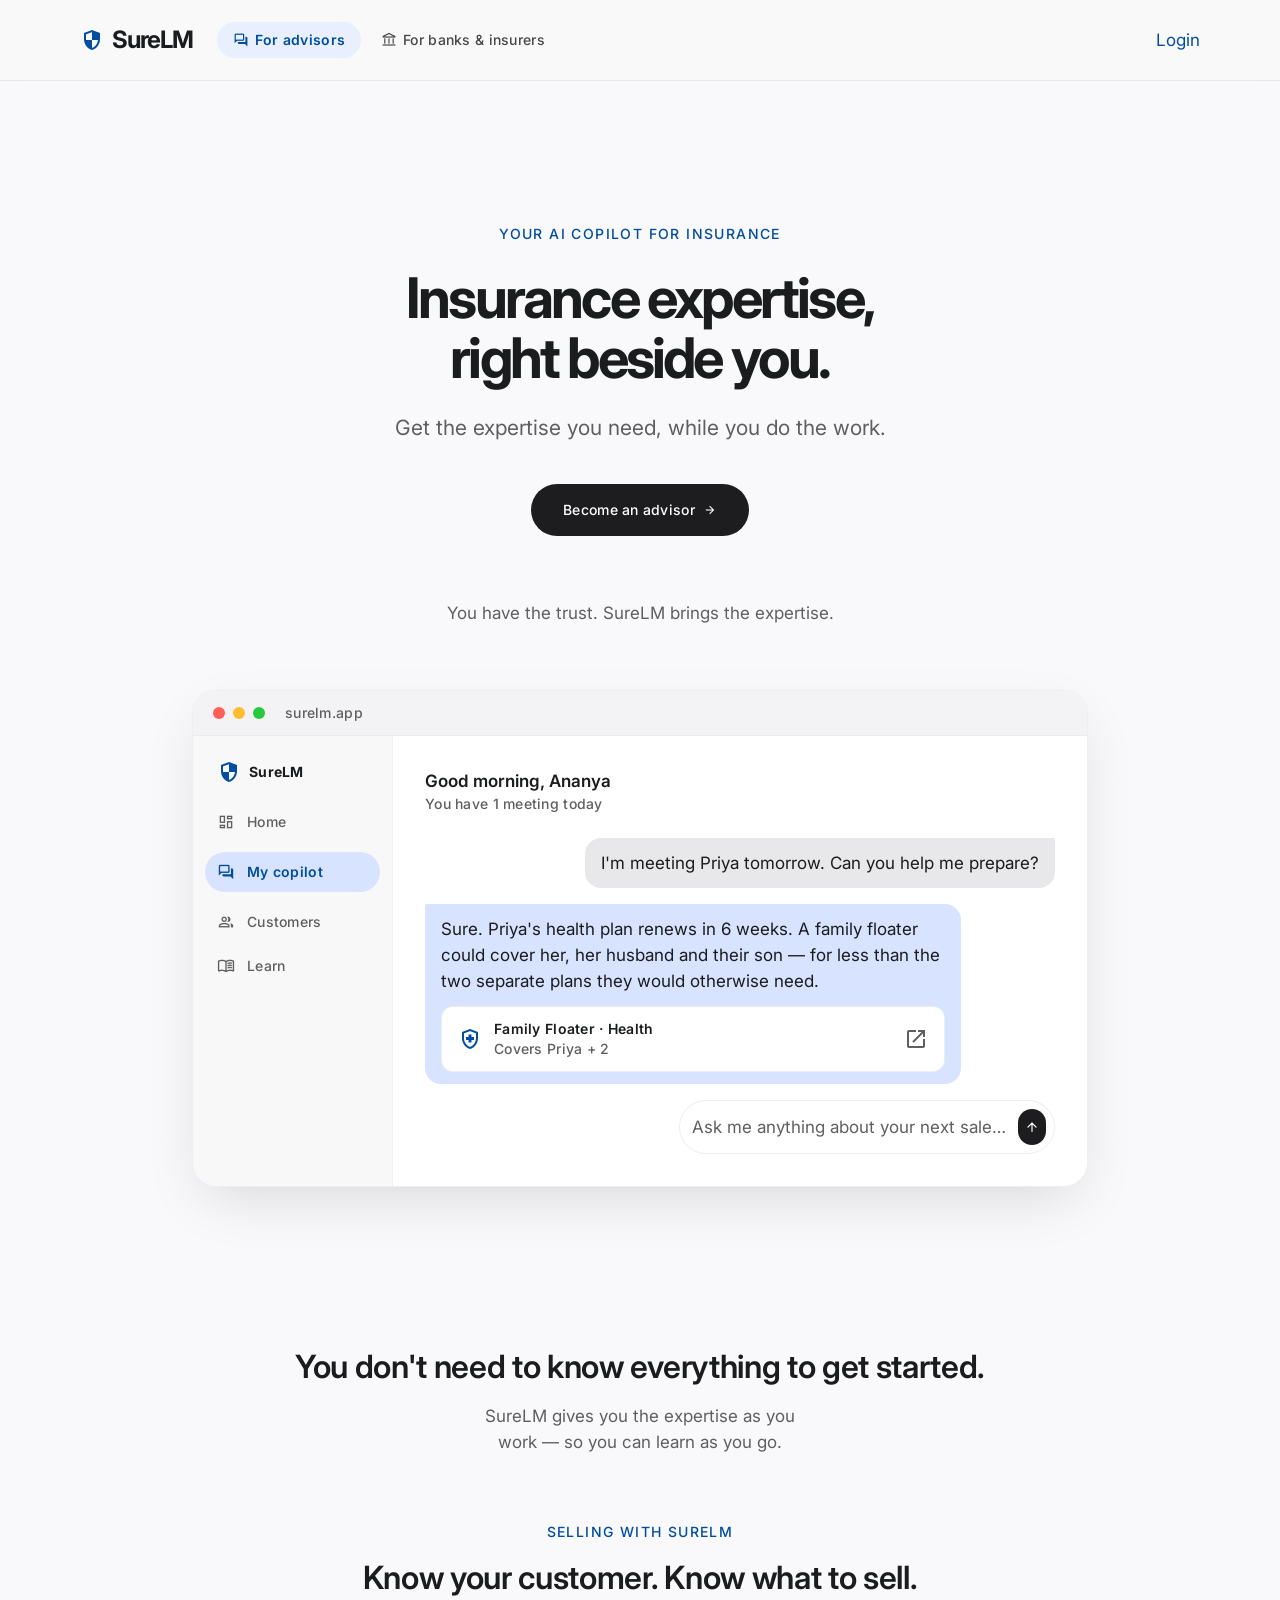
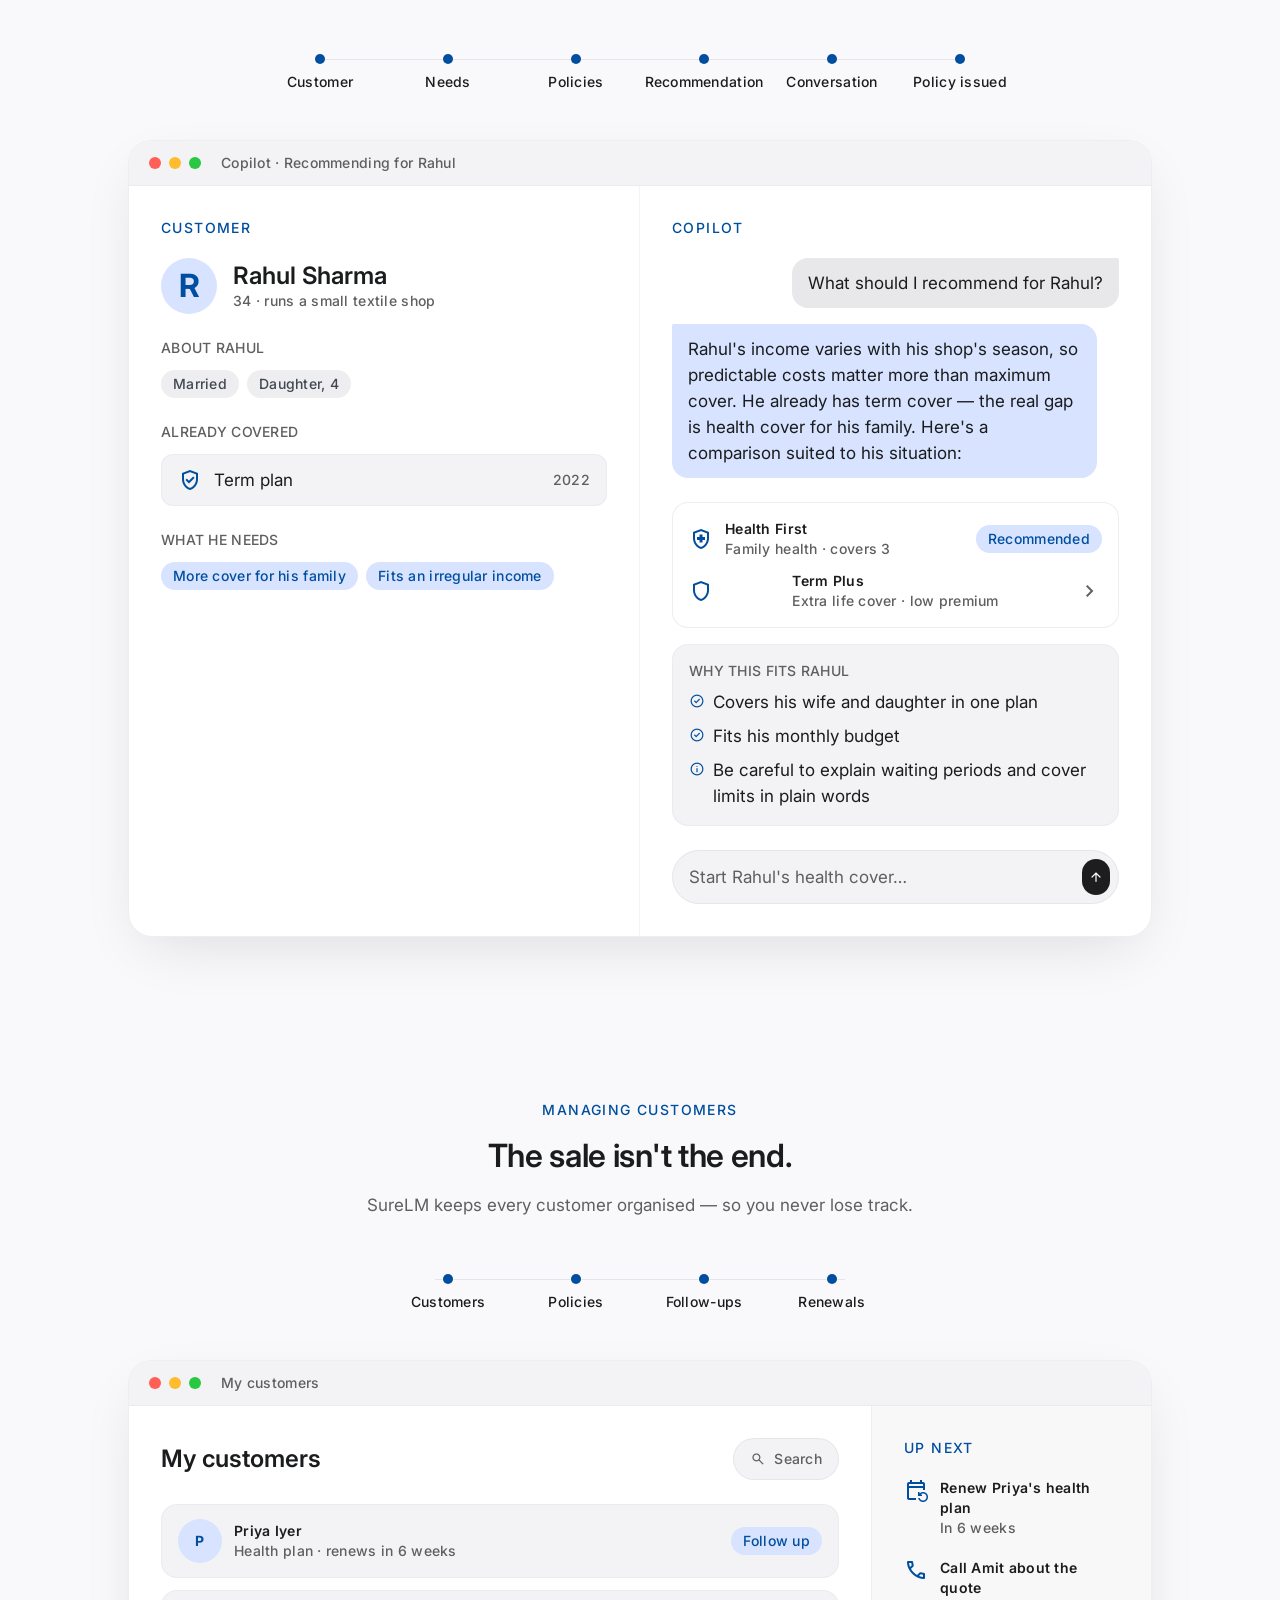
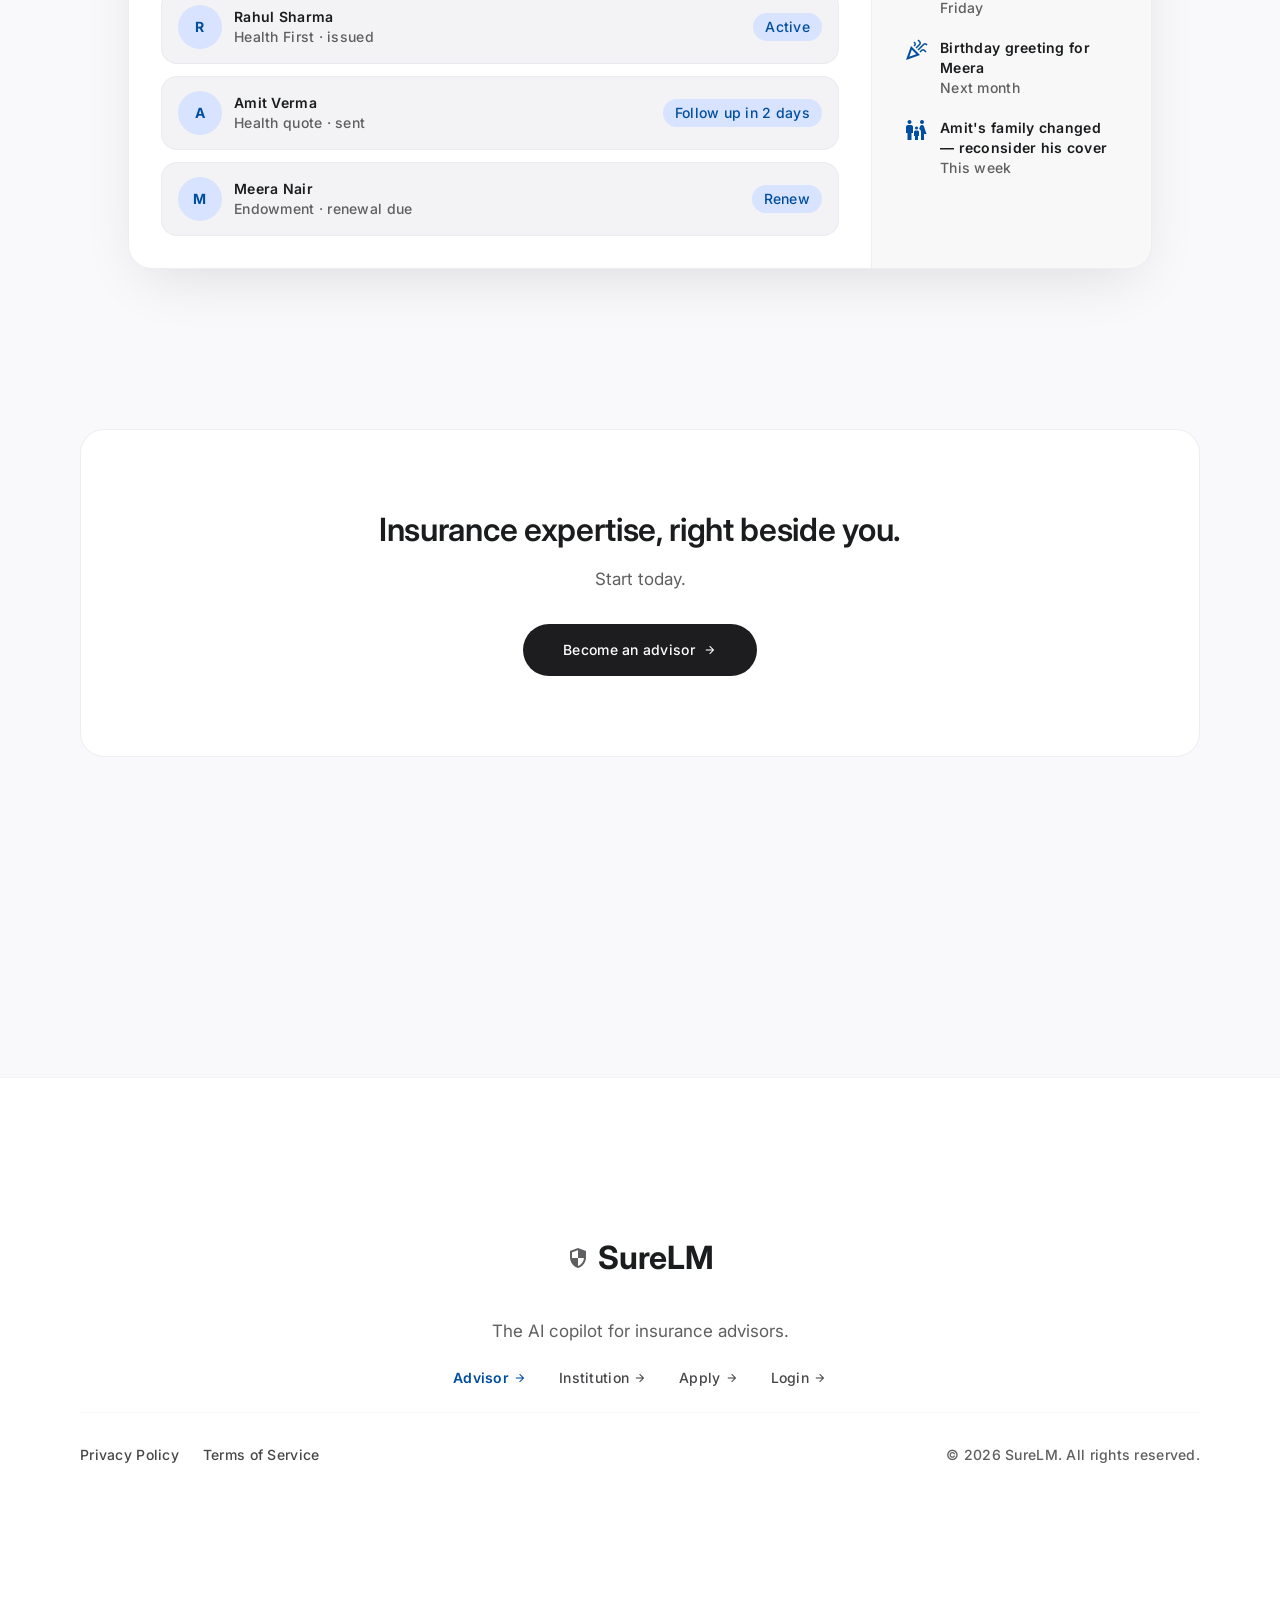
==== advisor.html @ 9211d06e "Add conversion, mobile nav, SEO, and accessibility improvements - Point Talk to us CTAs to mailto:co" ====
<!DOCTYPE html>

<html class="scroll-smooth" lang="en"><head>
<meta charset="utf-8"/>
<meta content="width=device-width, initial-scale=1.0" name="viewport"/>
<title>SureLM for advisors | AI copilot for insurance</title>
<meta name="description" content="SureLM is the AI copilot for insurance advisors. Get expertise as you work — sell and manage insurance with support right beside you."/>
<link rel="canonical" href="https://surelm.com/advisor.html"/>
<link rel="icon" href="favicon.svg" type="image/svg+xml"/>
<link rel="preconnect" href="https://fonts.googleapis.com"/>
<link rel="preconnect" href="https://fonts.gstatic.com" crossorigin/>
<link href="https://fonts.googleapis.com/css2?family=Material+Symbols+Outlined:wght,FILL@100..700,0..1&amp;display=swap" rel="stylesheet"/>
<link href="https://fonts.googleapis.com/css2?family=Inter:wght@400;500;600;700&amp;display=swap" rel="stylesheet"/>
<link rel="stylesheet" href="assets/css/site.css"/>
<meta property="og:title" content="SureLM for advisors | AI copilot for insurance"/>
<meta property="og:description" content="SureLM is the AI copilot for insurance advisors. Get expertise as you work — sell and manage insurance with support right beside you."/>
<meta property="og:url" content="https://surelm.com/advisor.html"/>
<meta property="og:type" content="website"/>
<meta property="og:site_name" content="SureLM"/>
<meta name="twitter:card" content="summary"/>
<meta name="twitter:title" content="SureLM for advisors | AI copilot for insurance"/>
<meta name="twitter:description" content="SureLM is the AI copilot for insurance advisors. Get expertise as you work — sell and manage insurance with support right beside you."/>
</head>
<body class="bg-surface text-on-surface antialiased overflow-x-hidden selection:bg-primary selection:text-white">
<a id="main" class="sr-only focus:not-sr-only focus:absolute focus:top-4 focus:left-4 focus:bg-white focus:px-4 focus:py-2 focus:rounded-full focus:z-50 focus:shadow-lg" href="#content">Skip to content</a>
<!-- TopAppBar -->
<header class="fixed top-0 w-full z-50 bg-surface/80 backdrop-blur-md border-b border-outline-variant/30">
<div class="flex justify-between items-center h-20 px-margin-mobile md:px-margin-desktop max-w-container-max mx-auto">
<div class="flex items-center gap-6">
<a class="flex items-center gap-2" href="index.html">
<span class="material-symbols-outlined text-primary" data-icon="security" data-weight="fill" aria-hidden="true" focusable="false" style="font-variation-settings: 'FILL' 1;">security</span>
<span class="font-display-lg text-headline-lg-mobile tracking-tighter text-on-surface font-bold">SureLM</span>
</a>
<nav class="hidden sm:flex items-center gap-1" aria-label="Main">
<a class="font-label-md text-label-md text-primary font-semibold bg-primary-fixed/50 rounded-full px-4 py-1.5 transition-all duration-300 flex items-center gap-1.5" href="advisor.html">
<span class="material-symbols-outlined text-base" data-icon="forum" aria-hidden="true" focusable="false">forum</span>
For advisors
</a>
<a class="font-label-md text-label-md text-on-secondary-fixed-variant hover:text-primary hover:bg-primary-fixed/50 rounded-full px-4 py-1.5 transition-all duration-300 flex items-center gap-1.5" href="institutions.html">
<span class="material-symbols-outlined text-base" data-icon="account_balance" aria-hidden="true" focusable="false">account_balance</span>
For banks &amp; insurers
</a>
</nav>
</div>
<div class="flex items-center gap-2">
<a class="font-body-md text-body-md text-primary hover:text-primary-container transition-colors duration-300 cursor-pointer" href="https://aiforbharat-six.vercel.app/sign-up">Login</a>
<button id="mobile-nav-toggle" type="button" aria-expanded="false" aria-controls="mobile-nav-panel" aria-label="Open menu" class="sm:hidden material-symbols-outlined text-on-surface p-2 hover:bg-surface-container rounded-full transition-colors">menu</button>
</div>
</div>
<nav id="mobile-nav-panel" class="hidden sm:hidden border-t border-outline-variant/30 bg-surface/95 backdrop-blur-md" aria-label="Main mobile">
<a class="flex items-center gap-2 px-margin-mobile py-4 font-label-md text-label-md text-primary hover:bg-surface-container" href="advisor.html">
<span class="material-symbols-outlined text-base" data-icon="forum" aria-hidden="true" focusable="false">forum</span>
For advisors
</a>
<a class="flex items-center gap-2 px-margin-mobile py-4 font-label-md text-label-md text-on-surface hover:bg-surface-container border-t border-outline-variant/20" href="institutions.html">
<span class="material-symbols-outlined text-base" data-icon="account_balance" aria-hidden="true" focusable="false">account_balance</span>
For banks &amp; insurers
</a>
</nav>
</header>
<main id="content" class="pt-32 pb-section-gap">
<!-- 01 Hero -->
<section class="px-margin-mobile md:px-margin-desktop max-w-container-max mx-auto flex flex-col items-center text-center mt-12 md:mt-24 mb-section-gap">
<span class="font-label-md text-label-md text-primary uppercase tracking-widest mb-6">Your AI copilot for insurance</span>
<h1 class="font-display-lg text-display-lg tracking-tighter text-on-surface max-w-[760px] mb-6 text-balance">Insurance expertise, right beside you.</h1>
<p class="font-body-lg text-body-lg text-secondary max-w-[560px] mb-10 text-balance">Get the expertise you need, while you do the work.</p>
<div class="flex flex-col sm:flex-row items-center gap-6 mb-16 w-full justify-center">
<a class="bg-[#1D1D1F] text-white px-8 py-4 rounded-full font-label-md text-label-md transition-all duration-300 hover:bg-opacity-80 hover:-translate-y-0.5 hover:shadow-[0_12px_24px_-8px_rgba(0,0,0,0.3)] w-full sm:w-auto flex items-center justify-center gap-2" href="http://apply.surelm.com">
                        Become an advisor
                        <span class="material-symbols-outlined text-sm" data-icon="arrow_forward" aria-hidden="true" focusable="false">arrow_forward</span>
</a>
</div>
<p class="font-body-md text-body-md text-secondary max-w-md mb-16">You have the trust. SureLM brings the expertise.</p>
<div class="w-full max-w-4xl mx-auto rounded-3xl overflow-hidden border border-outline-variant/30 bg-white shadow-[0_20px_60px_-15px_rgba(0,0,0,0.15)] text-left">
<div class="flex items-center gap-2 px-5 py-3 border-b border-outline-variant/20 bg-surface-container-low">
<span class="window-dot bg-[#ff5f57]"></span>
<span class="window-dot bg-[#febc2e]"></span>
<span class="window-dot bg-[#28c840]"></span>
<span class="ml-3 font-label-md text-label-md text-secondary">surelm.app</span>
</div>
<div class="grid md:grid-cols-[200px_1fr]">
<div class="hidden md:flex flex-col gap-6 p-6 border-r border-outline-variant/20 bg-surface-container-low/60">
<div class="flex items-center gap-2">
<span class="material-symbols-outlined text-primary" data-icon="security" data-weight="fill" aria-hidden="true" focusable="false" style="font-variation-settings: 'FILL' 1;">security</span>
<span class="font-label-md text-label-md font-bold text-on-surface">SureLM</span>
</div>
<div class="flex flex-col gap-4">
<a class="flex items-center gap-3 font-label-md text-label-md text-secondary hover:text-primary" href="#"><span class="material-symbols-outlined text-lg" data-icon="dashboard" aria-hidden="true" focusable="false">dashboard</span>Home</a>
<a class="flex items-center gap-3 font-label-md text-label-md text-primary font-semibold bg-primary-fixed rounded-full px-3 py-1.5 -mx-3" href="#"><span class="material-symbols-outlined text-lg" data-icon="forum" aria-hidden="true" focusable="false">forum</span>My copilot</a>
<a class="flex items-center gap-3 font-label-md text-label-md text-secondary hover:text-primary" href="#"><span class="material-symbols-outlined text-lg" data-icon="group" aria-hidden="true" focusable="false">group</span>Customers</a>
<a class="flex items-center gap-3 font-label-md text-label-md text-secondary hover:text-primary" href="#"><span class="material-symbols-outlined text-lg" data-icon="menu_book" aria-hidden="true" focusable="false">menu_book</span>Learn</a>
</div>
</div>
<div class="p-6 md:p-8">
<div class="mb-6">
<p class="font-body-md text-body-md text-on-surface font-semibold">Good morning, Ananya</p>
<p class="font-label-md text-label-md text-secondary">You have 1 meeting today</p>
</div>
<div class="space-y-4">
<div class="flex justify-end">
<div class="max-w-[85%] md:max-w-[75%] bg-surface-container-high rounded-2xl rounded-tr-sm px-4 py-3">
<p class="font-body-md text-body-md">I'm meeting Priya tomorrow. Can you help me prepare?</p>
</div>
</div>
<div class="flex justify-start">
<div class="max-w-[95%] md:max-w-[85%] bg-primary-fixed rounded-2xl rounded-tl-sm px-4 py-3">
<p class="font-body-md text-body-md text-on-surface mb-3">Sure. Priya's health plan renews in 6 weeks. A family floater could cover her, her husband and their son — for less than the two separate plans they would otherwise need.</p>
<div class="flex items-center justify-between gap-4 bg-white rounded-xl border border-outline-variant/30 px-4 py-3">
<div class="flex items-center gap-3">
<span class="material-symbols-outlined text-primary" data-icon="health_and_safety" aria-hidden="true" focusable="false">health_and_safety</span>
<div>
<p class="font-label-md text-label-md font-semibold text-on-surface">Family Floater · Health</p>
<p class="font-label-md text-label-md text-secondary">Covers Priya + 2</p>
</div>
</div>
<span class="material-symbols-outlined text-secondary" data-icon="open_in_new" aria-hidden="true" focusable="false">open_in_new</span>
</div>
</div>
</div>
<div class="flex justify-end">
<div class="flex items-center gap-3 bg-white border border-outline-variant/30 rounded-full pl-3 pr-2 py-2 max-w-full md:max-w-[70%]">
<span class="font-body-md text-body-md text-secondary truncate">Ask me anything about your next sale…</span>
<span class="material-symbols-outlined text-white bg-[#1D1D1F] rounded-full p-1.5 text-base" data-icon="arrow_upward" aria-hidden="true" focusable="false">arrow_upward</span>
</div>
</div>
</div>
</div>
</div>
</div>

</section>
<!-- 02 Getting started -->
<section class="px-margin-mobile md:px-margin-desktop max-w-container-max mx-auto mb-16">
<div class="text-center">
<h2 class="font-headline-lg-mobile md:font-headline-lg text-headline-lg-mobile md:text-headline-lg text-on-surface mb-4 text-balance">You don't need to know everything to get started.</h2>
<p class="font-body-md text-body-md text-secondary max-w-xl mx-auto text-balance">SureLM gives you the expertise as you work — so you can learn as you go.</p>
</div>
</section>
<!-- 03 Selling with SureLM -->
<section class="px-margin-mobile md:px-margin-desktop max-w-container-max mx-auto mb-section-gap scroll-mt-32" id="selling">
<div class="text-center mb-14">
<span class="font-label-md text-label-md text-primary uppercase tracking-widest mb-4 inline-block">Selling with SureLM</span>
<h2 class="font-headline-lg-mobile md:font-headline-lg text-headline-lg-mobile md:text-headline-lg text-on-surface mb-4 text-balance">Know your customer. Know what to sell.</h2>
</div>
<div class="relative mb-12 max-w-3xl mx-auto">
<div class="hidden md:block absolute top-[5px] left-[8%] right-[8%] h-px bg-outline-variant/40"></div>
<div class="flex flex-wrap md:flex-nowrap items-start justify-center gap-6 md:gap-0">
<div class="flex flex-col items-center gap-2 md:flex-1"><div class="w-2.5 h-2.5 rounded-full bg-primary relative z-10"></div><span class="font-label-md text-label-md text-on-surface text-center">Customer</span></div>
<div class="flex flex-col items-center gap-2 md:flex-1"><div class="w-2.5 h-2.5 rounded-full bg-primary relative z-10"></div><span class="font-label-md text-label-md text-on-surface text-center">Needs</span></div>
<div class="flex flex-col items-center gap-2 md:flex-1"><div class="w-2.5 h-2.5 rounded-full bg-primary relative z-10"></div><span class="font-label-md text-label-md text-on-surface text-center">Policies</span></div>
<div class="flex flex-col items-center gap-2 md:flex-1"><div class="w-2.5 h-2.5 rounded-full bg-primary relative z-10"></div><span class="font-label-md text-label-md text-on-surface text-center">Recommendation</span></div>
<div class="flex flex-col items-center gap-2 md:flex-1"><div class="w-2.5 h-2.5 rounded-full bg-primary relative z-10"></div><span class="font-label-md text-label-md text-on-surface text-center">Conversation</span></div>
<div class="flex flex-col items-center gap-2 md:flex-1"><div class="w-2.5 h-2.5 rounded-full bg-primary relative z-10"></div><span class="font-label-md text-label-md text-on-surface text-center">Policy issued</span></div>
</div>
</div>
<div class="w-full max-w-5xl mx-auto rounded-3xl overflow-hidden border border-outline-variant/30 bg-white shadow-[0_20px_60px_-15px_rgba(0,0,0,0.12)] text-left">
<div class="flex items-center gap-2 px-5 py-3 border-b border-outline-variant/20 bg-surface-container-low">
<span class="window-dot bg-[#ff5f57]"></span>
<span class="window-dot bg-[#febc2e]"></span>
<span class="window-dot bg-[#28c840]"></span>
<span class="ml-3 font-label-md text-label-md text-secondary">Copilot · Recommending for Rahul</span>
</div>
<div class="grid md:grid-cols-2">
<div class="p-6 md:p-8 border-b md:border-b-0 md:border-r border-outline-variant/20">
<p class="font-label-md text-label-md text-primary uppercase tracking-widest mb-5">Customer</p>
<div class="flex items-center gap-4 mb-6">
<div class="w-14 h-14 rounded-full bg-primary-fixed flex items-center justify-center">
<span class="font-headline-lg text-headline-lg text-primary font-bold">R</span>
</div>
<div>
<p class="font-headline-lg-mobile text-headline-lg-mobile text-on-surface">Rahul Sharma</p>
<p class="font-label-md text-label-md text-secondary">34 · runs a small textile shop</p>
</div>
</div>
<p class="font-label-md text-label-md text-secondary mb-3">ABOUT RAHUL</p>
<div class="flex flex-wrap gap-2 mb-6">
<span class="font-label-md text-label-md bg-surface-container rounded-full px-3 py-1 text-on-surface-variant">Married</span>
<span class="font-label-md text-label-md bg-surface-container rounded-full px-3 py-1 text-on-surface-variant">Daughter, 4</span>
</div>
<p class="font-label-md text-label-md text-secondary mb-3">ALREADY COVERED</p>
<div class="flex items-center justify-between gap-3 bg-surface-container-low rounded-xl border border-outline-variant/20 px-4 py-3 mb-6">
<div class="flex items-center gap-3">
<span class="material-symbols-outlined text-primary" data-icon="verified_user" aria-hidden="true" focusable="false">verified_user</span>
<p class="font-body-md text-body-md text-on-surface">Term plan</p>
</div>
<span class="font-label-md text-label-md text-secondary">2022</span>
</div>
<p class="font-label-md text-label-md text-secondary mb-3">WHAT HE NEEDS</p>
<div class="flex flex-wrap gap-2">
<span class="font-label-md text-label-md bg-primary-fixed text-primary rounded-full px-3 py-1">More cover for his family</span>
<span class="font-label-md text-label-md bg-primary-fixed text-primary rounded-full px-3 py-1">Fits an irregular income</span>
</div>
</div>
<div class="p-6 md:p-8">
<p class="font-label-md text-label-md text-primary uppercase tracking-widest mb-5">Copilot</p>
<div class="space-y-4 mb-6">
<div class="flex justify-end">
<div class="max-w-[85%] bg-surface-container-high rounded-2xl rounded-tr-sm px-4 py-3">
<p class="font-body-md text-body-md">What should I recommend for Rahul?</p>
</div>
</div>
<div class="flex justify-start">
<div class="max-w-[95%] bg-primary-fixed rounded-2xl rounded-tl-sm px-4 py-3">
<p class="font-body-md text-body-md text-on-surface">Rahul's income varies with his shop's season, so predictable costs matter more than maximum cover. He already has term cover — the real gap is health cover for his family. Here's a comparison suited to his situation:</p>
</div>
</div>
</div>
<div class="bg-white border border-outline-variant/30 rounded-2xl p-4 mb-4">
<div class="flex items-center justify-between gap-3 mb-3">
<div class="flex items-center gap-3">
<span class="material-symbols-outlined text-primary" data-icon="health_and_safety" aria-hidden="true" focusable="false">health_and_safety</span>
<div>
<p class="font-label-md text-label-md font-semibold text-on-surface">Health First</p>
<p class="font-label-md text-label-md text-secondary">Family health · covers 3</p>
</div>
</div>
<span class="font-label-md text-label-md bg-primary-fixed text-primary rounded-full px-3 py-1">Recommended</span>
</div>
<div class="flex items-center justify-between gap-3">
<span class="material-symbols-outlined text-primary" data-icon="shield" aria-hidden="true" focusable="false">shield</span>
<div>
<p class="font-label-md text-label-md font-semibold text-on-surface">Term Plus</p>
<p class="font-label-md text-label-md text-secondary">Extra life cover · low premium</p>
</div>
<span class="material-symbols-outlined text-secondary" data-icon="chevron_right" aria-hidden="true" focusable="false">chevron_right</span>
</div>
</div>
<div class="bg-surface-container-low rounded-2xl border border-outline-variant/20 p-4 mb-6">
<p class="font-label-md text-label-md text-secondary mb-2">WHY THIS FITS RAHUL</p>
<ul class="space-y-2">
<li class="flex items-start gap-2 font-body-md text-body-md text-on-surface"><span class="material-symbols-outlined text-primary text-base" data-icon="check_circle" aria-hidden="true" focusable="false">check_circle</span>Covers his wife and daughter in one plan</li>
<li class="flex items-start gap-2 font-body-md text-body-md text-on-surface"><span class="material-symbols-outlined text-primary text-base" data-icon="check_circle" aria-hidden="true" focusable="false">check_circle</span>Fits his monthly budget</li>
<li class="flex items-start gap-2 font-body-md text-body-md text-on-surface"><span class="material-symbols-outlined text-primary text-base" data-icon="info" aria-hidden="true" focusable="false">info</span>Be careful to explain waiting periods and cover limits in plain words</li>
</ul>
</div>
<div class="flex items-center gap-3 bg-surface-container-low border border-outline-variant/30 rounded-full pl-4 pr-2 py-2">
<span class="font-body-md text-body-md text-secondary truncate">Start Rahul's health cover…</span>
<span class="material-symbols-outlined text-white bg-[#1D1D1F] rounded-full p-1.5 text-base ml-auto" data-icon="arrow_upward" aria-hidden="true" focusable="false">arrow_upward</span>
</div>
</div>
</div>
</div>
</section>
<!-- 04 Managing customers -->
<section class="px-margin-mobile md:px-margin-desktop max-w-container-max mx-auto mb-section-gap scroll-mt-32" id="managing">
<div class="text-center mb-14">
<span class="font-label-md text-label-md text-primary uppercase tracking-widest mb-4 inline-block">Managing customers</span>
<h2 class="font-headline-lg-mobile md:font-headline-lg text-headline-lg-mobile md:text-headline-lg text-on-surface mb-4 text-balance">The sale isn't the end.</h2>
<p class="font-body-md text-body-md text-secondary max-w-xl mx-auto text-balance">SureLM keeps every customer organised — so you never lose track.</p>
</div>
<div class="relative mb-12 max-w-lg mx-auto">
<div class="hidden md:block absolute top-[5px] left-[10%] right-[10%] h-px bg-outline-variant/40"></div>
<div class="flex flex-wrap md:flex-nowrap items-start justify-center gap-6 md:gap-0">
<div class="flex flex-col items-center gap-2 md:flex-1"><div class="w-2.5 h-2.5 rounded-full bg-primary relative z-10"></div><span class="font-label-md text-label-md text-on-surface text-center">Customers</span></div>
<div class="flex flex-col items-center gap-2 md:flex-1"><div class="w-2.5 h-2.5 rounded-full bg-primary relative z-10"></div><span class="font-label-md text-label-md text-on-surface text-center">Policies</span></div>
<div class="flex flex-col items-center gap-2 md:flex-1"><div class="w-2.5 h-2.5 rounded-full bg-primary relative z-10"></div><span class="font-label-md text-label-md text-on-surface text-center">Follow-ups</span></div>
<div class="flex flex-col items-center gap-2 md:flex-1"><div class="w-2.5 h-2.5 rounded-full bg-primary relative z-10"></div><span class="font-label-md text-label-md text-on-surface text-center">Renewals</span></div>
</div>
</div>
<div class="w-full max-w-5xl mx-auto rounded-3xl overflow-hidden border border-outline-variant/30 bg-white shadow-[0_20px_60px_-15px_rgba(0,0,0,0.12)] text-left">
<div class="flex items-center gap-2 px-5 py-3 border-b border-outline-variant/20 bg-surface-container-low">
<span class="window-dot bg-[#ff5f57]"></span>
<span class="window-dot bg-[#febc2e]"></span>
<span class="window-dot bg-[#28c840]"></span>
<span class="ml-3 font-label-md text-label-md text-secondary">My customers</span>
</div>
<div class="grid md:grid-cols-[1fr_280px]">
<div class="p-6 md:p-8">
<div class="flex items-center justify-between mb-6">
<p class="font-headline-lg-mobile text-headline-lg-mobile text-on-surface">My customers</p>
<div class="hidden sm:flex items-center gap-2 bg-surface-container-low border border-outline-variant/30 rounded-full px-4 py-2">
<span class="material-symbols-outlined text-secondary text-base" data-icon="search" aria-hidden="true" focusable="false">search</span>
<span class="font-label-md text-label-md text-secondary">Search</span>
</div>
</div>
<div class="space-y-3">
<div class="flex items-center justify-between gap-4 bg-surface-container-low rounded-2xl border border-outline-variant/20 px-4 py-3.5">
<div class="flex items-center gap-3 min-w-0">
<div class="w-11 h-11 rounded-full bg-primary-fixed flex items-center justify-center shrink-0">
<span class="font-label-md text-label-md text-primary font-bold">P</span>
</div>
<div class="min-w-0">
<p class="font-label-md text-label-md font-semibold text-on-surface">Priya Iyer</p>
<p class="font-label-md text-label-md text-secondary truncate">Health plan · renews in 6 weeks</p>
</div>
</div>
<span class="font-label-md text-label-md bg-primary-fixed text-primary rounded-full px-3 py-1 shrink-0">Follow up</span>
</div>
<div class="flex items-center justify-between gap-4 bg-surface-container-low rounded-2xl border border-outline-variant/20 px-4 py-3.5">
<div class="flex items-center gap-3 min-w-0">
<div class="w-11 h-11 rounded-full bg-primary-fixed flex items-center justify-center shrink-0">
<span class="font-label-md text-label-md text-primary font-bold">R</span>
</div>
<div class="min-w-0">
<p class="font-label-md text-label-md font-semibold text-on-surface">Rahul Sharma</p>
<p class="font-label-md text-label-md text-secondary truncate">Health First · issued</p>
</div>
</div>
<span class="font-label-md text-label-md bg-primary-fixed text-primary rounded-full px-3 py-1 shrink-0">Active</span>
</div>
<div class="flex items-center justify-between gap-4 bg-surface-container-low rounded-2xl border border-outline-variant/20 px-4 py-3.5">
<div class="flex items-center gap-3 min-w-0">
<div class="w-11 h-11 rounded-full bg-primary-fixed flex items-center justify-center shrink-0">
<span class="font-label-md text-label-md text-primary font-bold">A</span>
</div>
<div class="min-w-0">
<p class="font-label-md text-label-md font-semibold text-on-surface">Amit Verma</p>
<p class="font-label-md text-label-md text-secondary truncate">Health quote · sent</p>
</div>
</div>
<span class="font-label-md text-label-md bg-primary-fixed text-primary rounded-full px-3 py-1 shrink-0">Follow up in 2 days</span>
</div>
<div class="flex items-center justify-between gap-4 bg-surface-container-low rounded-2xl border border-outline-variant/20 px-4 py-3.5">
<div class="flex items-center gap-3 min-w-0">
<div class="w-11 h-11 rounded-full bg-primary-fixed flex items-center justify-center shrink-0">
<span class="font-label-md text-label-md text-primary font-bold">M</span>
</div>
<div class="min-w-0">
<p class="font-label-md text-label-md font-semibold text-on-surface">Meera Nair</p>
<p class="font-label-md text-label-md text-secondary truncate">Endowment · renewal due</p>
</div>
</div>
<span class="font-label-md text-label-md bg-primary-fixed text-primary rounded-full px-3 py-1 shrink-0">Renew</span>
</div>
</div>
</div>
<div class="p-6 md:p-8 border-t md:border-t-0 md:border-l border-outline-variant/20 bg-surface-container-low/60">
<p class="font-label-md text-label-md text-primary uppercase tracking-widest mb-5">Up next</p>
<div class="space-y-5">
<div class="flex items-start gap-3">
<span class="material-symbols-outlined text-primary" data-icon="event_repeat" aria-hidden="true" focusable="false">event_repeat</span>
<div>
<p class="font-label-md text-label-md font-semibold text-on-surface">Renew Priya's health plan</p>
<p class="font-label-md text-label-md text-secondary">In 6 weeks</p>
</div>
</div>
<div class="flex items-start gap-3">
<span class="material-symbols-outlined text-primary" data-icon="call" aria-hidden="true" focusable="false">call</span>
<div>
<p class="font-label-md text-label-md font-semibold text-on-surface">Call Amit about the quote</p>
<p class="font-label-md text-label-md text-secondary">Friday</p>
</div>
</div>
<div class="flex items-start gap-3">
<span class="material-symbols-outlined text-primary" data-icon="celebration" aria-hidden="true" focusable="false">celebration</span>
<div>
<p class="font-label-md text-label-md font-semibold text-on-surface">Birthday greeting for Meera</p>
<p class="font-label-md text-label-md text-secondary">Next month</p>
</div>
</div>
<div class="flex items-start gap-3">
<span class="material-symbols-outlined text-primary" data-icon="family_restroom" aria-hidden="true" focusable="false">family_restroom</span>
<div>
<p class="font-label-md text-label-md font-semibold text-on-surface">Amit's family changed — reconsider his cover</p>
<p class="font-label-md text-label-md text-secondary">This week</p>
</div>
</div>
</div>
</div>
</div>
</div>
</section>
<!-- 05 Final CTA -->
<section class="px-margin-mobile md:px-margin-desktop max-w-container-max mx-auto">
<div class="bg-white rounded-3xl border border-outline-variant/30 py-20 px-6 flex flex-col items-center text-center">
<h2 class="font-headline-lg-mobile md:font-headline-lg text-headline-lg-mobile md:text-headline-lg text-on-surface mb-4 text-balance">Insurance expertise, right beside you.</h2>
<p class="font-body-md text-body-md text-secondary max-w-xl mx-auto mb-8 text-balance">Start today.</p>
<a class="bg-[#1D1D1F] text-white px-10 py-4 rounded-full font-label-md text-label-md transition-all duration-300 hover:bg-opacity-80 hover:-translate-y-0.5 hover:shadow-[0_12px_24px_-8px_rgba(0,0,0,0.3)] flex items-center justify-center gap-2" href="http://apply.surelm.com">
                        Become an advisor
                        <span class="material-symbols-outlined text-sm" data-icon="arrow_forward" aria-hidden="true" focusable="false">arrow_forward</span>
</a>
</div>
</section>
</main>
<!-- Footer -->
<footer class="w-full py-section-gap mt-section-gap border-t border-outline-variant/20 bg-surface-container-lowest">
<div class="flex flex-col items-center justify-center space-y-gutter px-margin-mobile md:px-margin-desktop w-full max-w-container-max mx-auto">
<div class="flex items-center gap-2 mb-4">
<span class="material-symbols-outlined text-secondary" data-icon="security" data-weight="fill" aria-hidden="true" focusable="false" style="font-variation-settings: 'FILL' 1;">security</span>
<span class="font-headline-lg text-headline-lg font-bold text-on-surface">SureLM</span>
</div>
<p class="font-body-md text-body-md text-secondary text-center max-w-md mb-10">The AI copilot for insurance advisors.</p>
<nav class="flex flex-col md:flex-row items-center gap-8 mb-16" aria-label="Footer">
<a class="font-label-md text-label-md text-primary font-semibold flex items-center gap-1 group" href="advisor.html">
                        Advisor
                        <span class="material-symbols-outlined text-sm group-hover:translate-x-1 transition-transform" data-icon="arrow_forward" aria-hidden="true" focusable="false">arrow_forward</span>
</a>
<a class="font-label-md text-label-md text-on-secondary-fixed-variant hover:text-primary transition-all cursor-pointer flex items-center gap-1 group" href="institutions.html">
                        Institution
                        <span class="material-symbols-outlined text-sm group-hover:translate-x-1 transition-transform" data-icon="arrow_forward" aria-hidden="true" focusable="false">arrow_forward</span>
</a>
<a class="font-label-md text-label-md text-on-secondary-fixed-variant hover:text-primary transition-all cursor-pointer flex items-center gap-1 group" href="http://apply.surelm.com">
                        Apply
                        <span class="material-symbols-outlined text-sm group-hover:translate-x-1 transition-transform" data-icon="arrow_forward" aria-hidden="true" focusable="false">arrow_forward</span>
</a>
<a class="font-label-md text-label-md text-on-secondary-fixed-variant hover:text-primary transition-all cursor-pointer flex items-center gap-1 group" href="https://aiforbharat-six.vercel.app/sign-up">
                        Login
                        <span class="material-symbols-outlined text-sm group-hover:translate-x-1 transition-transform" data-icon="arrow_forward" aria-hidden="true" focusable="false">arrow_forward</span>
</a>
</nav>
<div class="flex flex-col md:flex-row items-center justify-between w-full pt-8 border-t border-outline-variant/10 gap-4">
<div class="flex flex-wrap justify-center gap-6">
<a class="font-label-md text-label-md text-on-secondary-fixed-variant hover:text-primary transition-all" href="privacy.html">Privacy Policy</a>
<a class="font-label-md text-label-md text-on-secondary-fixed-variant hover:text-primary transition-all" href="terms.html">Terms of Service</a>
</div>
<p class="font-label-md text-label-md text-secondary">© 2026 SureLM. All rights reserved.</p>
</div>
</div>
</footer>
<script src="assets/js/main.js"></script>
</body></html>
---- assets/css/site.css ----
*,:after,:before{--tw-border-spacing-x:0;--tw-border-spacing-y:0;--tw-translate-x:0;--tw-translate-y:0;--tw-rotate:0;--tw-skew-x:0;--tw-skew-y:0;--tw-scale-x:1;--tw-scale-y:1;--tw-pan-x: ;--tw-pan-y: ;--tw-pinch-zoom: ;--tw-scroll-snap-strictness:proximity;--tw-gradient-from-position: ;--tw-gradient-via-position: ;--tw-gradient-to-position: ;--tw-ordinal: ;--tw-slashed-zero: ;--tw-numeric-figure: ;--tw-numeric-spacing: ;--tw-numeric-fraction: ;--tw-ring-inset: ;--tw-ring-offset-width:0px;--tw-ring-offset-color:#fff;--tw-ring-color:rgba(59,130,246,.5);--tw-ring-offset-shadow:0 0 #0000;--tw-ring-shadow:0 0 #0000;--tw-shadow:0 0 #0000;--tw-shadow-colored:0 0 #0000;--tw-blur: ;--tw-brightness: ;--tw-contrast: ;--tw-grayscale: ;--tw-hue-rotate: ;--tw-invert: ;--tw-saturate: ;--tw-sepia: ;--tw-drop-shadow: ;--tw-backdrop-blur: ;--tw-backdrop-brightness: ;--tw-backdrop-contrast: ;--tw-backdrop-grayscale: ;--tw-backdrop-hue-rotate: ;--tw-backdrop-invert: ;--tw-backdrop-opacity: ;--tw-backdrop-saturate: ;--tw-backdrop-sepia: ;--tw-contain-size: ;--tw-contain-layout: ;--tw-contain-paint: ;--tw-contain-style: }::backdrop{--tw-border-spacing-x:0;--tw-border-spacing-y:0;--tw-translate-x:0;--tw-translate-y:0;--tw-rotate:0;--tw-skew-x:0;--tw-skew-y:0;--tw-scale-x:1;--tw-scale-y:1;--tw-pan-x: ;--tw-pan-y: ;--tw-pinch-zoom: ;--tw-scroll-snap-strictness:proximity;--tw-gradient-from-position: ;--tw-gradient-via-position: ;--tw-gradient-to-position: ;--tw-ordinal: ;--tw-slashed-zero: ;--tw-numeric-figure: ;--tw-numeric-spacing: ;--tw-numeric-fraction: ;--tw-ring-inset: ;--tw-ring-offset-width:0px;--tw-ring-offset-color:#fff;--tw-ring-color:rgba(59,130,246,.5);--tw-ring-offset-shadow:0 0 #0000;--tw-ring-shadow:0 0 #0000;--tw-shadow:0 0 #0000;--tw-shadow-colored:0 0 #0000;--tw-blur: ;--tw-brightness: ;--tw-contrast: ;--tw-grayscale: ;--tw-hue-rotate: ;--tw-invert: ;--tw-saturate: ;--tw-sepia: ;--tw-drop-shadow: ;--tw-backdrop-blur: ;--tw-backdrop-brightness: ;--tw-backdrop-contrast: ;--tw-backdrop-grayscale: ;--tw-backdrop-hue-rotate: ;--tw-backdrop-invert: ;--tw-backdrop-opacity: ;--tw-backdrop-saturate: ;--tw-backdrop-sepia: ;--tw-contain-size: ;--tw-contain-layout: ;--tw-contain-paint: ;--tw-contain-style: }/*! tailwindcss v3.4.19 | MIT License | https://tailwindcss.com*/*,:after,:before{box-sizing:border-box;border:0 solid #e5e7eb}:after,:before{--tw-content:""}:host,html{line-height:1.5;-webkit-text-size-adjust:100%;-moz-tab-size:4;-o-tab-size:4;tab-size:4;font-family:ui-sans-serif,system-ui,sans-serif,Apple Color Emoji,Segoe UI Emoji,Segoe UI Symbol,Noto Color Emoji;font-feature-settings:normal;font-variation-settings:normal;-webkit-tap-highlight-color:transparent}body{margin:0;line-height:inherit}hr{height:0;color:inherit;border-top-width:1px}abbr:where([title]){-webkit-text-decoration:underline dotted;text-decoration:underline dotted}h1,h2,h3,h4,h5,h6{font-size:inherit;font-weight:inherit}a{color:inherit;text-decoration:inherit}b,strong{font-weight:bolder}code,kbd,pre,samp{font-family:ui-monospace,SFMono-Regular,Menlo,Monaco,Consolas,Liberation Mono,Courier New,monospace;font-feature-settings:normal;font-variation-settings:normal;font-size:1em}small{font-size:80%}sub,sup{font-size:75%;line-height:0;position:relative;vertical-align:baseline}sub{bottom:-.25em}sup{top:-.5em}table{text-indent:0;border-color:inherit;border-collapse:collapse}button,input,optgroup,select,textarea{font-family:inherit;font-feature-settings:inherit;font-variation-settings:inherit;font-size:100%;font-weight:inherit;line-height:inherit;letter-spacing:inherit;color:inherit;margin:0;padding:0}button,select{text-transform:none}button,input:where([type=button]),input:where([type=reset]),input:where([type=submit]){-webkit-appearance:button;background-color:transparent;background-image:none}:-moz-focusring{outline:auto}:-moz-ui-invalid{box-shadow:none}progress{vertical-align:baseline}::-webkit-inner-spin-button,::-webkit-outer-spin-button{height:auto}[type=search]{-webkit-appearance:textfield;outline-offset:-2px}::-webkit-search-decoration{-webkit-appearance:none}::-webkit-file-upload-button{-webkit-appearance:button;font:inherit}summary{display:list-item}blockquote,dd,dl,figure,h1,h2,h3,h4,h5,h6,hr,p,pre{margin:0}fieldset{margin:0}fieldset,legend{padding:0}menu,ol,ul{list-style:none;margin:0;padding:0}dialog{padding:0}textarea{resize:vertical}input::-moz-placeholder,textarea::-moz-placeholder{opacity:1;color:#9ca3af}input::placeholder,textarea::placeholder{opacity:1;color:#9ca3af}[role=button],button{cursor:pointer}:disabled{cursor:default}audio,canvas,embed,iframe,img,object,svg,video{display:block;vertical-align:middle}img,video{max-width:100%;height:auto}[hidden]:where(:not([hidden=until-found])){display:none}.sr-only{position:absolute;width:1px;height:1px;padding:0;margin:-1px;overflow:hidden;clip:rect(0,0,0,0);white-space:nowrap;border-width:0}.visible{visibility:visible}.fixed{position:fixed}.absolute{position:absolute}.relative{position:relative}.left-\[10\%\]{left:10%}.left-\[8\%\]{left:8%}.right-\[10\%\]{right:10%}.right-\[8\%\]{right:8%}.top-0{top:0}.top-\[5px\]{top:5px}.z-10{z-index:10}.z-50{z-index:50}.order-1{order:1}.order-2{order:2}.-mx-2\.5{margin-left:-.625rem;margin-right:-.625rem}.-mx-3{margin-left:-.75rem;margin-right:-.75rem}.mx-auto{margin-left:auto;margin-right:auto}.mb-1{margin-bottom:.25rem}.mb-10{margin-bottom:2.5rem}.mb-12{margin-bottom:3rem}.mb-14{margin-bottom:3.5rem}.mb-16{margin-bottom:4rem}.mb-2{margin-bottom:.5rem}.mb-3{margin-bottom:.75rem}.mb-4{margin-bottom:1rem}.mb-5{margin-bottom:1.25rem}.mb-6{margin-bottom:1.5rem}.mb-8{margin-bottom:2rem}.mb-section-gap{margin-bottom:160px}.ml-3{margin-left:.75rem}.ml-auto{margin-left:auto}.mt-12{margin-top:3rem}.mt-3{margin-top:.75rem}.mt-4{margin-top:1rem}.mt-section-gap{margin-top:160px}.inline-block{display:inline-block}.flex{display:flex}.grid{display:grid}.hidden{display:none}.h-11{height:2.75rem}.h-14{height:3.5rem}.h-2{height:.5rem}.h-2\.5{height:.625rem}.h-20{height:5rem}.h-px{height:1px}.w-11{width:2.75rem}.w-14{width:3.5rem}.w-2{width:.5rem}.w-2\.5{width:.625rem}.w-20{width:5rem}.w-full{width:100%}.min-w-0{min-width:0}.max-w-2xl{max-width:42rem}.max-w-3xl{max-width:48rem}.max-w-4xl{max-width:56rem}.max-w-5xl{max-width:64rem}.max-w-\[560px\]{max-width:560px}.max-w-\[600px\]{max-width:600px}.max-w-\[620px\]{max-width:620px}.max-w-\[760px\]{max-width:760px}.max-w-\[800px\]{max-width:800px}.max-w-\[85\%\]{max-width:85%}.max-w-\[90\%\]{max-width:90%}.max-w-\[95\%\]{max-width:95%}.max-w-container-max{max-width:1200px}.max-w-full{max-width:100%}.max-w-lg{max-width:32rem}.max-w-md{max-width:28rem}.max-w-xl{max-width:36rem}.shrink-0{flex-shrink:0}.rotate-90{--tw-rotate:90deg}.rotate-90,.transform{transform:translate(var(--tw-translate-x),var(--tw-translate-y)) rotate(var(--tw-rotate)) skewX(var(--tw-skew-x)) skewY(var(--tw-skew-y)) scaleX(var(--tw-scale-x)) scaleY(var(--tw-scale-y))}.cursor-pointer{cursor:pointer}.scroll-mt-32{scroll-margin-top:8rem}.grid-cols-1{grid-template-columns:repeat(1,minmax(0,1fr))}.grid-cols-2{grid-template-columns:repeat(2,minmax(0,1fr))}.grid-cols-\[1fr_auto\]{grid-template-columns:1fr auto}.grid-cols-\[1fr_auto_auto\]{grid-template-columns:1fr auto auto}.flex-col{flex-direction:column}.flex-wrap{flex-wrap:wrap}.items-start{align-items:flex-start}.items-center{align-items:center}.justify-start{justify-content:flex-start}.justify-end{justify-content:flex-end}.justify-center{justify-content:center}.justify-between{justify-content:space-between}.gap-1{gap:.25rem}.gap-1\.5{gap:.375rem}.gap-12{gap:3rem}.gap-2{gap:.5rem}.gap-3{gap:.75rem}.gap-4{gap:1rem}.gap-5{gap:1.25rem}.gap-6{gap:1.5rem}.gap-8{gap:2rem}.space-y-2>:not([hidden])~:not([hidden]){--tw-space-y-reverse:0;margin-top:calc(.5rem*(1 - var(--tw-space-y-reverse)));margin-bottom:calc(.5rem*var(--tw-space-y-reverse))}.space-y-3>:not([hidden])~:not([hidden]){--tw-space-y-reverse:0;margin-top:calc(.75rem*(1 - var(--tw-space-y-reverse)));margin-bottom:calc(.75rem*var(--tw-space-y-reverse))}.space-y-4>:not([hidden])~:not([hidden]){--tw-space-y-reverse:0;margin-top:calc(1rem*(1 - var(--tw-space-y-reverse)));margin-bottom:calc(1rem*var(--tw-space-y-reverse))}.space-y-5>:not([hidden])~:not([hidden]){--tw-space-y-reverse:0;margin-top:calc(1.25rem*(1 - var(--tw-space-y-reverse)));margin-bottom:calc(1.25rem*var(--tw-space-y-reverse))}.space-y-gutter>:not([hidden])~:not([hidden]){--tw-space-y-reverse:0;margin-top:calc(24px*(1 - var(--tw-space-y-reverse)));margin-bottom:calc(24px*var(--tw-space-y-reverse))}.divide-y>:not([hidden])~:not([hidden]){--tw-divide-y-reverse:0;border-top-width:calc(1px*(1 - var(--tw-divide-y-reverse)));border-bottom-width:calc(1px*var(--tw-divide-y-reverse))}.divide-outline-variant\/20>:not([hidden])~:not([hidden]){border-color:rgba(193,198,213,.2)}.overflow-hidden{overflow:hidden}.overflow-x-hidden{overflow-x:hidden}.scroll-smooth{scroll-behavior:smooth}.truncate{overflow:hidden;text-overflow:ellipsis;white-space:nowrap}.text-balance{text-wrap:balance}.rounded-2xl{border-radius:1rem}.rounded-3xl{border-radius:1.5rem}.rounded-full{border-radius:9999px}.rounded-xl{border-radius:.75rem}.rounded-bl-sm{border-bottom-left-radius:.125rem}.rounded-br-sm{border-bottom-right-radius:.125rem}.rounded-tl-sm{border-top-left-radius:.125rem}.rounded-tr-sm{border-top-right-radius:.125rem}.border{border-width:1px}.border-b{border-bottom-width:1px}.border-r{border-right-width:1px}.border-t{border-top-width:1px}.border-outline-variant\/10{border-color:rgba(193,198,213,.1)}.border-outline-variant\/20{border-color:rgba(193,198,213,.2)}.border-outline-variant\/30{border-color:rgba(193,198,213,.3)}.border-primary-fixed-dim{--tw-border-opacity:1;border-color:rgb(170 199 255/var(--tw-border-opacity,1))}.bg-\[\#1D1D1F\]{--tw-bg-opacity:1;background-color:rgb(29 29 31/var(--tw-bg-opacity,1))}.bg-\[\#28c840\]{--tw-bg-opacity:1;background-color:rgb(40 200 64/var(--tw-bg-opacity,1))}.bg-\[\#febc2e\]{--tw-bg-opacity:1;background-color:rgb(254 188 46/var(--tw-bg-opacity,1))}.bg-\[\#ff5f57\]{--tw-bg-opacity:1;background-color:rgb(255 95 87/var(--tw-bg-opacity,1))}.bg-error{--tw-bg-opacity:1;background-color:rgb(186 26 26/var(--tw-bg-opacity,1))}.bg-error-container{--tw-bg-opacity:1;background-color:rgb(255 218 214/var(--tw-bg-opacity,1))}.bg-error-container\/60{background-color:hsla(6,100%,92%,.6)}.bg-outline-variant\/40{background-color:rgba(193,198,213,.4)}.bg-primary{--tw-bg-opacity:1;background-color:rgb(0 78 159/var(--tw-bg-opacity,1))}.bg-primary-fixed{--tw-bg-opacity:1;background-color:rgb(215 227 255/var(--tw-bg-opacity,1))}.bg-primary-fixed\/50{background-color:rgba(215,227,255,.5)}.bg-primary-fixed\/60{background-color:rgba(215,227,255,.6)}.bg-surface{--tw-bg-opacity:1;background-color:rgb(249 249 251/var(--tw-bg-opacity,1))}.bg-surface-container{--tw-bg-opacity:1;background-color:rgb(238 238 240/var(--tw-bg-opacity,1))}.bg-surface-container-high{--tw-bg-opacity:1;background-color:rgb(232 232 234/var(--tw-bg-opacity,1))}.bg-surface-container-highest{--tw-bg-opacity:1;background-color:rgb(226 226 228/var(--tw-bg-opacity,1))}.bg-surface-container-low{--tw-bg-opacity:1;background-color:rgb(243 243 245/var(--tw-bg-opacity,1))}.bg-surface-container-low\/60{background-color:hsla(240,9%,96%,.6)}.bg-surface-container-lowest{--tw-bg-opacity:1;background-color:rgb(255 255 255/var(--tw-bg-opacity,1))}.bg-surface\/80{background-color:rgba(249,249,251,.8)}.bg-surface\/95{background-color:rgba(249,249,251,.95)}.bg-white{--tw-bg-opacity:1;background-color:rgb(255 255 255/var(--tw-bg-opacity,1))}.bg-gradient-to-b{background-image:linear-gradient(to bottom,var(--tw-gradient-stops))}.from-primary\/\[0\.03\]{--tw-gradient-from:rgba(0,78,159,.03) var(--tw-gradient-from-position);--tw-gradient-to:rgba(0,78,159,0) var(--tw-gradient-to-position);--tw-gradient-stops:var(--tw-gradient-from),var(--tw-gradient-to)}.to-transparent{--tw-gradient-to:transparent var(--tw-gradient-to-position)}.p-1\.5{padding:.375rem}.p-10{padding:2.5rem}.p-2{padding:.5rem}.p-4{padding:1rem}.p-5{padding:1.25rem}.p-6{padding:1.5rem}.px-10{padding-left:2.5rem;padding-right:2.5rem}.px-2\.5{padding-left:.625rem;padding-right:.625rem}.px-3{padding-left:.75rem;padding-right:.75rem}.px-4{padding-left:1rem;padding-right:1rem}.px-5{padding-left:1.25rem;padding-right:1.25rem}.px-6{padding-left:1.5rem;padding-right:1.5rem}.px-8{padding-left:2rem;padding-right:2rem}.px-margin-mobile{padding-left:20px;padding-right:20px}.py-0\.5{padding-top:.125rem;padding-bottom:.125rem}.py-1{padding-top:.25rem;padding-bottom:.25rem}.py-1\.5{padding-top:.375rem;padding-bottom:.375rem}.py-2{padding-top:.5rem;padding-bottom:.5rem}.py-2\.5{padding-top:.625rem;padding-bottom:.625rem}.py-20{padding-top:5rem;padding-bottom:5rem}.py-3{padding-top:.75rem;padding-bottom:.75rem}.py-3\.5{padding-top:.875rem;padding-bottom:.875rem}.py-4{padding-top:1rem;padding-bottom:1rem}.py-section-gap{padding-top:160px}.pb-section-gap,.py-section-gap{padding-bottom:160px}.pl-3{padding-left:.75rem}.pl-4{padding-left:1rem}.pr-2{padding-right:.5rem}.pt-3{padding-top:.75rem}.pt-32{padding-top:8rem}.pt-8{padding-top:2rem}.text-left{text-align:left}.text-center{text-align:center}.text-right{text-align:right}.font-body-lg,.font-body-md,.font-display-lg,.font-headline-lg,.font-headline-lg-mobile,.font-label-md{font-family:Inter}.text-2xl{font-size:1.5rem;line-height:2rem}.text-3xl{font-size:1.875rem;line-height:2.25rem}.text-base{font-size:1rem;line-height:1.5rem}.text-body-lg{font-size:21px;line-height:32px}.text-body-lg,.text-body-md{letter-spacing:0;font-weight:400}.text-body-md{font-size:17px;line-height:26px}.text-display-lg{font-size:56px;line-height:60px;letter-spacing:-.01em;font-weight:700}.text-headline-lg{font-size:32px;line-height:40px;letter-spacing:-.01em;font-weight:600}.text-headline-lg-mobile{font-size:24px;line-height:30px;letter-spacing:0;font-weight:600}.text-label-md{font-size:14px;line-height:20px;letter-spacing:.02em;font-weight:500}.text-lg{font-size:1.125rem;line-height:1.75rem}.text-sm{font-size:.875rem;line-height:1.25rem}.font-bold{font-weight:700}.font-medium{font-weight:500}.font-semibold{font-weight:600}.uppercase{text-transform:uppercase}.tracking-tighter{letter-spacing:-.05em}.tracking-widest{letter-spacing:.1em}.text-on-error-container{--tw-text-opacity:1;color:rgb(147 0 10/var(--tw-text-opacity,1))}.text-on-primary-fixed{--tw-text-opacity:1;color:rgb(0 27 62/var(--tw-text-opacity,1))}.text-on-secondary-fixed-variant{--tw-text-opacity:1;color:rgb(71 70 73/var(--tw-text-opacity,1))}.text-on-surface{--tw-text-opacity:1;color:rgb(26 28 29/var(--tw-text-opacity,1))}.text-on-surface-variant{--tw-text-opacity:1;color:rgb(65 71 83/var(--tw-text-opacity,1))}.text-outline{--tw-text-opacity:1;color:rgb(114 119 132/var(--tw-text-opacity,1))}.text-primary{--tw-text-opacity:1;color:rgb(0 78 159/var(--tw-text-opacity,1))}.text-secondary{--tw-text-opacity:1;color:rgb(95 94 96/var(--tw-text-opacity,1))}.text-white{--tw-text-opacity:1;color:rgb(255 255 255/var(--tw-text-opacity,1))}.antialiased{-webkit-font-smoothing:antialiased;-moz-osx-font-smoothing:grayscale}.shadow-\[0_20px_60px_-15px_rgba\(0\2c 0\2c 0\2c 0\.12\)\]{--tw-shadow:0 20px 60px -15px rgba(0,0,0,.12);--tw-shadow-colored:0 20px 60px -15px var(--tw-shadow-color);box-shadow:var(--tw-ring-offset-shadow,0 0 #0000),var(--tw-ring-shadow,0 0 #0000),var(--tw-shadow)}.shadow-\[0_20px_60px_-15px_rgba\(0\2c 0\2c 0\2c 0\.15\)\]{--tw-shadow:0 20px 60px -15px rgba(0,0,0,.15);--tw-shadow-colored:0 20px 60px -15px var(--tw-shadow-color);box-shadow:var(--tw-ring-offset-shadow,0 0 #0000),var(--tw-ring-shadow,0 0 #0000),var(--tw-shadow)}.backdrop-blur-md{--tw-backdrop-blur:blur(12px);-webkit-backdrop-filter:var(--tw-backdrop-blur) var(--tw-backdrop-brightness) var(--tw-backdrop-contrast) var(--tw-backdrop-grayscale) var(--tw-backdrop-hue-rotate) var(--tw-backdrop-invert) var(--tw-backdrop-opacity) var(--tw-backdrop-saturate) var(--tw-backdrop-sepia);backdrop-filter:var(--tw-backdrop-blur) var(--tw-backdrop-brightness) var(--tw-backdrop-contrast) var(--tw-backdrop-grayscale) var(--tw-backdrop-hue-rotate) var(--tw-backdrop-invert) var(--tw-backdrop-opacity) var(--tw-backdrop-saturate) var(--tw-backdrop-sepia)}.transition{transition-property:color,background-color,border-color,text-decoration-color,fill,stroke,opacity,box-shadow,transform,filter,-webkit-backdrop-filter;transition-property:color,background-color,border-color,text-decoration-color,fill,stroke,opacity,box-shadow,transform,filter,backdrop-filter;transition-property:color,background-color,border-color,text-decoration-color,fill,stroke,opacity,box-shadow,transform,filter,backdrop-filter,-webkit-backdrop-filter;transition-timing-function:cubic-bezier(.4,0,.2,1);transition-duration:.15s}.transition-all{transition-property:all;transition-timing-function:cubic-bezier(.4,0,.2,1);transition-duration:.15s}.transition-colors{transition-property:color,background-color,border-color,text-decoration-color,fill,stroke;transition-timing-function:cubic-bezier(.4,0,.2,1);transition-duration:.15s}.transition-opacity{transition-property:opacity;transition-timing-function:cubic-bezier(.4,0,.2,1);transition-duration:.15s}.transition-transform{transition-property:transform;transition-timing-function:cubic-bezier(.4,0,.2,1);transition-duration:.15s}.duration-300{transition-duration:.3s}body{font-family:Inter,sans-serif;background-color:#f5f5f7;color:#1a1c1d;-webkit-font-smoothing:antialiased}a:focus-visible,button:focus-visible{outline:none;box-shadow:0 0 0 2px #004e9f;border-radius:9999px}img{-webkit-user-select:none;-moz-user-select:none;user-select:none;-webkit-user-drag:none}.window-dot{width:12px;height:12px;border-radius:9999px}.hide-scrollbar::-webkit-scrollbar{display:none}.hide-scrollbar{-ms-overflow-style:none;scrollbar-width:none}.glass-nav{background:hsla(0,0%,100%,.8);backdrop-filter:blur(12px);-webkit-backdrop-filter:blur(12px)}.reveal{opacity:0;transform:translateY(20px);transition:opacity .7s cubic-bezier(.16,1,.3,1),transform .7s cubic-bezier(.16,1,.3,1)}.reveal.visible{opacity:1;transform:translateY(0)}@keyframes typingDot{0%,60%,to{opacity:.25;transform:scale(.85)}30%{opacity:1;transform:scale(1)}}.typing-dot:first-child{animation:typingDot 1.4s ease-in-out 0s infinite}.typing-dot:nth-child(2){animation:typingDot 1.4s ease-in-out .2s infinite}.typing-dot:nth-child(3){animation:typingDot 1.4s ease-in-out .4s infinite}@keyframes typingFadeOut{to{opacity:0;transform:scale(.8)}}@keyframes responseFadeIn{to{opacity:1;transform:translateY(0)}}@keyframes subtlePulse{0%,to{opacity:1}50%{opacity:.55}}.pulse-badge{animation:subtlePulse 3s ease-in-out infinite}@keyframes chevronBounce{0%,to{transform:translateY(0)}50%{transform:translateY(6px)}}.chevron-bounce{animation:chevronBounce 2s ease-in-out infinite}.mockup-window{transition:box-shadow .3s ease,transform .3s ease}@media (hover:hover){.mockup-window:hover{box-shadow:0 24px 64px -15px rgba(0,0,0,.18);transform:translateY(-2px)}}.selection\:bg-primary ::-moz-selection{--tw-bg-opacity:1;background-color:rgb(0 78 159/var(--tw-bg-opacity,1))}.selection\:bg-primary ::selection{--tw-bg-opacity:1;background-color:rgb(0 78 159/var(--tw-bg-opacity,1))}.selection\:text-white ::-moz-selection{--tw-text-opacity:1;color:rgb(255 255 255/var(--tw-text-opacity,1))}.selection\:text-white ::selection{--tw-text-opacity:1;color:rgb(255 255 255/var(--tw-text-opacity,1))}.selection\:bg-primary::-moz-selection{--tw-bg-opacity:1;background-color:rgb(0 78 159/var(--tw-bg-opacity,1))}.selection\:bg-primary::selection{--tw-bg-opacity:1;background-color:rgb(0 78 159/var(--tw-bg-opacity,1))}.selection\:text-white::-moz-selection{--tw-text-opacity:1;color:rgb(255 255 255/var(--tw-text-opacity,1))}.selection\:text-white::selection{--tw-text-opacity:1;color:rgb(255 255 255/var(--tw-text-opacity,1))}.hover\:-translate-y-0\.5:hover{--tw-translate-y:-0.125rem;transform:translate(var(--tw-translate-x),var(--tw-translate-y)) rotate(var(--tw-rotate)) skewX(var(--tw-skew-x)) skewY(var(--tw-skew-y)) scaleX(var(--tw-scale-x)) scaleY(var(--tw-scale-y))}.hover\:bg-primary-fixed\/50:hover{background-color:rgba(215,227,255,.5)}.hover\:bg-surface-container:hover{--tw-bg-opacity:1;background-color:rgb(238 238 240/var(--tw-bg-opacity,1))}.hover\:bg-opacity-80:hover{--tw-bg-opacity:0.8}.hover\:text-primary:hover{--tw-text-opacity:1;color:rgb(0 78 159/var(--tw-text-opacity,1))}.hover\:text-primary-container:hover{--tw-text-opacity:1;color:rgb(0 102 204/var(--tw-text-opacity,1))}.hover\:underline:hover{text-decoration-line:underline}.hover\:opacity-80:hover{opacity:.8}.hover\:shadow-\[0_12px_24px_-8px_rgba\(0\2c 0\2c 0\2c 0\.3\)\]:hover{--tw-shadow:0 12px 24px -8px rgba(0,0,0,.3);--tw-shadow-colored:0 12px 24px -8px var(--tw-shadow-color);box-shadow:var(--tw-ring-offset-shadow,0 0 #0000),var(--tw-ring-shadow,0 0 #0000),var(--tw-shadow)}.focus\:not-sr-only:focus{position:static;width:auto;height:auto;padding:0;margin:0;overflow:visible;clip:auto;white-space:normal}.focus\:absolute:focus{position:absolute}.focus\:left-4:focus{left:1rem}.focus\:top-4:focus{top:1rem}.focus\:z-50:focus{z-index:50}.focus\:rounded-full:focus{border-radius:9999px}.focus\:bg-white:focus{--tw-bg-opacity:1;background-color:rgb(255 255 255/var(--tw-bg-opacity,1))}.focus\:px-4:focus{padding-left:1rem;padding-right:1rem}.focus\:py-2:focus{padding-top:.5rem;padding-bottom:.5rem}.focus\:shadow-lg:focus{--tw-shadow:0 10px 15px -3px rgba(0,0,0,.1),0 4px 6px -4px rgba(0,0,0,.1);--tw-shadow-colored:0 10px 15px -3px var(--tw-shadow-color),0 4px 6px -4px var(--tw-shadow-color);box-shadow:var(--tw-ring-offset-shadow,0 0 #0000),var(--tw-ring-shadow,0 0 #0000),var(--tw-shadow)}.active\:opacity-70:active{opacity:.7}.group:hover .group-hover\:translate-x-1{--tw-translate-x:0.25rem;transform:translate(var(--tw-translate-x),var(--tw-translate-y)) rotate(var(--tw-rotate)) skewX(var(--tw-skew-x)) skewY(var(--tw-skew-y)) scaleX(var(--tw-scale-x)) scaleY(var(--tw-scale-y))}@media (min-width:640px){.sm\:block{display:block}.sm\:flex{display:flex}.sm\:hidden{display:none}.sm\:w-auto{width:auto}.sm\:flex-row{flex-direction:row}}@media (min-width:768px){.md\:order-1{order:1}.md\:order-2{order:2}.md\:mt-24{margin-top:6rem}.md\:block{display:block}.md\:flex{display:flex}.md\:w-1\/2{width:50%}.md\:w-auto{width:auto}.md\:max-w-\[70\%\]{max-width:70%}.md\:max-w-\[75\%\]{max-width:75%}.md\:max-w-\[85\%\]{max-width:85%}.md\:flex-1{flex:1 1 0%}.md\:rotate-0{--tw-rotate:0deg;transform:translate(var(--tw-translate-x),var(--tw-translate-y)) rotate(var(--tw-rotate)) skewX(var(--tw-skew-x)) skewY(var(--tw-skew-y)) scaleX(var(--tw-scale-x)) scaleY(var(--tw-scale-y))}.md\:grid-cols-2{grid-template-columns:repeat(2,minmax(0,1fr))}.md\:grid-cols-5{grid-template-columns:repeat(5,minmax(0,1fr))}.md\:grid-cols-\[140px_1fr\]{grid-template-columns:140px 1fr}.md\:grid-cols-\[1fr_280px\]{grid-template-columns:1fr 280px}.md\:grid-cols-\[200px_1fr\]{grid-template-columns:200px 1fr}.md\:flex-row{flex-direction:row}.md\:flex-nowrap{flex-wrap:nowrap}.md\:gap-0{gap:0}.md\:gap-2{gap:.5rem}.md\:gap-24{gap:6rem}.md\:border-b-0{border-bottom-width:0}.md\:border-l{border-left-width:1px}.md\:border-r{border-right-width:1px}.md\:border-t-0{border-top-width:0}.md\:p-10{padding:2.5rem}.md\:p-8{padding:2rem}.md\:px-margin-desktop{padding-left:40px;padding-right:40px}.md\:font-headline-lg{font-family:Inter}.md\:text-headline-lg{font-size:32px;line-height:40px;letter-spacing:-.01em;font-weight:600}}
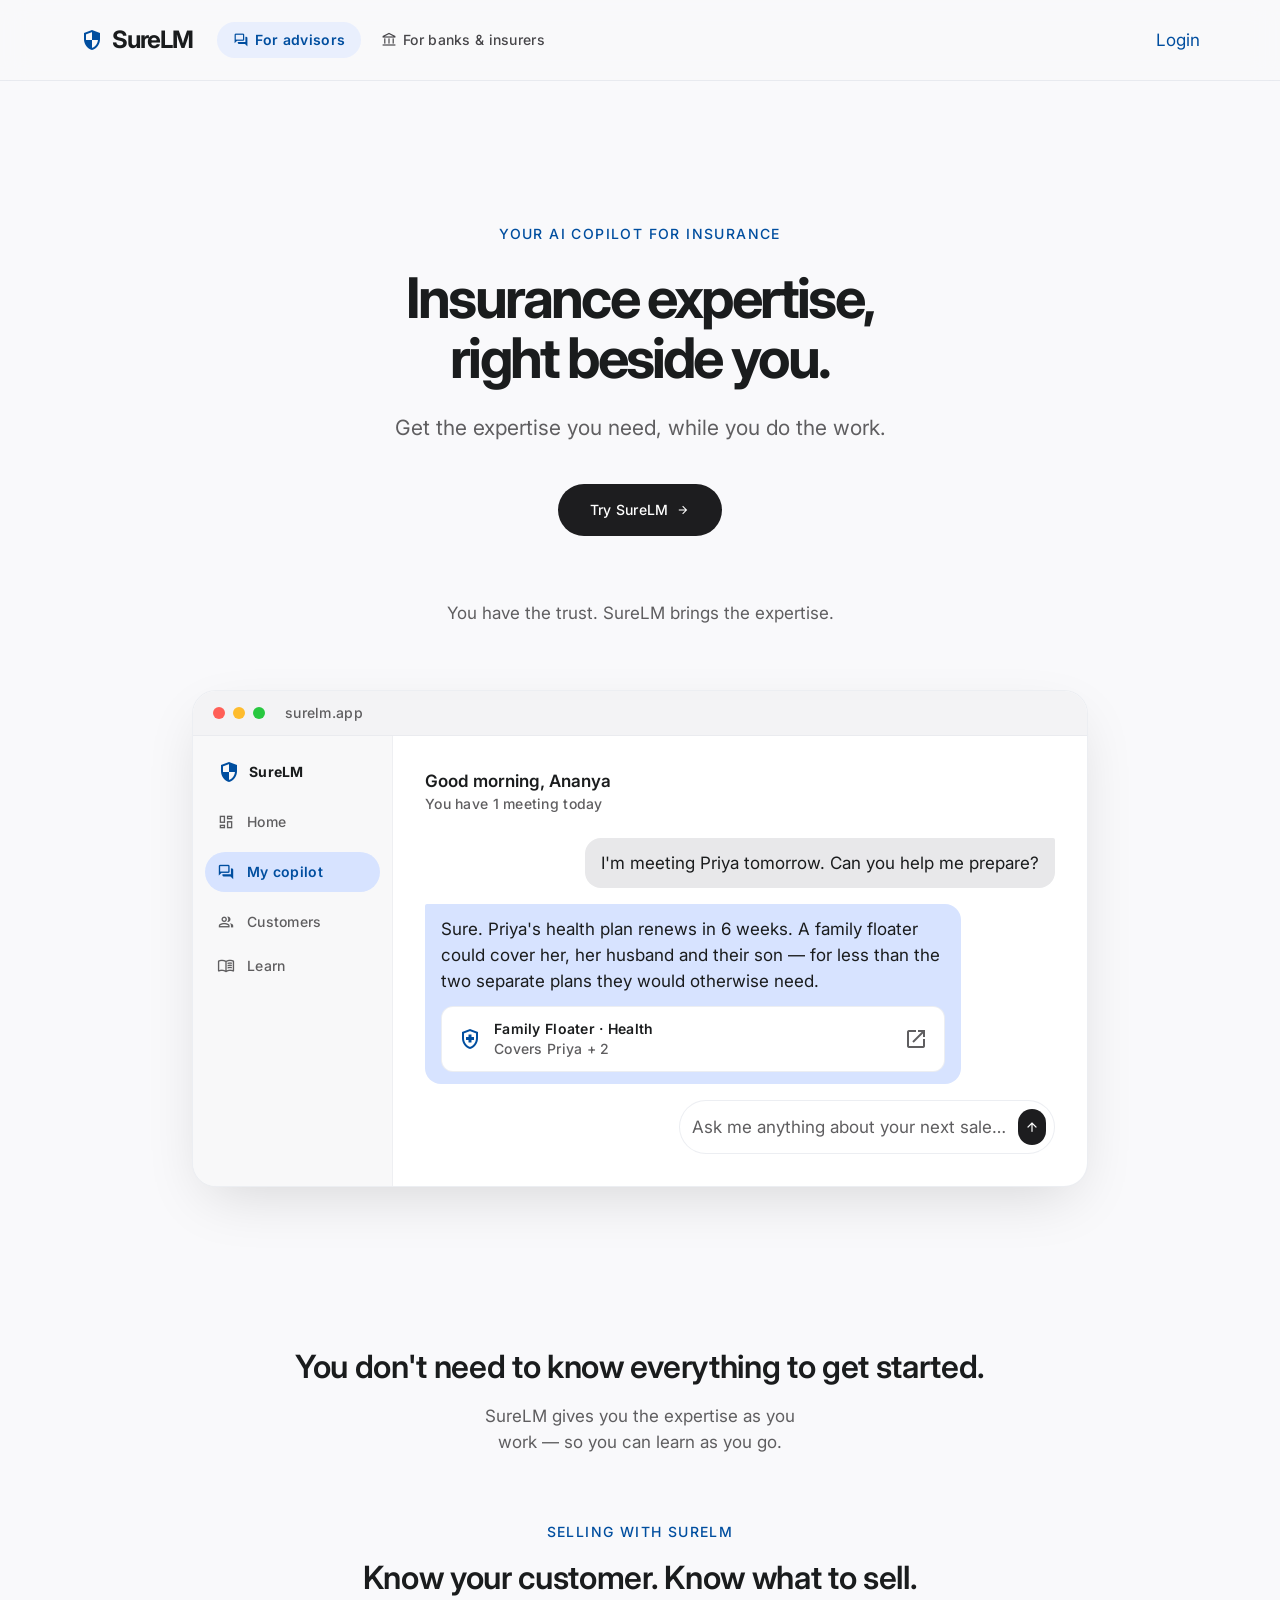
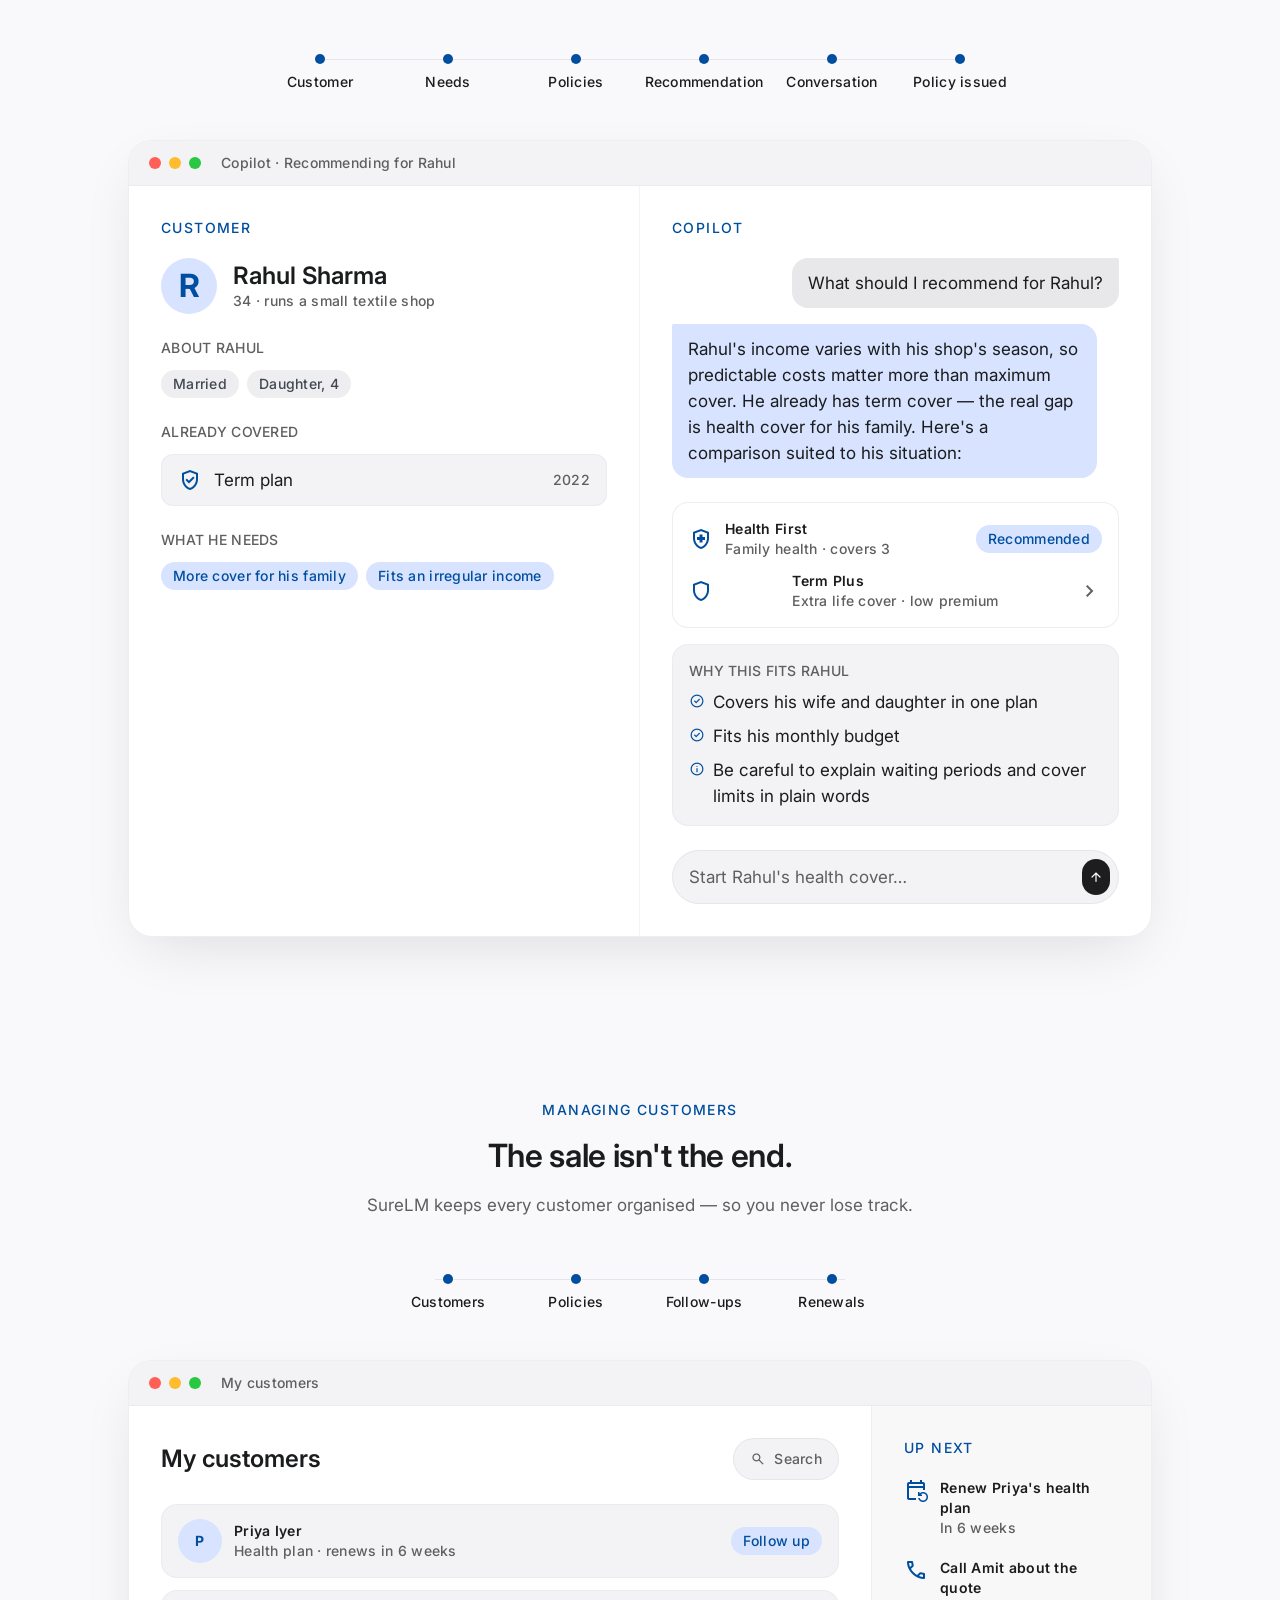
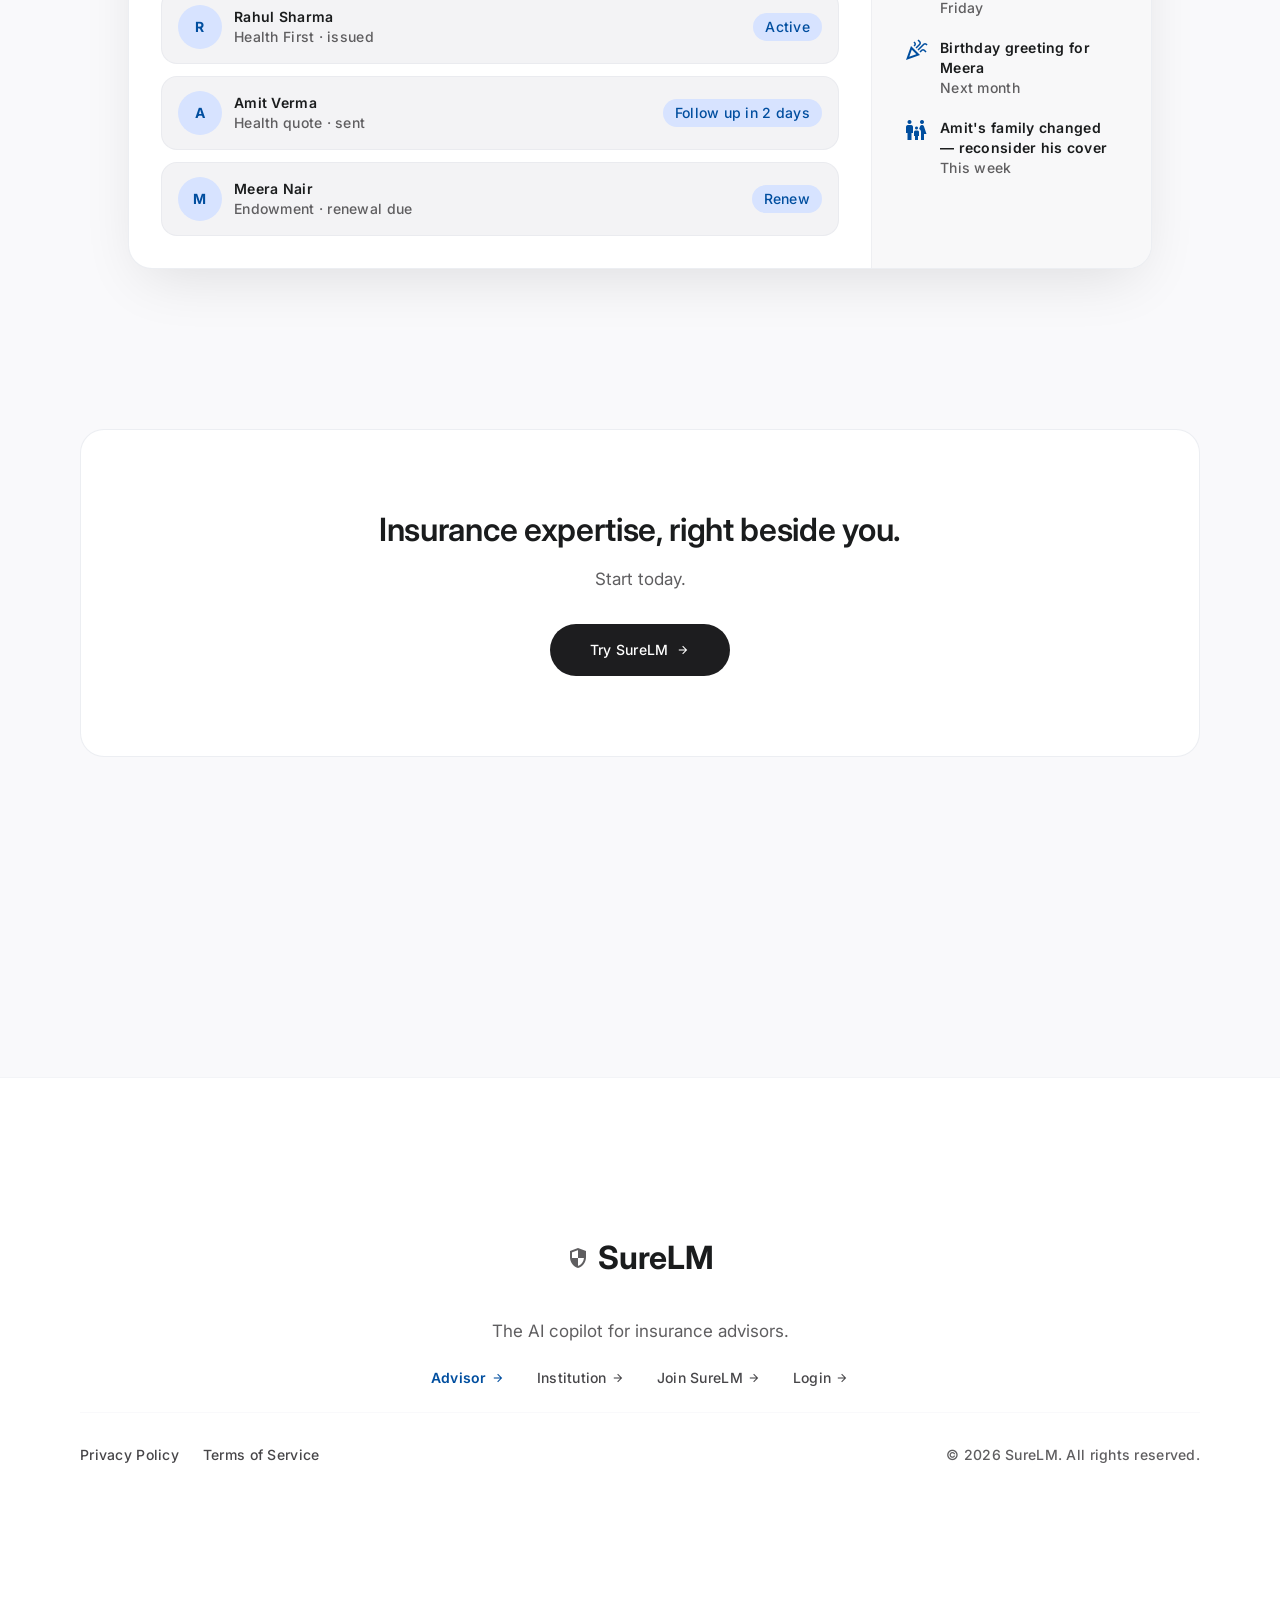
==== commit f96d43d4: "Wire Try SureLM trial form into CTAs; relabel footer apply link" ====
--- a/advisor.html
+++ b/advisor.html
@@ -65,8 +65,8 @@
 <h1 class="font-display-lg text-display-lg tracking-tighter text-on-surface max-w-[760px] mb-6 text-balance">Insurance expertise, right beside you.</h1>
 <p class="font-body-lg text-body-lg text-secondary max-w-[560px] mb-10 text-balance">Get the expertise you need, while you do the work.</p>
 <div class="flex flex-col sm:flex-row items-center gap-6 mb-16 w-full justify-center">
-<a class="bg-[#1D1D1F] text-white px-8 py-4 rounded-full font-label-md text-label-md transition-all duration-300 hover:bg-opacity-80 hover:-translate-y-0.5 hover:shadow-[0_12px_24px_-8px_rgba(0,0,0,0.3)] w-full sm:w-auto flex items-center justify-center gap-2" href="http://apply.surelm.com">
-                        Become an advisor
+<a class="bg-[#1D1D1F] text-white px-8 py-4 rounded-full font-label-md text-label-md transition-all duration-300 hover:bg-opacity-80 hover:-translate-y-0.5 hover:shadow-[0_12px_24px_-8px_rgba(0,0,0,0.3)] w-full sm:w-auto flex items-center justify-center gap-2" href="trial-form.html">
+                        Try SureLM
                         <span class="material-symbols-outlined text-sm" data-icon="arrow_forward" aria-hidden="true" focusable="false">arrow_forward</span>
 </a>
 </div>
@@ -365,8 +365,8 @@
 <div class="bg-white rounded-3xl border border-outline-variant/30 py-20 px-6 flex flex-col items-center text-center">
 <h2 class="font-headline-lg-mobile md:font-headline-lg text-headline-lg-mobile md:text-headline-lg text-on-surface mb-4 text-balance">Insurance expertise, right beside you.</h2>
 <p class="font-body-md text-body-md text-secondary max-w-xl mx-auto mb-8 text-balance">Start today.</p>
-<a class="bg-[#1D1D1F] text-white px-10 py-4 rounded-full font-label-md text-label-md transition-all duration-300 hover:bg-opacity-80 hover:-translate-y-0.5 hover:shadow-[0_12px_24px_-8px_rgba(0,0,0,0.3)] flex items-center justify-center gap-2" href="http://apply.surelm.com">
-                        Become an advisor
+<a class="bg-[#1D1D1F] text-white px-10 py-4 rounded-full font-label-md text-label-md transition-all duration-300 hover:bg-opacity-80 hover:-translate-y-0.5 hover:shadow-[0_12px_24px_-8px_rgba(0,0,0,0.3)] flex items-center justify-center gap-2" href="trial-form.html">
+                        Try SureLM
                         <span class="material-symbols-outlined text-sm" data-icon="arrow_forward" aria-hidden="true" focusable="false">arrow_forward</span>
 </a>
 </div>
@@ -390,7 +390,7 @@
                         <span class="material-symbols-outlined text-sm group-hover:translate-x-1 transition-transform" data-icon="arrow_forward" aria-hidden="true" focusable="false">arrow_forward</span>
 </a>
 <a class="font-label-md text-label-md text-on-secondary-fixed-variant hover:text-primary transition-all cursor-pointer flex items-center gap-1 group" href="http://apply.surelm.com">
-                        Apply
+                        Join SureLM
                         <span class="material-symbols-outlined text-sm group-hover:translate-x-1 transition-transform" data-icon="arrow_forward" aria-hidden="true" focusable="false">arrow_forward</span>
 </a>
 <a class="font-label-md text-label-md text-on-secondary-fixed-variant hover:text-primary transition-all cursor-pointer flex items-center gap-1 group" href="https://aiforbharat-six.vercel.app/sign-up">
--- a/assets/css/site.css
+++ b/assets/css/site.css
@@ -1 +1 @@
-*,:after,:before{--tw-border-spacing-x:0;--tw-border-spacing-y:0;--tw-translate-x:0;--tw-translate-y:0;--tw-rotate:0;--tw-skew-x:0;--tw-skew-y:0;--tw-scale-x:1;--tw-scale-y:1;--tw-pan-x: ;--tw-pan-y: ;--tw-pinch-zoom: ;--tw-scroll-snap-strictness:proximity;--tw-gradient-from-position: ;--tw-gradient-via-position: ;--tw-gradient-to-position: ;--tw-ordinal: ;--tw-slashed-zero: ;--tw-numeric-figure: ;--tw-numeric-spacing: ;--tw-numeric-fraction: ;--tw-ring-inset: ;--tw-ring-offset-width:0px;--tw-ring-offset-color:#fff;--tw-ring-color:rgba(59,130,246,.5);--tw-ring-offset-shadow:0 0 #0000;--tw-ring-shadow:0 0 #0000;--tw-shadow:0 0 #0000;--tw-shadow-colored:0 0 #0000;--tw-blur: ;--tw-brightness: ;--tw-contrast: ;--tw-grayscale: ;--tw-hue-rotate: ;--tw-invert: ;--tw-saturate: ;--tw-sepia: ;--tw-drop-shadow: ;--tw-backdrop-blur: ;--tw-backdrop-brightness: ;--tw-backdrop-contrast: ;--tw-backdrop-grayscale: ;--tw-backdrop-hue-rotate: ;--tw-backdrop-invert: ;--tw-backdrop-opacity: ;--tw-backdrop-saturate: ;--tw-backdrop-sepia: ;--tw-contain-size: ;--tw-contain-layout: ;--tw-contain-paint: ;--tw-contain-style: }::backdrop{--tw-border-spacing-x:0;--tw-border-spacing-y:0;--tw-translate-x:0;--tw-translate-y:0;--tw-rotate:0;--tw-skew-x:0;--tw-skew-y:0;--tw-scale-x:1;--tw-scale-y:1;--tw-pan-x: ;--tw-pan-y: ;--tw-pinch-zoom: ;--tw-scroll-snap-strictness:proximity;--tw-gradient-from-position: ;--tw-gradient-via-position: ;--tw-gradient-to-position: ;--tw-ordinal: ;--tw-slashed-zero: ;--tw-numeric-figure: ;--tw-numeric-spacing: ;--tw-numeric-fraction: ;--tw-ring-inset: ;--tw-ring-offset-width:0px;--tw-ring-offset-color:#fff;--tw-ring-color:rgba(59,130,246,.5);--tw-ring-offset-shadow:0 0 #0000;--tw-ring-shadow:0 0 #0000;--tw-shadow:0 0 #0000;--tw-shadow-colored:0 0 #0000;--tw-blur: ;--tw-brightness: ;--tw-contrast: ;--tw-grayscale: ;--tw-hue-rotate: ;--tw-invert: ;--tw-saturate: ;--tw-sepia: ;--tw-drop-shadow: ;--tw-backdrop-blur: ;--tw-backdrop-brightness: ;--tw-backdrop-contrast: ;--tw-backdrop-grayscale: ;--tw-backdrop-hue-rotate: ;--tw-backdrop-invert: ;--tw-backdrop-opacity: ;--tw-backdrop-saturate: ;--tw-backdrop-sepia: ;--tw-contain-size: ;--tw-contain-layout: ;--tw-contain-paint: ;--tw-contain-style: }/*! tailwindcss v3.4.19 | MIT License | https://tailwindcss.com*/*,:after,:before{box-sizing:border-box;border:0 solid #e5e7eb}:after,:before{--tw-content:""}:host,html{line-height:1.5;-webkit-text-size-adjust:100%;-moz-tab-size:4;-o-tab-size:4;tab-size:4;font-family:ui-sans-serif,system-ui,sans-serif,Apple Color Emoji,Segoe UI Emoji,Segoe UI Symbol,Noto Color Emoji;font-feature-settings:normal;font-variation-settings:normal;-webkit-tap-highlight-color:transparent}body{margin:0;line-height:inherit}hr{height:0;color:inherit;border-top-width:1px}abbr:where([title]){-webkit-text-decoration:underline dotted;text-decoration:underline dotted}h1,h2,h3,h4,h5,h6{font-size:inherit;font-weight:inherit}a{color:inherit;text-decoration:inherit}b,strong{font-weight:bolder}code,kbd,pre,samp{font-family:ui-monospace,SFMono-Regular,Menlo,Monaco,Consolas,Liberation Mono,Courier New,monospace;font-feature-settings:normal;font-variation-settings:normal;font-size:1em}small{font-size:80%}sub,sup{font-size:75%;line-height:0;position:relative;vertical-align:baseline}sub{bottom:-.25em}sup{top:-.5em}table{text-indent:0;border-color:inherit;border-collapse:collapse}button,input,optgroup,select,textarea{font-family:inherit;font-feature-settings:inherit;font-variation-settings:inherit;font-size:100%;font-weight:inherit;line-height:inherit;letter-spacing:inherit;color:inherit;margin:0;padding:0}button,select{text-transform:none}button,input:where([type=button]),input:where([type=reset]),input:where([type=submit]){-webkit-appearance:button;background-color:transparent;background-image:none}:-moz-focusring{outline:auto}:-moz-ui-invalid{box-shadow:none}progress{vertical-align:baseline}::-webkit-inner-spin-button,::-webkit-outer-spin-button{height:auto}[type=search]{-webkit-appearance:textfield;outline-offset:-2px}::-webkit-search-decoration{-webkit-appearance:none}::-webkit-file-upload-button{-webkit-appearance:button;font:inherit}summary{display:list-item}blockquote,dd,dl,figure,h1,h2,h3,h4,h5,h6,hr,p,pre{margin:0}fieldset{margin:0}fieldset,legend{padding:0}menu,ol,ul{list-style:none;margin:0;padding:0}dialog{padding:0}textarea{resize:vertical}input::-moz-placeholder,textarea::-moz-placeholder{opacity:1;color:#9ca3af}input::placeholder,textarea::placeholder{opacity:1;color:#9ca3af}[role=button],button{cursor:pointer}:disabled{cursor:default}audio,canvas,embed,iframe,img,object,svg,video{display:block;vertical-align:middle}img,video{max-width:100%;height:auto}[hidden]:where(:not([hidden=until-found])){display:none}.sr-only{position:absolute;width:1px;height:1px;padding:0;margin:-1px;overflow:hidden;clip:rect(0,0,0,0);white-space:nowrap;border-width:0}.visible{visibility:visible}.fixed{position:fixed}.absolute{position:absolute}.relative{position:relative}.left-\[10\%\]{left:10%}.left-\[8\%\]{left:8%}.right-\[10\%\]{right:10%}.right-\[8\%\]{right:8%}.top-0{top:0}.top-\[5px\]{top:5px}.z-10{z-index:10}.z-50{z-index:50}.order-1{order:1}.order-2{order:2}.-mx-2\.5{margin-left:-.625rem;margin-right:-.625rem}.-mx-3{margin-left:-.75rem;margin-right:-.75rem}.mx-auto{margin-left:auto;margin-right:auto}.mb-1{margin-bottom:.25rem}.mb-10{margin-bottom:2.5rem}.mb-12{margin-bottom:3rem}.mb-14{margin-bottom:3.5rem}.mb-16{margin-bottom:4rem}.mb-2{margin-bottom:.5rem}.mb-3{margin-bottom:.75rem}.mb-4{margin-bottom:1rem}.mb-5{margin-bottom:1.25rem}.mb-6{margin-bottom:1.5rem}.mb-8{margin-bottom:2rem}.mb-section-gap{margin-bottom:160px}.ml-3{margin-left:.75rem}.ml-auto{margin-left:auto}.mt-12{margin-top:3rem}.mt-3{margin-top:.75rem}.mt-4{margin-top:1rem}.mt-section-gap{margin-top:160px}.inline-block{display:inline-block}.flex{display:flex}.grid{display:grid}.hidden{display:none}.h-11{height:2.75rem}.h-14{height:3.5rem}.h-2{height:.5rem}.h-2\.5{height:.625rem}.h-20{height:5rem}.h-px{height:1px}.w-11{width:2.75rem}.w-14{width:3.5rem}.w-2{width:.5rem}.w-2\.5{width:.625rem}.w-20{width:5rem}.w-full{width:100%}.min-w-0{min-width:0}.max-w-2xl{max-width:42rem}.max-w-3xl{max-width:48rem}.max-w-4xl{max-width:56rem}.max-w-5xl{max-width:64rem}.max-w-\[560px\]{max-width:560px}.max-w-\[600px\]{max-width:600px}.max-w-\[620px\]{max-width:620px}.max-w-\[760px\]{max-width:760px}.max-w-\[800px\]{max-width:800px}.max-w-\[85\%\]{max-width:85%}.max-w-\[90\%\]{max-width:90%}.max-w-\[95\%\]{max-width:95%}.max-w-container-max{max-width:1200px}.max-w-full{max-width:100%}.max-w-lg{max-width:32rem}.max-w-md{max-width:28rem}.max-w-xl{max-width:36rem}.shrink-0{flex-shrink:0}.rotate-90{--tw-rotate:90deg}.rotate-90,.transform{transform:translate(var(--tw-translate-x),var(--tw-translate-y)) rotate(var(--tw-rotate)) skewX(var(--tw-skew-x)) skewY(var(--tw-skew-y)) scaleX(var(--tw-scale-x)) scaleY(var(--tw-scale-y))}.cursor-pointer{cursor:pointer}.scroll-mt-32{scroll-margin-top:8rem}.grid-cols-1{grid-template-columns:repeat(1,minmax(0,1fr))}.grid-cols-2{grid-template-columns:repeat(2,minmax(0,1fr))}.grid-cols-\[1fr_auto\]{grid-template-columns:1fr auto}.grid-cols-\[1fr_auto_auto\]{grid-template-columns:1fr auto auto}.flex-col{flex-direction:column}.flex-wrap{flex-wrap:wrap}.items-start{align-items:flex-start}.items-center{align-items:center}.justify-start{justify-content:flex-start}.justify-end{justify-content:flex-end}.justify-center{justify-content:center}.justify-between{justify-content:space-between}.gap-1{gap:.25rem}.gap-1\.5{gap:.375rem}.gap-12{gap:3rem}.gap-2{gap:.5rem}.gap-3{gap:.75rem}.gap-4{gap:1rem}.gap-5{gap:1.25rem}.gap-6{gap:1.5rem}.gap-8{gap:2rem}.space-y-2>:not([hidden])~:not([hidden]){--tw-space-y-reverse:0;margin-top:calc(.5rem*(1 - var(--tw-space-y-reverse)));margin-bottom:calc(.5rem*var(--tw-space-y-reverse))}.space-y-3>:not([hidden])~:not([hidden]){--tw-space-y-reverse:0;margin-top:calc(.75rem*(1 - var(--tw-space-y-reverse)));margin-bottom:calc(.75rem*var(--tw-space-y-reverse))}.space-y-4>:not([hidden])~:not([hidden]){--tw-space-y-reverse:0;margin-top:calc(1rem*(1 - var(--tw-space-y-reverse)));margin-bottom:calc(1rem*var(--tw-space-y-reverse))}.space-y-5>:not([hidden])~:not([hidden]){--tw-space-y-reverse:0;margin-top:calc(1.25rem*(1 - var(--tw-space-y-reverse)));margin-bottom:calc(1.25rem*var(--tw-space-y-reverse))}.space-y-gutter>:not([hidden])~:not([hidden]){--tw-space-y-reverse:0;margin-top:calc(24px*(1 - var(--tw-space-y-reverse)));margin-bottom:calc(24px*var(--tw-space-y-reverse))}.divide-y>:not([hidden])~:not([hidden]){--tw-divide-y-reverse:0;border-top-width:calc(1px*(1 - var(--tw-divide-y-reverse)));border-bottom-width:calc(1px*var(--tw-divide-y-reverse))}.divide-outline-variant\/20>:not([hidden])~:not([hidden]){border-color:rgba(193,198,213,.2)}.overflow-hidden{overflow:hidden}.overflow-x-hidden{overflow-x:hidden}.scroll-smooth{scroll-behavior:smooth}.truncate{overflow:hidden;text-overflow:ellipsis;white-space:nowrap}.text-balance{text-wrap:balance}.rounded-2xl{border-radius:1rem}.rounded-3xl{border-radius:1.5rem}.rounded-full{border-radius:9999px}.rounded-xl{border-radius:.75rem}.rounded-bl-sm{border-bottom-left-radius:.125rem}.rounded-br-sm{border-bottom-right-radius:.125rem}.rounded-tl-sm{border-top-left-radius:.125rem}.rounded-tr-sm{border-top-right-radius:.125rem}.border{border-width:1px}.border-b{border-bottom-width:1px}.border-r{border-right-width:1px}.border-t{border-top-width:1px}.border-outline-variant\/10{border-color:rgba(193,198,213,.1)}.border-outline-variant\/20{border-color:rgba(193,198,213,.2)}.border-outline-variant\/30{border-color:rgba(193,198,213,.3)}.border-primary-fixed-dim{--tw-border-opacity:1;border-color:rgb(170 199 255/var(--tw-border-opacity,1))}.bg-\[\#1D1D1F\]{--tw-bg-opacity:1;background-color:rgb(29 29 31/var(--tw-bg-opacity,1))}.bg-\[\#28c840\]{--tw-bg-opacity:1;background-color:rgb(40 200 64/var(--tw-bg-opacity,1))}.bg-\[\#febc2e\]{--tw-bg-opacity:1;background-color:rgb(254 188 46/var(--tw-bg-opacity,1))}.bg-\[\#ff5f57\]{--tw-bg-opacity:1;background-color:rgb(255 95 87/var(--tw-bg-opacity,1))}.bg-error{--tw-bg-opacity:1;background-color:rgb(186 26 26/var(--tw-bg-opacity,1))}.bg-error-container{--tw-bg-opacity:1;background-color:rgb(255 218 214/var(--tw-bg-opacity,1))}.bg-error-container\/60{background-color:hsla(6,100%,92%,.6)}.bg-outline-variant\/40{background-color:rgba(193,198,213,.4)}.bg-primary{--tw-bg-opacity:1;background-color:rgb(0 78 159/var(--tw-bg-opacity,1))}.bg-primary-fixed{--tw-bg-opacity:1;background-color:rgb(215 227 255/var(--tw-bg-opacity,1))}.bg-primary-fixed\/50{background-color:rgba(215,227,255,.5)}.bg-primary-fixed\/60{background-color:rgba(215,227,255,.6)}.bg-surface{--tw-bg-opacity:1;background-color:rgb(249 249 251/var(--tw-bg-opacity,1))}.bg-surface-container{--tw-bg-opacity:1;background-color:rgb(238 238 240/var(--tw-bg-opacity,1))}.bg-surface-container-high{--tw-bg-opacity:1;background-color:rgb(232 232 234/var(--tw-bg-opacity,1))}.bg-surface-container-highest{--tw-bg-opacity:1;background-color:rgb(226 226 228/var(--tw-bg-opacity,1))}.bg-surface-container-low{--tw-bg-opacity:1;background-color:rgb(243 243 245/var(--tw-bg-opacity,1))}.bg-surface-container-low\/60{background-color:hsla(240,9%,96%,.6)}.bg-surface-container-lowest{--tw-bg-opacity:1;background-color:rgb(255 255 255/var(--tw-bg-opacity,1))}.bg-surface\/80{background-color:rgba(249,249,251,.8)}.bg-surface\/95{background-color:rgba(249,249,251,.95)}.bg-white{--tw-bg-opacity:1;background-color:rgb(255 255 255/var(--tw-bg-opacity,1))}.bg-gradient-to-b{background-image:linear-gradient(to bottom,var(--tw-gradient-stops))}.from-primary\/\[0\.03\]{--tw-gradient-from:rgba(0,78,159,.03) var(--tw-gradient-from-position);--tw-gradient-to:rgba(0,78,159,0) var(--tw-gradient-to-position);--tw-gradient-stops:var(--tw-gradient-from),var(--tw-gradient-to)}.to-transparent{--tw-gradient-to:transparent var(--tw-gradient-to-position)}.p-1\.5{padding:.375rem}.p-10{padding:2.5rem}.p-2{padding:.5rem}.p-4{padding:1rem}.p-5{padding:1.25rem}.p-6{padding:1.5rem}.px-10{padding-left:2.5rem;padding-right:2.5rem}.px-2\.5{padding-left:.625rem;padding-right:.625rem}.px-3{padding-left:.75rem;padding-right:.75rem}.px-4{padding-left:1rem;padding-right:1rem}.px-5{padding-left:1.25rem;padding-right:1.25rem}.px-6{padding-left:1.5rem;padding-right:1.5rem}.px-8{padding-left:2rem;padding-right:2rem}.px-margin-mobile{padding-left:20px;padding-right:20px}.py-0\.5{padding-top:.125rem;padding-bottom:.125rem}.py-1{padding-top:.25rem;padding-bottom:.25rem}.py-1\.5{padding-top:.375rem;padding-bottom:.375rem}.py-2{padding-top:.5rem;padding-bottom:.5rem}.py-2\.5{padding-top:.625rem;padding-bottom:.625rem}.py-20{padding-top:5rem;padding-bottom:5rem}.py-3{padding-top:.75rem;padding-bottom:.75rem}.py-3\.5{padding-top:.875rem;padding-bottom:.875rem}.py-4{padding-top:1rem;padding-bottom:1rem}.py-section-gap{padding-top:160px}.pb-section-gap,.py-section-gap{padding-bottom:160px}.pl-3{padding-left:.75rem}.pl-4{padding-left:1rem}.pr-2{padding-right:.5rem}.pt-3{padding-top:.75rem}.pt-32{padding-top:8rem}.pt-8{padding-top:2rem}.text-left{text-align:left}.text-center{text-align:center}.text-right{text-align:right}.font-body-lg,.font-body-md,.font-display-lg,.font-headline-lg,.font-headline-lg-mobile,.font-label-md{font-family:Inter}.text-2xl{font-size:1.5rem;line-height:2rem}.text-3xl{font-size:1.875rem;line-height:2.25rem}.text-base{font-size:1rem;line-height:1.5rem}.text-body-lg{font-size:21px;line-height:32px}.text-body-lg,.text-body-md{letter-spacing:0;font-weight:400}.text-body-md{font-size:17px;line-height:26px}.text-display-lg{font-size:56px;line-height:60px;letter-spacing:-.01em;font-weight:700}.text-headline-lg{font-size:32px;line-height:40px;letter-spacing:-.01em;font-weight:600}.text-headline-lg-mobile{font-size:24px;line-height:30px;letter-spacing:0;font-weight:600}.text-label-md{font-size:14px;line-height:20px;letter-spacing:.02em;font-weight:500}.text-lg{font-size:1.125rem;line-height:1.75rem}.text-sm{font-size:.875rem;line-height:1.25rem}.font-bold{font-weight:700}.font-medium{font-weight:500}.font-semibold{font-weight:600}.uppercase{text-transform:uppercase}.tracking-tighter{letter-spacing:-.05em}.tracking-widest{letter-spacing:.1em}.text-on-error-container{--tw-text-opacity:1;color:rgb(147 0 10/var(--tw-text-opacity,1))}.text-on-primary-fixed{--tw-text-opacity:1;color:rgb(0 27 62/var(--tw-text-opacity,1))}.text-on-secondary-fixed-variant{--tw-text-opacity:1;color:rgb(71 70 73/var(--tw-text-opacity,1))}.text-on-surface{--tw-text-opacity:1;color:rgb(26 28 29/var(--tw-text-opacity,1))}.text-on-surface-variant{--tw-text-opacity:1;color:rgb(65 71 83/var(--tw-text-opacity,1))}.text-outline{--tw-text-opacity:1;color:rgb(114 119 132/var(--tw-text-opacity,1))}.text-primary{--tw-text-opacity:1;color:rgb(0 78 159/var(--tw-text-opacity,1))}.text-secondary{--tw-text-opacity:1;color:rgb(95 94 96/var(--tw-text-opacity,1))}.text-white{--tw-text-opacity:1;color:rgb(255 255 255/var(--tw-text-opacity,1))}.antialiased{-webkit-font-smoothing:antialiased;-moz-osx-font-smoothing:grayscale}.shadow-\[0_20px_60px_-15px_rgba\(0\2c 0\2c 0\2c 0\.12\)\]{--tw-shadow:0 20px 60px -15px rgba(0,0,0,.12);--tw-shadow-colored:0 20px 60px -15px var(--tw-shadow-color);box-shadow:var(--tw-ring-offset-shadow,0 0 #0000),var(--tw-ring-shadow,0 0 #0000),var(--tw-shadow)}.shadow-\[0_20px_60px_-15px_rgba\(0\2c 0\2c 0\2c 0\.15\)\]{--tw-shadow:0 20px 60px -15px rgba(0,0,0,.15);--tw-shadow-colored:0 20px 60px -15px var(--tw-shadow-color);box-shadow:var(--tw-ring-offset-shadow,0 0 #0000),var(--tw-ring-shadow,0 0 #0000),var(--tw-shadow)}.backdrop-blur-md{--tw-backdrop-blur:blur(12px);-webkit-backdrop-filter:var(--tw-backdrop-blur) var(--tw-backdrop-brightness) var(--tw-backdrop-contrast) var(--tw-backdrop-grayscale) var(--tw-backdrop-hue-rotate) var(--tw-backdrop-invert) var(--tw-backdrop-opacity) var(--tw-backdrop-saturate) var(--tw-backdrop-sepia);backdrop-filter:var(--tw-backdrop-blur) var(--tw-backdrop-brightness) var(--tw-backdrop-contrast) var(--tw-backdrop-grayscale) var(--tw-backdrop-hue-rotate) var(--tw-backdrop-invert) var(--tw-backdrop-opacity) var(--tw-backdrop-saturate) var(--tw-backdrop-sepia)}.transition{transition-property:color,background-color,border-color,text-decoration-color,fill,stroke,opacity,box-shadow,transform,filter,-webkit-backdrop-filter;transition-property:color,background-color,border-color,text-decoration-color,fill,stroke,opacity,box-shadow,transform,filter,backdrop-filter;transition-property:color,background-color,border-color,text-decoration-color,fill,stroke,opacity,box-shadow,transform,filter,backdrop-filter,-webkit-backdrop-filter;transition-timing-function:cubic-bezier(.4,0,.2,1);transition-duration:.15s}.transition-all{transition-property:all;transition-timing-function:cubic-bezier(.4,0,.2,1);transition-duration:.15s}.transition-colors{transition-property:color,background-color,border-color,text-decoration-color,fill,stroke;transition-timing-function:cubic-bezier(.4,0,.2,1);transition-duration:.15s}.transition-opacity{transition-property:opacity;transition-timing-function:cubic-bezier(.4,0,.2,1);transition-duration:.15s}.transition-transform{transition-property:transform;transition-timing-function:cubic-bezier(.4,0,.2,1);transition-duration:.15s}.duration-300{transition-duration:.3s}body{font-family:Inter,sans-serif;background-color:#f5f5f7;color:#1a1c1d;-webkit-font-smoothing:antialiased}a:focus-visible,button:focus-visible{outline:none;box-shadow:0 0 0 2px #004e9f;border-radius:9999px}img{-webkit-user-select:none;-moz-user-select:none;user-select:none;-webkit-user-drag:none}.window-dot{width:12px;height:12px;border-radius:9999px}.hide-scrollbar::-webkit-scrollbar{display:none}.hide-scrollbar{-ms-overflow-style:none;scrollbar-width:none}.glass-nav{background:hsla(0,0%,100%,.8);backdrop-filter:blur(12px);-webkit-backdrop-filter:blur(12px)}.reveal{opacity:0;transform:translateY(20px);transition:opacity .7s cubic-bezier(.16,1,.3,1),transform .7s cubic-bezier(.16,1,.3,1)}.reveal.visible{opacity:1;transform:translateY(0)}@keyframes typingDot{0%,60%,to{opacity:.25;transform:scale(.85)}30%{opacity:1;transform:scale(1)}}.typing-dot:first-child{animation:typingDot 1.4s ease-in-out 0s infinite}.typing-dot:nth-child(2){animation:typingDot 1.4s ease-in-out .2s infinite}.typing-dot:nth-child(3){animation:typingDot 1.4s ease-in-out .4s infinite}@keyframes typingFadeOut{to{opacity:0;transform:scale(.8)}}@keyframes responseFadeIn{to{opacity:1;transform:translateY(0)}}@keyframes subtlePulse{0%,to{opacity:1}50%{opacity:.55}}.pulse-badge{animation:subtlePulse 3s ease-in-out infinite}@keyframes chevronBounce{0%,to{transform:translateY(0)}50%{transform:translateY(6px)}}.chevron-bounce{animation:chevronBounce 2s ease-in-out infinite}.mockup-window{transition:box-shadow .3s ease,transform .3s ease}@media (hover:hover){.mockup-window:hover{box-shadow:0 24px 64px -15px rgba(0,0,0,.18);transform:translateY(-2px)}}.selection\:bg-primary ::-moz-selection{--tw-bg-opacity:1;background-color:rgb(0 78 159/var(--tw-bg-opacity,1))}.selection\:bg-primary ::selection{--tw-bg-opacity:1;background-color:rgb(0 78 159/var(--tw-bg-opacity,1))}.selection\:text-white ::-moz-selection{--tw-text-opacity:1;color:rgb(255 255 255/var(--tw-text-opacity,1))}.selection\:text-white ::selection{--tw-text-opacity:1;color:rgb(255 255 255/var(--tw-text-opacity,1))}.selection\:bg-primary::-moz-selection{--tw-bg-opacity:1;background-color:rgb(0 78 159/var(--tw-bg-opacity,1))}.selection\:bg-primary::selection{--tw-bg-opacity:1;background-color:rgb(0 78 159/var(--tw-bg-opacity,1))}.selection\:text-white::-moz-selection{--tw-text-opacity:1;color:rgb(255 255 255/var(--tw-text-opacity,1))}.selection\:text-white::selection{--tw-text-opacity:1;color:rgb(255 255 255/var(--tw-text-opacity,1))}.hover\:-translate-y-0\.5:hover{--tw-translate-y:-0.125rem;transform:translate(var(--tw-translate-x),var(--tw-translate-y)) rotate(var(--tw-rotate)) skewX(var(--tw-skew-x)) skewY(var(--tw-skew-y)) scaleX(var(--tw-scale-x)) scaleY(var(--tw-scale-y))}.hover\:bg-primary-fixed\/50:hover{background-color:rgba(215,227,255,.5)}.hover\:bg-surface-container:hover{--tw-bg-opacity:1;background-color:rgb(238 238 240/var(--tw-bg-opacity,1))}.hover\:bg-opacity-80:hover{--tw-bg-opacity:0.8}.hover\:text-primary:hover{--tw-text-opacity:1;color:rgb(0 78 159/var(--tw-text-opacity,1))}.hover\:text-primary-container:hover{--tw-text-opacity:1;color:rgb(0 102 204/var(--tw-text-opacity,1))}.hover\:underline:hover{text-decoration-line:underline}.hover\:opacity-80:hover{opacity:.8}.hover\:shadow-\[0_12px_24px_-8px_rgba\(0\2c 0\2c 0\2c 0\.3\)\]:hover{--tw-shadow:0 12px 24px -8px rgba(0,0,0,.3);--tw-shadow-colored:0 12px 24px -8px var(--tw-shadow-color);box-shadow:var(--tw-ring-offset-shadow,0 0 #0000),var(--tw-ring-shadow,0 0 #0000),var(--tw-shadow)}.focus\:not-sr-only:focus{position:static;width:auto;height:auto;padding:0;margin:0;overflow:visible;clip:auto;white-space:normal}.focus\:absolute:focus{position:absolute}.focus\:left-4:focus{left:1rem}.focus\:top-4:focus{top:1rem}.focus\:z-50:focus{z-index:50}.focus\:rounded-full:focus{border-radius:9999px}.focus\:bg-white:focus{--tw-bg-opacity:1;background-color:rgb(255 255 255/var(--tw-bg-opacity,1))}.focus\:px-4:focus{padding-left:1rem;padding-right:1rem}.focus\:py-2:focus{padding-top:.5rem;padding-bottom:.5rem}.focus\:shadow-lg:focus{--tw-shadow:0 10px 15px -3px rgba(0,0,0,.1),0 4px 6px -4px rgba(0,0,0,.1);--tw-shadow-colored:0 10px 15px -3px var(--tw-shadow-color),0 4px 6px -4px var(--tw-shadow-color);box-shadow:var(--tw-ring-offset-shadow,0 0 #0000),var(--tw-ring-shadow,0 0 #0000),var(--tw-shadow)}.active\:opacity-70:active{opacity:.7}.group:hover .group-hover\:translate-x-1{--tw-translate-x:0.25rem;transform:translate(var(--tw-translate-x),var(--tw-translate-y)) rotate(var(--tw-rotate)) skewX(var(--tw-skew-x)) skewY(var(--tw-skew-y)) scaleX(var(--tw-scale-x)) scaleY(var(--tw-scale-y))}@media (min-width:640px){.sm\:block{display:block}.sm\:flex{display:flex}.sm\:hidden{display:none}.sm\:w-auto{width:auto}.sm\:flex-row{flex-direction:row}}@media (min-width:768px){.md\:order-1{order:1}.md\:order-2{order:2}.md\:mt-24{margin-top:6rem}.md\:block{display:block}.md\:flex{display:flex}.md\:w-1\/2{width:50%}.md\:w-auto{width:auto}.md\:max-w-\[70\%\]{max-width:70%}.md\:max-w-\[75\%\]{max-width:75%}.md\:max-w-\[85\%\]{max-width:85%}.md\:flex-1{flex:1 1 0%}.md\:rotate-0{--tw-rotate:0deg;transform:translate(var(--tw-translate-x),var(--tw-translate-y)) rotate(var(--tw-rotate)) skewX(var(--tw-skew-x)) skewY(var(--tw-skew-y)) scaleX(var(--tw-scale-x)) scaleY(var(--tw-scale-y))}.md\:grid-cols-2{grid-template-columns:repeat(2,minmax(0,1fr))}.md\:grid-cols-5{grid-template-columns:repeat(5,minmax(0,1fr))}.md\:grid-cols-\[140px_1fr\]{grid-template-columns:140px 1fr}.md\:grid-cols-\[1fr_280px\]{grid-template-columns:1fr 280px}.md\:grid-cols-\[200px_1fr\]{grid-template-columns:200px 1fr}.md\:flex-row{flex-direction:row}.md\:flex-nowrap{flex-wrap:nowrap}.md\:gap-0{gap:0}.md\:gap-2{gap:.5rem}.md\:gap-24{gap:6rem}.md\:border-b-0{border-bottom-width:0}.md\:border-l{border-left-width:1px}.md\:border-r{border-right-width:1px}.md\:border-t-0{border-top-width:0}.md\:p-10{padding:2.5rem}.md\:p-8{padding:2rem}.md\:px-margin-desktop{padding-left:40px;padding-right:40px}.md\:font-headline-lg{font-family:Inter}.md\:text-headline-lg{font-size:32px;line-height:40px;letter-spacing:-.01em;font-weight:600}}+*,:after,:before{--tw-border-spacing-x:0;--tw-border-spacing-y:0;--tw-translate-x:0;--tw-translate-y:0;--tw-rotate:0;--tw-skew-x:0;--tw-skew-y:0;--tw-scale-x:1;--tw-scale-y:1;--tw-pan-x: ;--tw-pan-y: ;--tw-pinch-zoom: ;--tw-scroll-snap-strictness:proximity;--tw-gradient-from-position: ;--tw-gradient-via-position: ;--tw-gradient-to-position: ;--tw-ordinal: ;--tw-slashed-zero: ;--tw-numeric-figure: ;--tw-numeric-spacing: ;--tw-numeric-fraction: ;--tw-ring-inset: ;--tw-ring-offset-width:0px;--tw-ring-offset-color:#fff;--tw-ring-color:rgba(59,130,246,.5);--tw-ring-offset-shadow:0 0 #0000;--tw-ring-shadow:0 0 #0000;--tw-shadow:0 0 #0000;--tw-shadow-colored:0 0 #0000;--tw-blur: ;--tw-brightness: ;--tw-contrast: ;--tw-grayscale: ;--tw-hue-rotate: ;--tw-invert: ;--tw-saturate: ;--tw-sepia: ;--tw-drop-shadow: ;--tw-backdrop-blur: ;--tw-backdrop-brightness: ;--tw-backdrop-contrast: ;--tw-backdrop-grayscale: ;--tw-backdrop-hue-rotate: ;--tw-backdrop-invert: ;--tw-backdrop-opacity: ;--tw-backdrop-saturate: ;--tw-backdrop-sepia: ;--tw-contain-size: ;--tw-contain-layout: ;--tw-contain-paint: ;--tw-contain-style: }::backdrop{--tw-border-spacing-x:0;--tw-border-spacing-y:0;--tw-translate-x:0;--tw-translate-y:0;--tw-rotate:0;--tw-skew-x:0;--tw-skew-y:0;--tw-scale-x:1;--tw-scale-y:1;--tw-pan-x: ;--tw-pan-y: ;--tw-pinch-zoom: ;--tw-scroll-snap-strictness:proximity;--tw-gradient-from-position: ;--tw-gradient-via-position: ;--tw-gradient-to-position: ;--tw-ordinal: ;--tw-slashed-zero: ;--tw-numeric-figure: ;--tw-numeric-spacing: ;--tw-numeric-fraction: ;--tw-ring-inset: ;--tw-ring-offset-width:0px;--tw-ring-offset-color:#fff;--tw-ring-color:rgba(59,130,246,.5);--tw-ring-offset-shadow:0 0 #0000;--tw-ring-shadow:0 0 #0000;--tw-shadow:0 0 #0000;--tw-shadow-colored:0 0 #0000;--tw-blur: ;--tw-brightness: ;--tw-contrast: ;--tw-grayscale: ;--tw-hue-rotate: ;--tw-invert: ;--tw-saturate: ;--tw-sepia: ;--tw-drop-shadow: ;--tw-backdrop-blur: ;--tw-backdrop-brightness: ;--tw-backdrop-contrast: ;--tw-backdrop-grayscale: ;--tw-backdrop-hue-rotate: ;--tw-backdrop-invert: ;--tw-backdrop-opacity: ;--tw-backdrop-saturate: ;--tw-backdrop-sepia: ;--tw-contain-size: ;--tw-contain-layout: ;--tw-contain-paint: ;--tw-contain-style: }/*! tailwindcss v3.4.19 | MIT License | https://tailwindcss.com*/*,:after,:before{box-sizing:border-box;border:0 solid #e5e7eb}:after,:before{--tw-content:""}:host,html{line-height:1.5;-webkit-text-size-adjust:100%;-moz-tab-size:4;-o-tab-size:4;tab-size:4;font-family:ui-sans-serif,system-ui,sans-serif,Apple Color Emoji,Segoe UI Emoji,Segoe UI Symbol,Noto Color Emoji;font-feature-settings:normal;font-variation-settings:normal;-webkit-tap-highlight-color:transparent}body{margin:0;line-height:inherit}hr{height:0;color:inherit;border-top-width:1px}abbr:where([title]){-webkit-text-decoration:underline dotted;text-decoration:underline dotted}h1,h2,h3,h4,h5,h6{font-size:inherit;font-weight:inherit}a{color:inherit;text-decoration:inherit}b,strong{font-weight:bolder}code,kbd,pre,samp{font-family:ui-monospace,SFMono-Regular,Menlo,Monaco,Consolas,Liberation Mono,Courier New,monospace;font-feature-settings:normal;font-variation-settings:normal;font-size:1em}small{font-size:80%}sub,sup{font-size:75%;line-height:0;position:relative;vertical-align:baseline}sub{bottom:-.25em}sup{top:-.5em}table{text-indent:0;border-color:inherit;border-collapse:collapse}button,input,optgroup,select,textarea{font-family:inherit;font-feature-settings:inherit;font-variation-settings:inherit;font-size:100%;font-weight:inherit;line-height:inherit;letter-spacing:inherit;color:inherit;margin:0;padding:0}button,select{text-transform:none}button,input:where([type=button]),input:where([type=reset]),input:where([type=submit]){-webkit-appearance:button;background-color:transparent;background-image:none}:-moz-focusring{outline:auto}:-moz-ui-invalid{box-shadow:none}progress{vertical-align:baseline}::-webkit-inner-spin-button,::-webkit-outer-spin-button{height:auto}[type=search]{-webkit-appearance:textfield;outline-offset:-2px}::-webkit-search-decoration{-webkit-appearance:none}::-webkit-file-upload-button{-webkit-appearance:button;font:inherit}summary{display:list-item}blockquote,dd,dl,figure,h1,h2,h3,h4,h5,h6,hr,p,pre{margin:0}fieldset{margin:0}fieldset,legend{padding:0}menu,ol,ul{list-style:none;margin:0;padding:0}dialog{padding:0}textarea{resize:vertical}input::-moz-placeholder,textarea::-moz-placeholder{opacity:1;color:#9ca3af}input::placeholder,textarea::placeholder{opacity:1;color:#9ca3af}[role=button],button{cursor:pointer}:disabled{cursor:default}audio,canvas,embed,iframe,img,object,svg,video{display:block;vertical-align:middle}img,video{max-width:100%;height:auto}[hidden]:where(:not([hidden=until-found])){display:none}.sr-only{position:absolute;width:1px;height:1px;padding:0;margin:-1px;overflow:hidden;clip:rect(0,0,0,0);white-space:nowrap;border-width:0}.visible{visibility:visible}.fixed{position:fixed}.absolute{position:absolute}.relative{position:relative}.left-\[10\%\]{left:10%}.left-\[8\%\]{left:8%}.right-\[10\%\]{right:10%}.right-\[8\%\]{right:8%}.top-0{top:0}.top-\[5px\]{top:5px}.z-10{z-index:10}.z-50{z-index:50}.order-1{order:1}.order-2{order:2}.-mx-2\.5{margin-left:-.625rem;margin-right:-.625rem}.-mx-3{margin-left:-.75rem;margin-right:-.75rem}.mx-auto{margin-left:auto;margin-right:auto}.mb-1{margin-bottom:.25rem}.mb-10{margin-bottom:2.5rem}.mb-12{margin-bottom:3rem}.mb-14{margin-bottom:3.5rem}.mb-16{margin-bottom:4rem}.mb-2{margin-bottom:.5rem}.mb-3{margin-bottom:.75rem}.mb-4{margin-bottom:1rem}.mb-5{margin-bottom:1.25rem}.mb-6{margin-bottom:1.5rem}.mb-8{margin-bottom:2rem}.mb-section-gap{margin-bottom:160px}.ml-3{margin-left:.75rem}.ml-auto{margin-left:auto}.mt-12{margin-top:3rem}.mt-3{margin-top:.75rem}.mt-4{margin-top:1rem}.mt-section-gap{margin-top:160px}.block{display:block}.inline-block{display:inline-block}.flex{display:flex}.grid{display:grid}.hidden{display:none}.h-11{height:2.75rem}.h-14{height:3.5rem}.h-2{height:.5rem}.h-2\.5{height:.625rem}.h-20{height:5rem}.h-px{height:1px}.w-11{width:2.75rem}.w-14{width:3.5rem}.w-2{width:.5rem}.w-2\.5{width:.625rem}.w-20{width:5rem}.w-full{width:100%}.min-w-0{min-width:0}.max-w-2xl{max-width:42rem}.max-w-3xl{max-width:48rem}.max-w-4xl{max-width:56rem}.max-w-5xl{max-width:64rem}.max-w-\[560px\]{max-width:560px}.max-w-\[600px\]{max-width:600px}.max-w-\[620px\]{max-width:620px}.max-w-\[760px\]{max-width:760px}.max-w-\[800px\]{max-width:800px}.max-w-\[85\%\]{max-width:85%}.max-w-\[90\%\]{max-width:90%}.max-w-\[95\%\]{max-width:95%}.max-w-container-max{max-width:1200px}.max-w-full{max-width:100%}.max-w-lg{max-width:32rem}.max-w-md{max-width:28rem}.max-w-xl{max-width:36rem}.flex-shrink{flex-shrink:1}.shrink-0{flex-shrink:0}.rotate-90{--tw-rotate:90deg}.rotate-90,.transform{transform:translate(var(--tw-translate-x),var(--tw-translate-y)) rotate(var(--tw-rotate)) skewX(var(--tw-skew-x)) skewY(var(--tw-skew-y)) scaleX(var(--tw-scale-x)) scaleY(var(--tw-scale-y))}.cursor-pointer{cursor:pointer}.scroll-mt-32{scroll-margin-top:8rem}.grid-cols-1{grid-template-columns:repeat(1,minmax(0,1fr))}.grid-cols-2{grid-template-columns:repeat(2,minmax(0,1fr))}.grid-cols-\[1fr_auto\]{grid-template-columns:1fr auto}.grid-cols-\[1fr_auto_auto\]{grid-template-columns:1fr auto auto}.flex-col{flex-direction:column}.flex-wrap{flex-wrap:wrap}.items-start{align-items:flex-start}.items-center{align-items:center}.justify-start{justify-content:flex-start}.justify-end{justify-content:flex-end}.justify-center{justify-content:center}.justify-between{justify-content:space-between}.gap-1{gap:.25rem}.gap-1\.5{gap:.375rem}.gap-12{gap:3rem}.gap-2{gap:.5rem}.gap-3{gap:.75rem}.gap-4{gap:1rem}.gap-5{gap:1.25rem}.gap-6{gap:1.5rem}.gap-8{gap:2rem}.space-y-2>:not([hidden])~:not([hidden]){--tw-space-y-reverse:0;margin-top:calc(.5rem*(1 - var(--tw-space-y-reverse)));margin-bottom:calc(.5rem*var(--tw-space-y-reverse))}.space-y-3>:not([hidden])~:not([hidden]){--tw-space-y-reverse:0;margin-top:calc(.75rem*(1 - var(--tw-space-y-reverse)));margin-bottom:calc(.75rem*var(--tw-space-y-reverse))}.space-y-4>:not([hidden])~:not([hidden]){--tw-space-y-reverse:0;margin-top:calc(1rem*(1 - var(--tw-space-y-reverse)));margin-bottom:calc(1rem*var(--tw-space-y-reverse))}.space-y-5>:not([hidden])~:not([hidden]){--tw-space-y-reverse:0;margin-top:calc(1.25rem*(1 - var(--tw-space-y-reverse)));margin-bottom:calc(1.25rem*var(--tw-space-y-reverse))}.space-y-gutter>:not([hidden])~:not([hidden]){--tw-space-y-reverse:0;margin-top:calc(24px*(1 - var(--tw-space-y-reverse)));margin-bottom:calc(24px*var(--tw-space-y-reverse))}.divide-y>:not([hidden])~:not([hidden]){--tw-divide-y-reverse:0;border-top-width:calc(1px*(1 - var(--tw-divide-y-reverse)));border-bottom-width:calc(1px*var(--tw-divide-y-reverse))}.divide-outline-variant\/20>:not([hidden])~:not([hidden]){border-color:rgba(193,198,213,.2)}.overflow-hidden{overflow:hidden}.overflow-x-hidden{overflow-x:hidden}.scroll-smooth{scroll-behavior:smooth}.truncate{overflow:hidden;text-overflow:ellipsis;white-space:nowrap}.text-wrap{text-wrap:wrap}.text-balance{text-wrap:balance}.rounded-2xl{border-radius:1rem}.rounded-3xl{border-radius:1.5rem}.rounded-full{border-radius:9999px}.rounded-xl{border-radius:.75rem}.rounded-bl-sm{border-bottom-left-radius:.125rem}.rounded-br-sm{border-bottom-right-radius:.125rem}.rounded-tl-sm{border-top-left-radius:.125rem}.rounded-tr-sm{border-top-right-radius:.125rem}.border{border-width:1px}.border-b{border-bottom-width:1px}.border-r{border-right-width:1px}.border-t{border-top-width:1px}.border-outline-variant\/10{border-color:rgba(193,198,213,.1)}.border-outline-variant\/20{border-color:rgba(193,198,213,.2)}.border-outline-variant\/30{border-color:rgba(193,198,213,.3)}.border-primary-fixed-dim{--tw-border-opacity:1;border-color:rgb(170 199 255/var(--tw-border-opacity,1))}.bg-\[\#1D1D1F\]{--tw-bg-opacity:1;background-color:rgb(29 29 31/var(--tw-bg-opacity,1))}.bg-\[\#28c840\]{--tw-bg-opacity:1;background-color:rgb(40 200 64/var(--tw-bg-opacity,1))}.bg-\[\#febc2e\]{--tw-bg-opacity:1;background-color:rgb(254 188 46/var(--tw-bg-opacity,1))}.bg-\[\#ff5f57\]{--tw-bg-opacity:1;background-color:rgb(255 95 87/var(--tw-bg-opacity,1))}.bg-error{--tw-bg-opacity:1;background-color:rgb(186 26 26/var(--tw-bg-opacity,1))}.bg-error-container{--tw-bg-opacity:1;background-color:rgb(255 218 214/var(--tw-bg-opacity,1))}.bg-error-container\/60{background-color:hsla(6,100%,92%,.6)}.bg-outline-variant\/40{background-color:rgba(193,198,213,.4)}.bg-primary{--tw-bg-opacity:1;background-color:rgb(0 78 159/var(--tw-bg-opacity,1))}.bg-primary-fixed{--tw-bg-opacity:1;background-color:rgb(215 227 255/var(--tw-bg-opacity,1))}.bg-primary-fixed\/50{background-color:rgba(215,227,255,.5)}.bg-primary-fixed\/60{background-color:rgba(215,227,255,.6)}.bg-surface{--tw-bg-opacity:1;background-color:rgb(249 249 251/var(--tw-bg-opacity,1))}.bg-surface-container{--tw-bg-opacity:1;background-color:rgb(238 238 240/var(--tw-bg-opacity,1))}.bg-surface-container-high{--tw-bg-opacity:1;background-color:rgb(232 232 234/var(--tw-bg-opacity,1))}.bg-surface-container-highest{--tw-bg-opacity:1;background-color:rgb(226 226 228/var(--tw-bg-opacity,1))}.bg-surface-container-low{--tw-bg-opacity:1;background-color:rgb(243 243 245/var(--tw-bg-opacity,1))}.bg-surface-container-low\/60{background-color:hsla(240,9%,96%,.6)}.bg-surface-container-lowest{--tw-bg-opacity:1;background-color:rgb(255 255 255/var(--tw-bg-opacity,1))}.bg-surface\/80{background-color:rgba(249,249,251,.8)}.bg-surface\/95{background-color:rgba(249,249,251,.95)}.bg-white{--tw-bg-opacity:1;background-color:rgb(255 255 255/var(--tw-bg-opacity,1))}.bg-gradient-to-b{background-image:linear-gradient(to bottom,var(--tw-gradient-stops))}.from-primary\/\[0\.03\]{--tw-gradient-from:rgba(0,78,159,.03) var(--tw-gradient-from-position);--tw-gradient-to:rgba(0,78,159,0) var(--tw-gradient-to-position);--tw-gradient-stops:var(--tw-gradient-from),var(--tw-gradient-to)}.to-transparent{--tw-gradient-to:transparent var(--tw-gradient-to-position)}.p-1\.5{padding:.375rem}.p-10{padding:2.5rem}.p-2{padding:.5rem}.p-4{padding:1rem}.p-5{padding:1.25rem}.p-6{padding:1.5rem}.px-10{padding-left:2.5rem;padding-right:2.5rem}.px-2\.5{padding-left:.625rem;padding-right:.625rem}.px-3{padding-left:.75rem;padding-right:.75rem}.px-4{padding-left:1rem;padding-right:1rem}.px-5{padding-left:1.25rem;padding-right:1.25rem}.px-6{padding-left:1.5rem;padding-right:1.5rem}.px-8{padding-left:2rem;padding-right:2rem}.px-margin-mobile{padding-left:20px;padding-right:20px}.py-0\.5{padding-top:.125rem;padding-bottom:.125rem}.py-1{padding-top:.25rem;padding-bottom:.25rem}.py-1\.5{padding-top:.375rem;padding-bottom:.375rem}.py-2{padding-top:.5rem;padding-bottom:.5rem}.py-2\.5{padding-top:.625rem;padding-bottom:.625rem}.py-20{padding-top:5rem;padding-bottom:5rem}.py-3{padding-top:.75rem;padding-bottom:.75rem}.py-3\.5{padding-top:.875rem;padding-bottom:.875rem}.py-4{padding-top:1rem;padding-bottom:1rem}.py-section-gap{padding-top:160px}.pb-section-gap,.py-section-gap{padding-bottom:160px}.pl-3{padding-left:.75rem}.pl-4{padding-left:1rem}.pr-2{padding-right:.5rem}.pt-3{padding-top:.75rem}.pt-32{padding-top:8rem}.pt-8{padding-top:2rem}.text-left{text-align:left}.text-center{text-align:center}.text-right{text-align:right}.font-body-lg,.font-body-md,.font-display-lg,.font-headline-lg,.font-headline-lg-mobile,.font-label-md{font-family:Inter}.text-2xl{font-size:1.5rem;line-height:2rem}.text-3xl{font-size:1.875rem;line-height:2.25rem}.text-base{font-size:1rem;line-height:1.5rem}.text-body-lg{font-size:21px;line-height:32px}.text-body-lg,.text-body-md{letter-spacing:0;font-weight:400}.text-body-md{font-size:17px;line-height:26px}.text-display-lg{font-size:56px;line-height:60px;letter-spacing:-.01em;font-weight:700}.text-headline-lg{font-size:32px;line-height:40px;letter-spacing:-.01em;font-weight:600}.text-headline-lg-mobile{font-size:24px;line-height:30px;letter-spacing:0;font-weight:600}.text-label-md{font-size:14px;line-height:20px;letter-spacing:.02em;font-weight:500}.text-lg{font-size:1.125rem;line-height:1.75rem}.text-sm{font-size:.875rem;line-height:1.25rem}.font-bold{font-weight:700}.font-medium{font-weight:500}.font-semibold{font-weight:600}.uppercase{text-transform:uppercase}.tracking-tighter{letter-spacing:-.05em}.tracking-widest{letter-spacing:.1em}.text-on-error-container{--tw-text-opacity:1;color:rgb(147 0 10/var(--tw-text-opacity,1))}.text-on-primary-fixed{--tw-text-opacity:1;color:rgb(0 27 62/var(--tw-text-opacity,1))}.text-on-secondary-fixed-variant{--tw-text-opacity:1;color:rgb(71 70 73/var(--tw-text-opacity,1))}.text-on-surface{--tw-text-opacity:1;color:rgb(26 28 29/var(--tw-text-opacity,1))}.text-on-surface-variant{--tw-text-opacity:1;color:rgb(65 71 83/var(--tw-text-opacity,1))}.text-outline{--tw-text-opacity:1;color:rgb(114 119 132/var(--tw-text-opacity,1))}.text-primary{--tw-text-opacity:1;color:rgb(0 78 159/var(--tw-text-opacity,1))}.text-secondary{--tw-text-opacity:1;color:rgb(95 94 96/var(--tw-text-opacity,1))}.text-white{--tw-text-opacity:1;color:rgb(255 255 255/var(--tw-text-opacity,1))}.antialiased{-webkit-font-smoothing:antialiased;-moz-osx-font-smoothing:grayscale}.shadow-\[0_20px_60px_-15px_rgba\(0\2c 0\2c 0\2c 0\.12\)\]{--tw-shadow:0 20px 60px -15px rgba(0,0,0,.12);--tw-shadow-colored:0 20px 60px -15px var(--tw-shadow-color);box-shadow:var(--tw-ring-offset-shadow,0 0 #0000),var(--tw-ring-shadow,0 0 #0000),var(--tw-shadow)}.shadow-\[0_20px_60px_-15px_rgba\(0\2c 0\2c 0\2c 0\.15\)\]{--tw-shadow:0 20px 60px -15px rgba(0,0,0,.15);--tw-shadow-colored:0 20px 60px -15px var(--tw-shadow-color);box-shadow:var(--tw-ring-offset-shadow,0 0 #0000),var(--tw-ring-shadow,0 0 #0000),var(--tw-shadow)}.outline{outline-style:solid}.backdrop-blur-md{--tw-backdrop-blur:blur(12px);-webkit-backdrop-filter:var(--tw-backdrop-blur) var(--tw-backdrop-brightness) var(--tw-backdrop-contrast) var(--tw-backdrop-grayscale) var(--tw-backdrop-hue-rotate) var(--tw-backdrop-invert) var(--tw-backdrop-opacity) var(--tw-backdrop-saturate) var(--tw-backdrop-sepia);backdrop-filter:var(--tw-backdrop-blur) var(--tw-backdrop-brightness) var(--tw-backdrop-contrast) var(--tw-backdrop-grayscale) var(--tw-backdrop-hue-rotate) var(--tw-backdrop-invert) var(--tw-backdrop-opacity) var(--tw-backdrop-saturate) var(--tw-backdrop-sepia)}.transition{transition-property:color,background-color,border-color,text-decoration-color,fill,stroke,opacity,box-shadow,transform,filter,-webkit-backdrop-filter;transition-property:color,background-color,border-color,text-decoration-color,fill,stroke,opacity,box-shadow,transform,filter,backdrop-filter;transition-property:color,background-color,border-color,text-decoration-color,fill,stroke,opacity,box-shadow,transform,filter,backdrop-filter,-webkit-backdrop-filter;transition-timing-function:cubic-bezier(.4,0,.2,1);transition-duration:.15s}.transition-all{transition-property:all;transition-timing-function:cubic-bezier(.4,0,.2,1);transition-duration:.15s}.transition-colors{transition-property:color,background-color,border-color,text-decoration-color,fill,stroke;transition-timing-function:cubic-bezier(.4,0,.2,1);transition-duration:.15s}.transition-opacity{transition-property:opacity;transition-timing-function:cubic-bezier(.4,0,.2,1);transition-duration:.15s}.transition-transform{transition-property:transform;transition-timing-function:cubic-bezier(.4,0,.2,1);transition-duration:.15s}.duration-300{transition-duration:.3s}body{font-family:Inter,sans-serif;background-color:#f5f5f7;color:#1a1c1d;-webkit-font-smoothing:antialiased}a:focus-visible,button:focus-visible{outline:none;box-shadow:0 0 0 2px #004e9f;border-radius:9999px}img{-webkit-user-select:none;-moz-user-select:none;user-select:none;-webkit-user-drag:none}.window-dot{width:12px;height:12px;border-radius:9999px}.hide-scrollbar::-webkit-scrollbar{display:none}.hide-scrollbar{-ms-overflow-style:none;scrollbar-width:none}.glass-nav{background:hsla(0,0%,100%,.8);backdrop-filter:blur(12px);-webkit-backdrop-filter:blur(12px)}.reveal{opacity:0;transform:translateY(20px);transition:opacity .7s cubic-bezier(.16,1,.3,1),transform .7s cubic-bezier(.16,1,.3,1)}.reveal.visible{opacity:1;transform:translateY(0)}@keyframes typingDot{0%,60%,to{opacity:.25;transform:scale(.85)}30%{opacity:1;transform:scale(1)}}.typing-dot:first-child{animation:typingDot 1.4s ease-in-out 0s infinite}.typing-dot:nth-child(2){animation:typingDot 1.4s ease-in-out .2s infinite}.typing-dot:nth-child(3){animation:typingDot 1.4s ease-in-out .4s infinite}@keyframes typingFadeOut{to{opacity:0;transform:scale(.8)}}@keyframes responseFadeIn{to{opacity:1;transform:translateY(0)}}@keyframes subtlePulse{0%,to{opacity:1}50%{opacity:.55}}.pulse-badge{animation:subtlePulse 3s ease-in-out infinite}@keyframes chevronBounce{0%,to{transform:translateY(0)}50%{transform:translateY(6px)}}.chevron-bounce{animation:chevronBounce 2s ease-in-out infinite}.mockup-window{transition:box-shadow .3s ease,transform .3s ease}@media (hover:hover){.mockup-window:hover{box-shadow:0 24px 64px -15px rgba(0,0,0,.18);transform:translateY(-2px)}}.selection\:bg-primary ::-moz-selection{--tw-bg-opacity:1;background-color:rgb(0 78 159/var(--tw-bg-opacity,1))}.selection\:bg-primary ::selection{--tw-bg-opacity:1;background-color:rgb(0 78 159/var(--tw-bg-opacity,1))}.selection\:text-white ::-moz-selection{--tw-text-opacity:1;color:rgb(255 255 255/var(--tw-text-opacity,1))}.selection\:text-white ::selection{--tw-text-opacity:1;color:rgb(255 255 255/var(--tw-text-opacity,1))}.selection\:bg-primary::-moz-selection{--tw-bg-opacity:1;background-color:rgb(0 78 159/var(--tw-bg-opacity,1))}.selection\:bg-primary::selection{--tw-bg-opacity:1;background-color:rgb(0 78 159/var(--tw-bg-opacity,1))}.selection\:text-white::-moz-selection{--tw-text-opacity:1;color:rgb(255 255 255/var(--tw-text-opacity,1))}.selection\:text-white::selection{--tw-text-opacity:1;color:rgb(255 255 255/var(--tw-text-opacity,1))}.hover\:-translate-y-0\.5:hover{--tw-translate-y:-0.125rem;transform:translate(var(--tw-translate-x),var(--tw-translate-y)) rotate(var(--tw-rotate)) skewX(var(--tw-skew-x)) skewY(var(--tw-skew-y)) scaleX(var(--tw-scale-x)) scaleY(var(--tw-scale-y))}.hover\:bg-primary-fixed\/50:hover{background-color:rgba(215,227,255,.5)}.hover\:bg-surface-container:hover{--tw-bg-opacity:1;background-color:rgb(238 238 240/var(--tw-bg-opacity,1))}.hover\:bg-opacity-80:hover{--tw-bg-opacity:0.8}.hover\:text-primary:hover{--tw-text-opacity:1;color:rgb(0 78 159/var(--tw-text-opacity,1))}.hover\:text-primary-container:hover{--tw-text-opacity:1;color:rgb(0 102 204/var(--tw-text-opacity,1))}.hover\:underline:hover{text-decoration-line:underline}.hover\:opacity-80:hover{opacity:.8}.hover\:shadow-\[0_12px_24px_-8px_rgba\(0\2c 0\2c 0\2c 0\.3\)\]:hover{--tw-shadow:0 12px 24px -8px rgba(0,0,0,.3);--tw-shadow-colored:0 12px 24px -8px var(--tw-shadow-color);box-shadow:var(--tw-ring-offset-shadow,0 0 #0000),var(--tw-ring-shadow,0 0 #0000),var(--tw-shadow)}.focus\:not-sr-only:focus{position:static;width:auto;height:auto;padding:0;margin:0;overflow:visible;clip:auto;white-space:normal}.focus\:absolute:focus{position:absolute}.focus\:left-4:focus{left:1rem}.focus\:top-4:focus{top:1rem}.focus\:z-50:focus{z-index:50}.focus\:rounded-full:focus{border-radius:9999px}.focus\:bg-white:focus{--tw-bg-opacity:1;background-color:rgb(255 255 255/var(--tw-bg-opacity,1))}.focus\:px-4:focus{padding-left:1rem;padding-right:1rem}.focus\:py-2:focus{padding-top:.5rem;padding-bottom:.5rem}.focus\:shadow-lg:focus{--tw-shadow:0 10px 15px -3px rgba(0,0,0,.1),0 4px 6px -4px rgba(0,0,0,.1);--tw-shadow-colored:0 10px 15px -3px var(--tw-shadow-color),0 4px 6px -4px var(--tw-shadow-color);box-shadow:var(--tw-ring-offset-shadow,0 0 #0000),var(--tw-ring-shadow,0 0 #0000),var(--tw-shadow)}.active\:opacity-70:active{opacity:.7}.group:hover .group-hover\:translate-x-1{--tw-translate-x:0.25rem;transform:translate(var(--tw-translate-x),var(--tw-translate-y)) rotate(var(--tw-rotate)) skewX(var(--tw-skew-x)) skewY(var(--tw-skew-y)) scaleX(var(--tw-scale-x)) scaleY(var(--tw-scale-y))}@media (min-width:640px){.sm\:block{display:block}.sm\:flex{display:flex}.sm\:hidden{display:none}.sm\:w-auto{width:auto}.sm\:flex-row{flex-direction:row}}@media (min-width:768px){.md\:order-1{order:1}.md\:order-2{order:2}.md\:mt-24{margin-top:6rem}.md\:block{display:block}.md\:flex{display:flex}.md\:w-1\/2{width:50%}.md\:w-auto{width:auto}.md\:max-w-\[70\%\]{max-width:70%}.md\:max-w-\[75\%\]{max-width:75%}.md\:max-w-\[85\%\]{max-width:85%}.md\:flex-1{flex:1 1 0%}.md\:rotate-0{--tw-rotate:0deg;transform:translate(var(--tw-translate-x),var(--tw-translate-y)) rotate(var(--tw-rotate)) skewX(var(--tw-skew-x)) skewY(var(--tw-skew-y)) scaleX(var(--tw-scale-x)) scaleY(var(--tw-scale-y))}.md\:grid-cols-2{grid-template-columns:repeat(2,minmax(0,1fr))}.md\:grid-cols-5{grid-template-columns:repeat(5,minmax(0,1fr))}.md\:grid-cols-\[140px_1fr\]{grid-template-columns:140px 1fr}.md\:grid-cols-\[1fr_280px\]{grid-template-columns:1fr 280px}.md\:grid-cols-\[200px_1fr\]{grid-template-columns:200px 1fr}.md\:flex-row{flex-direction:row}.md\:flex-nowrap{flex-wrap:nowrap}.md\:gap-0{gap:0}.md\:gap-2{gap:.5rem}.md\:gap-24{gap:6rem}.md\:border-b-0{border-bottom-width:0}.md\:border-l{border-left-width:1px}.md\:border-r{border-right-width:1px}.md\:border-t-0{border-top-width:0}.md\:p-10{padding:2.5rem}.md\:p-8{padding:2rem}.md\:px-margin-desktop{padding-left:40px;padding-right:40px}.md\:font-headline-lg{font-family:Inter}.md\:text-headline-lg{font-size:32px;line-height:40px;letter-spacing:-.01em;font-weight:600}}
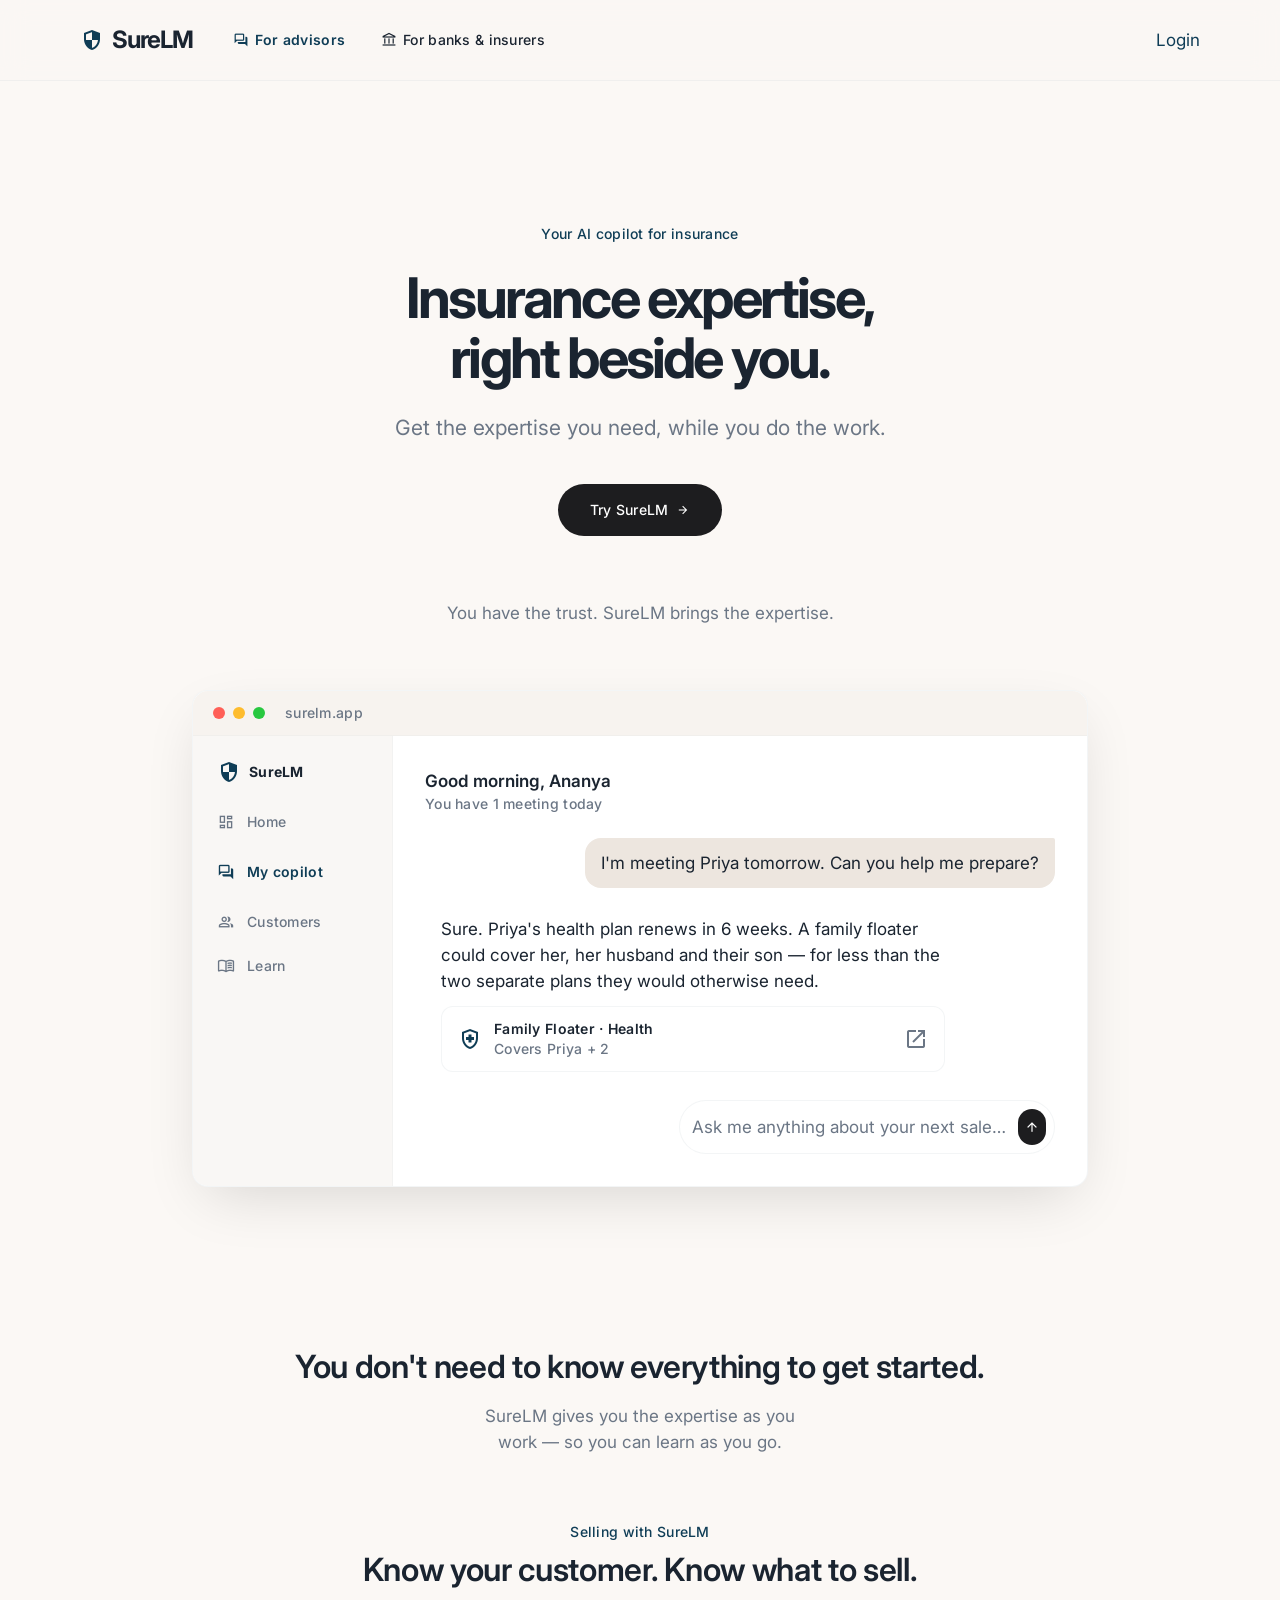
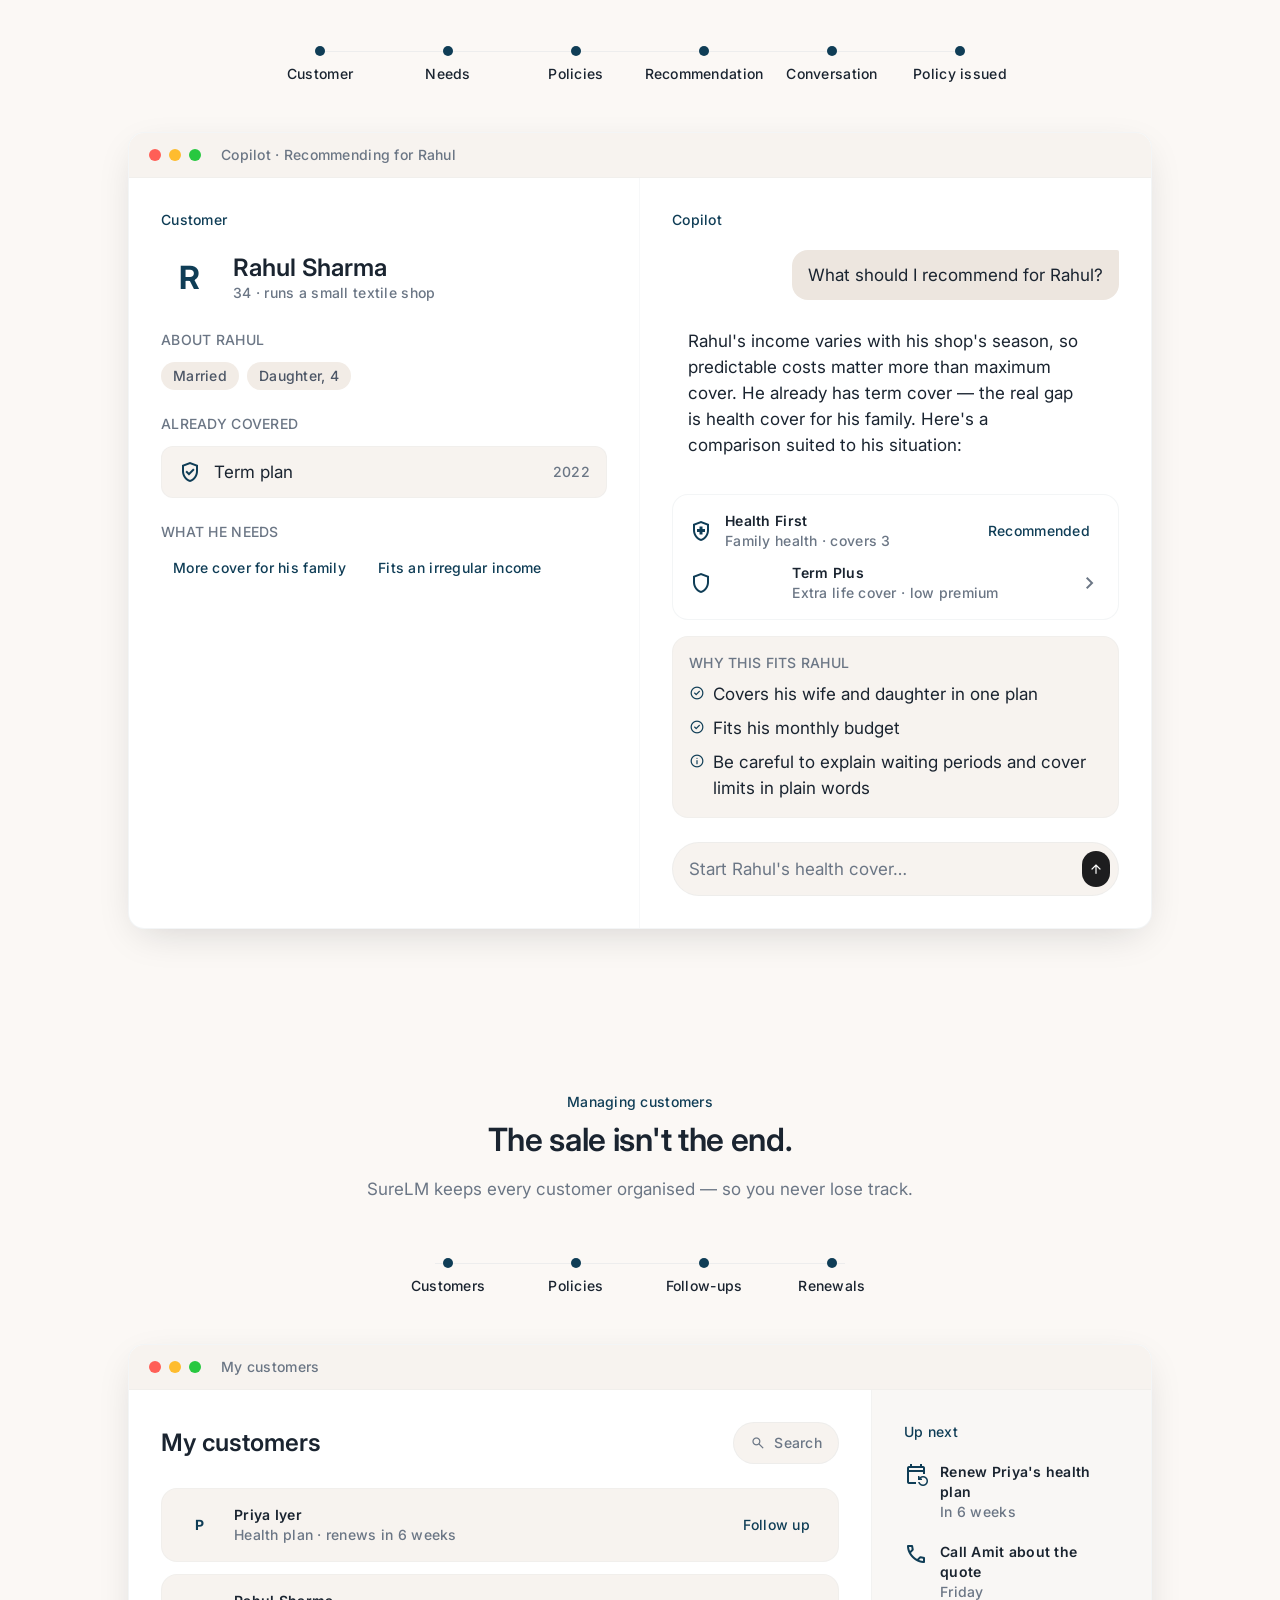
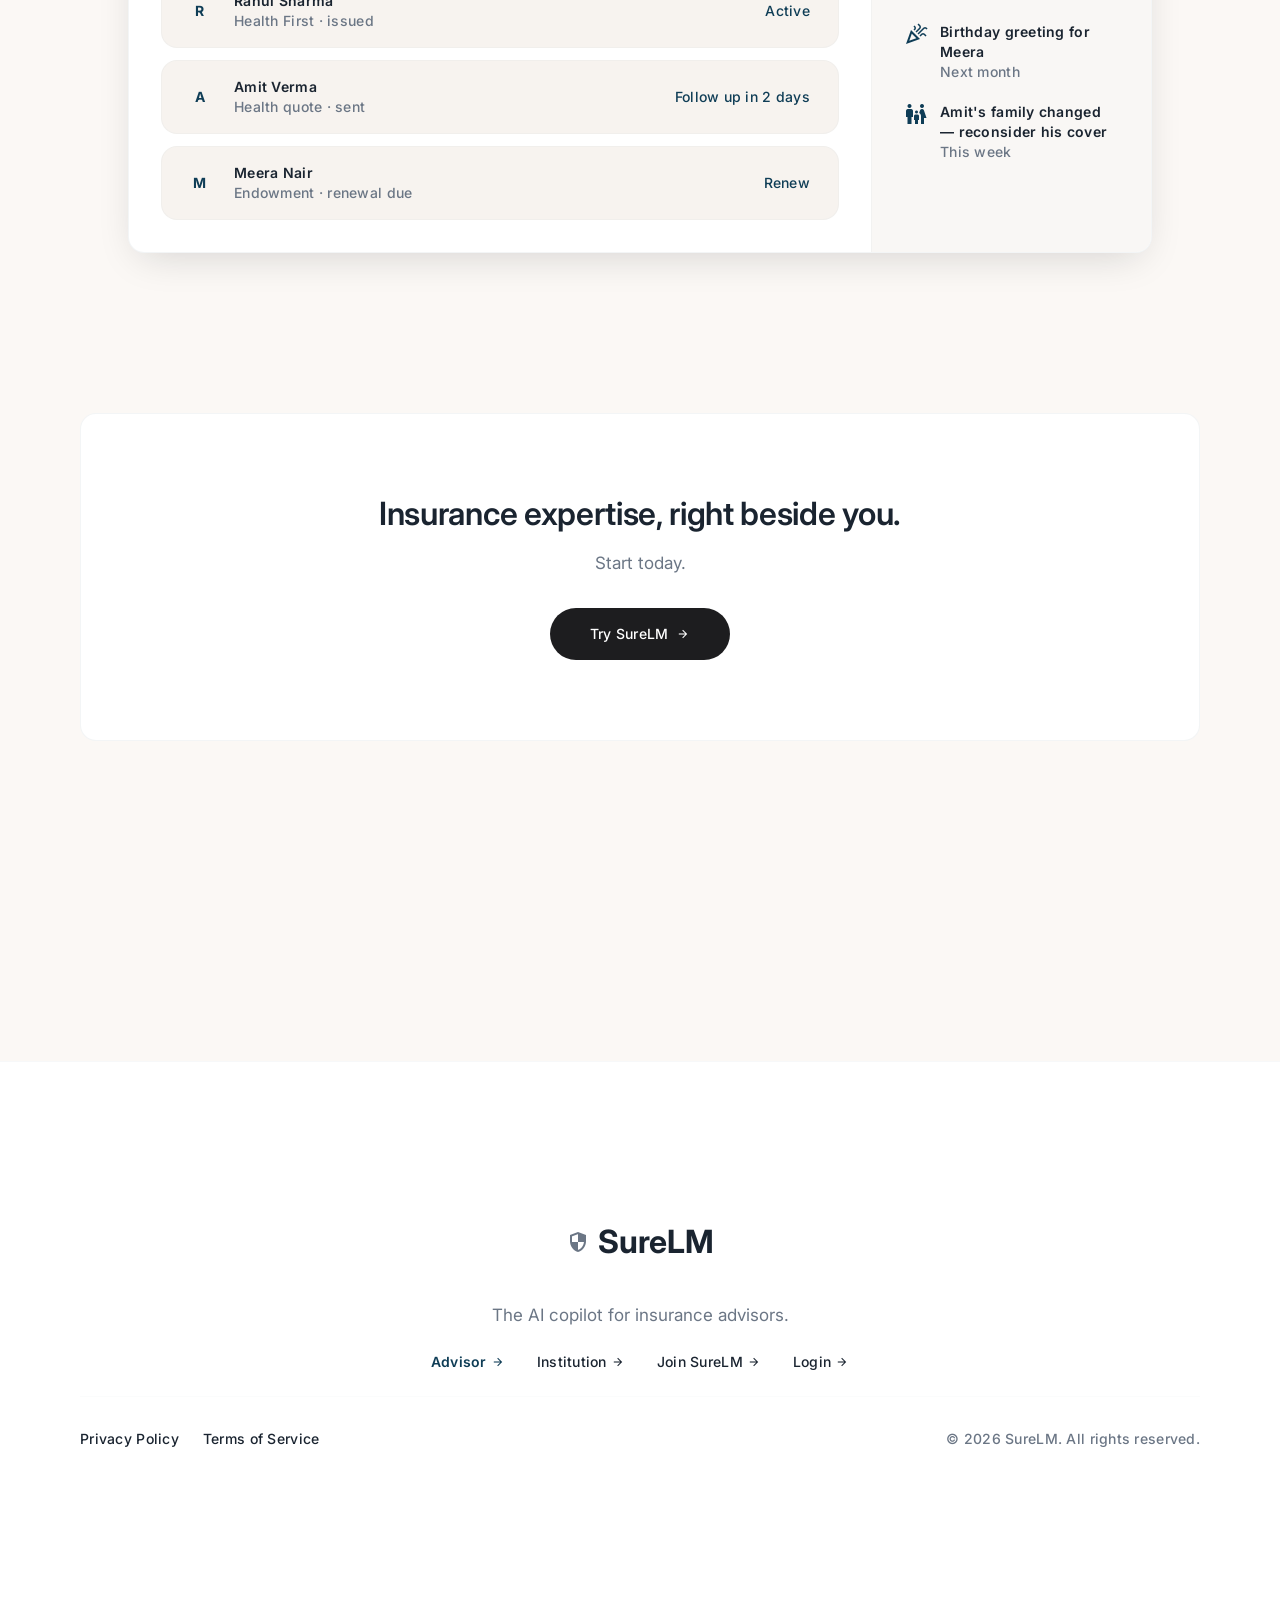
==== commit 3186f507: "Apply frontend-design skill: paper-first palette (ivory/navy/teal/ochre), remove templated chrome (e" ====
--- a/advisor.html
+++ b/advisor.html
@@ -22,7 +22,7 @@
 <meta name="twitter:description" content="SureLM is the AI copilot for insurance advisors. Get expertise as you work — sell and manage insurance with support right beside you."/>
 </head>
 <body class="bg-surface text-on-surface antialiased overflow-x-hidden selection:bg-primary selection:text-white">
-<a id="main" class="sr-only focus:not-sr-only focus:absolute focus:top-4 focus:left-4 focus:bg-white focus:px-4 focus:py-2 focus:rounded-full focus:z-50 focus:shadow-lg" href="#content">Skip to content</a>
+<a id="main" class="sr-only focus:not-sr-only focus:absolute focus:top-4 focus:left-4 focus:bg-surface-container-lowest focus:px-4 focus:py-2 focus:rounded-full focus:z-50 focus:shadow-lg" href="#content">Skip to content</a>
 <!-- TopAppBar -->
 <header class="fixed top-0 w-full z-50 bg-surface/80 backdrop-blur-md border-b border-outline-variant/30">
 <div class="flex justify-between items-center h-20 px-margin-mobile md:px-margin-desktop max-w-container-max mx-auto">
@@ -61,17 +61,17 @@
 <main id="content" class="pt-32 pb-section-gap">
 <!-- 01 Hero -->
 <section class="px-margin-mobile md:px-margin-desktop max-w-container-max mx-auto flex flex-col items-center text-center mt-12 md:mt-24 mb-section-gap">
-<span class="font-label-md text-label-md text-primary uppercase tracking-widest mb-6">Your AI copilot for insurance</span>
+<span class="font-label-md text-label-md text-primary mb-6">Your AI copilot for insurance</span>
 <h1 class="font-display-lg text-display-lg tracking-tighter text-on-surface max-w-[760px] mb-6 text-balance">Insurance expertise, right beside you.</h1>
 <p class="font-body-lg text-body-lg text-secondary max-w-[560px] mb-10 text-balance">Get the expertise you need, while you do the work.</p>
 <div class="flex flex-col sm:flex-row items-center gap-6 mb-16 w-full justify-center">
-<a class="bg-[#1D1D1F] text-white px-8 py-4 rounded-full font-label-md text-label-md transition-all duration-300 hover:bg-opacity-80 hover:-translate-y-0.5 hover:shadow-[0_12px_24px_-8px_rgba(0,0,0,0.3)] w-full sm:w-auto flex items-center justify-center gap-2" href="trial-form.html">
+<a class="bg-[#1D1D1F] text-white px-8 py-4 rounded-full font-label-md text-label-md transition-all duration-300 hover:bg-opacity-90 hover:-translate-y-0.5 hover:shadow-[0_12px_28px_-10px_rgba(63,191,191,0.25)] hover:border hover:border-teal/40 w-full sm:w-auto flex items-center justify-center gap-2" href="trial-form.html">
                         Try SureLM
                         <span class="material-symbols-outlined text-sm" data-icon="arrow_forward" aria-hidden="true" focusable="false">arrow_forward</span>
 </a>
 </div>
 <p class="font-body-md text-body-md text-secondary max-w-md mb-16">You have the trust. SureLM brings the expertise.</p>
-<div class="w-full max-w-4xl mx-auto rounded-3xl overflow-hidden border border-outline-variant/30 bg-white shadow-[0_20px_60px_-15px_rgba(0,0,0,0.15)] text-left">
+<div class="w-full max-w-4xl mx-auto rounded-2xl overflow-hidden border border-outline-variant/30 bg-surface-container-lowest shadow-[0_20px_60px_-15px_rgba(0,0,0,0.15)] text-left">
 <div class="flex items-center gap-2 px-5 py-3 border-b border-outline-variant/20 bg-surface-container-low">
 <span class="window-dot bg-[#ff5f57]"></span>
 <span class="window-dot bg-[#febc2e]"></span>
@@ -105,7 +105,7 @@
 <div class="flex justify-start">
 <div class="max-w-[95%] md:max-w-[85%] bg-primary-fixed rounded-2xl rounded-tl-sm px-4 py-3">
 <p class="font-body-md text-body-md text-on-surface mb-3">Sure. Priya's health plan renews in 6 weeks. A family floater could cover her, her husband and their son — for less than the two separate plans they would otherwise need.</p>
-<div class="flex items-center justify-between gap-4 bg-white rounded-xl border border-outline-variant/30 px-4 py-3">
+<div class="flex items-center justify-between gap-4 bg-surface-container-lowest rounded-xl border border-outline-variant/30 px-4 py-3">
 <div class="flex items-center gap-3">
 <span class="material-symbols-outlined text-primary" data-icon="health_and_safety" aria-hidden="true" focusable="false">health_and_safety</span>
 <div>
@@ -118,7 +118,7 @@
 </div>
 </div>
 <div class="flex justify-end">
-<div class="flex items-center gap-3 bg-white border border-outline-variant/30 rounded-full pl-3 pr-2 py-2 max-w-full md:max-w-[70%]">
+<div class="flex items-center gap-3 bg-surface-container-lowest border border-outline-variant/30 rounded-full pl-3 pr-2 py-2 max-w-full md:max-w-[70%]">
 <span class="font-body-md text-body-md text-secondary truncate">Ask me anything about your next sale…</span>
 <span class="material-symbols-outlined text-white bg-[#1D1D1F] rounded-full p-1.5 text-base" data-icon="arrow_upward" aria-hidden="true" focusable="false">arrow_upward</span>
 </div>
@@ -139,7 +139,7 @@
 <!-- 03 Selling with SureLM -->
 <section class="px-margin-mobile md:px-margin-desktop max-w-container-max mx-auto mb-section-gap scroll-mt-32" id="selling">
 <div class="text-center mb-14">
-<span class="font-label-md text-label-md text-primary uppercase tracking-widest mb-4 inline-block">Selling with SureLM</span>
+<span class="font-label-md text-label-md text-primary mb-2 inline-block">Selling with SureLM</span>
 <h2 class="font-headline-lg-mobile md:font-headline-lg text-headline-lg-mobile md:text-headline-lg text-on-surface mb-4 text-balance">Know your customer. Know what to sell.</h2>
 </div>
 <div class="relative mb-12 max-w-3xl mx-auto">
@@ -153,7 +153,7 @@
 <div class="flex flex-col items-center gap-2 md:flex-1"><div class="w-2.5 h-2.5 rounded-full bg-primary relative z-10"></div><span class="font-label-md text-label-md text-on-surface text-center">Policy issued</span></div>
 </div>
 </div>
-<div class="w-full max-w-5xl mx-auto rounded-3xl overflow-hidden border border-outline-variant/30 bg-white shadow-[0_20px_60px_-15px_rgba(0,0,0,0.12)] text-left">
+<div class="w-full max-w-5xl mx-auto rounded-2xl overflow-hidden border border-outline-variant/30 bg-surface-container-lowest shadow-[0_12px_40px_-12px_rgba(15,20,25,0.18)] text-left">
 <div class="flex items-center gap-2 px-5 py-3 border-b border-outline-variant/20 bg-surface-container-low">
 <span class="window-dot bg-[#ff5f57]"></span>
 <span class="window-dot bg-[#febc2e]"></span>
@@ -162,7 +162,7 @@
 </div>
 <div class="grid md:grid-cols-2">
 <div class="p-6 md:p-8 border-b md:border-b-0 md:border-r border-outline-variant/20">
-<p class="font-label-md text-label-md text-primary uppercase tracking-widest mb-5">Customer</p>
+<p class="font-label-md text-label-md text-primary mb-5">Customer</p>
 <div class="flex items-center gap-4 mb-6">
 <div class="w-14 h-14 rounded-full bg-primary-fixed flex items-center justify-center">
 <span class="font-headline-lg text-headline-lg text-primary font-bold">R</span>
@@ -192,7 +192,7 @@
 </div>
 </div>
 <div class="p-6 md:p-8">
-<p class="font-label-md text-label-md text-primary uppercase tracking-widest mb-5">Copilot</p>
+<p class="font-label-md text-label-md text-primary mb-5">Copilot</p>
 <div class="space-y-4 mb-6">
 <div class="flex justify-end">
 <div class="max-w-[85%] bg-surface-container-high rounded-2xl rounded-tr-sm px-4 py-3">
@@ -205,7 +205,7 @@
 </div>
 </div>
 </div>
-<div class="bg-white border border-outline-variant/30 rounded-2xl p-4 mb-4">
+<div class="bg-surface-container-lowest border border-outline-variant/30 rounded-2xl p-4 mb-4">
 <div class="flex items-center justify-between gap-3 mb-3">
 <div class="flex items-center gap-3">
 <span class="material-symbols-outlined text-primary" data-icon="health_and_safety" aria-hidden="true" focusable="false">health_and_safety</span>
@@ -244,7 +244,7 @@
 <!-- 04 Managing customers -->
 <section class="px-margin-mobile md:px-margin-desktop max-w-container-max mx-auto mb-section-gap scroll-mt-32" id="managing">
 <div class="text-center mb-14">
-<span class="font-label-md text-label-md text-primary uppercase tracking-widest mb-4 inline-block">Managing customers</span>
+<span class="font-label-md text-label-md text-primary mb-2 inline-block">Managing customers</span>
 <h2 class="font-headline-lg-mobile md:font-headline-lg text-headline-lg-mobile md:text-headline-lg text-on-surface mb-4 text-balance">The sale isn't the end.</h2>
 <p class="font-body-md text-body-md text-secondary max-w-xl mx-auto text-balance">SureLM keeps every customer organised — so you never lose track.</p>
 </div>
@@ -257,7 +257,7 @@
 <div class="flex flex-col items-center gap-2 md:flex-1"><div class="w-2.5 h-2.5 rounded-full bg-primary relative z-10"></div><span class="font-label-md text-label-md text-on-surface text-center">Renewals</span></div>
 </div>
 </div>
-<div class="w-full max-w-5xl mx-auto rounded-3xl overflow-hidden border border-outline-variant/30 bg-white shadow-[0_20px_60px_-15px_rgba(0,0,0,0.12)] text-left">
+<div class="w-full max-w-5xl mx-auto rounded-2xl overflow-hidden border border-outline-variant/30 bg-surface-container-lowest shadow-[0_12px_40px_-12px_rgba(15,20,25,0.18)] text-left">
 <div class="flex items-center gap-2 px-5 py-3 border-b border-outline-variant/20 bg-surface-container-low">
 <span class="window-dot bg-[#ff5f57]"></span>
 <span class="window-dot bg-[#febc2e]"></span>
@@ -325,7 +325,7 @@
 </div>
 </div>
 <div class="p-6 md:p-8 border-t md:border-t-0 md:border-l border-outline-variant/20 bg-surface-container-low/60">
-<p class="font-label-md text-label-md text-primary uppercase tracking-widest mb-5">Up next</p>
+<p class="font-label-md text-label-md text-primary mb-5">Up next</p>
 <div class="space-y-5">
 <div class="flex items-start gap-3">
 <span class="material-symbols-outlined text-primary" data-icon="event_repeat" aria-hidden="true" focusable="false">event_repeat</span>
@@ -362,10 +362,10 @@
 </section>
 <!-- 05 Final CTA -->
 <section class="px-margin-mobile md:px-margin-desktop max-w-container-max mx-auto">
-<div class="bg-white rounded-3xl border border-outline-variant/30 py-20 px-6 flex flex-col items-center text-center">
+<div class="bg-surface-container-lowest rounded-2xl border border-outline-variant/30 py-20 px-6 flex flex-col items-center text-center">
 <h2 class="font-headline-lg-mobile md:font-headline-lg text-headline-lg-mobile md:text-headline-lg text-on-surface mb-4 text-balance">Insurance expertise, right beside you.</h2>
 <p class="font-body-md text-body-md text-secondary max-w-xl mx-auto mb-8 text-balance">Start today.</p>
-<a class="bg-[#1D1D1F] text-white px-10 py-4 rounded-full font-label-md text-label-md transition-all duration-300 hover:bg-opacity-80 hover:-translate-y-0.5 hover:shadow-[0_12px_24px_-8px_rgba(0,0,0,0.3)] flex items-center justify-center gap-2" href="trial-form.html">
+<a class="bg-[#1D1D1F] text-white px-10 py-4 rounded-full font-label-md text-label-md transition-all duration-300 hover:bg-opacity-90 hover:-translate-y-0.5 hover:shadow-[0_12px_28px_-10px_rgba(63,191,191,0.25)] hover:border hover:border-teal/40 flex items-center justify-center gap-2" href="trial-form.html">
                         Try SureLM
                         <span class="material-symbols-outlined text-sm" data-icon="arrow_forward" aria-hidden="true" focusable="false">arrow_forward</span>
 </a>
--- a/assets/css/site.css
+++ b/assets/css/site.css
@@ -1 +1 @@
-*,:after,:before{--tw-border-spacing-x:0;--tw-border-spacing-y:0;--tw-translate-x:0;--tw-translate-y:0;--tw-rotate:0;--tw-skew-x:0;--tw-skew-y:0;--tw-scale-x:1;--tw-scale-y:1;--tw-pan-x: ;--tw-pan-y: ;--tw-pinch-zoom: ;--tw-scroll-snap-strictness:proximity;--tw-gradient-from-position: ;--tw-gradient-via-position: ;--tw-gradient-to-position: ;--tw-ordinal: ;--tw-slashed-zero: ;--tw-numeric-figure: ;--tw-numeric-spacing: ;--tw-numeric-fraction: ;--tw-ring-inset: ;--tw-ring-offset-width:0px;--tw-ring-offset-color:#fff;--tw-ring-color:rgba(59,130,246,.5);--tw-ring-offset-shadow:0 0 #0000;--tw-ring-shadow:0 0 #0000;--tw-shadow:0 0 #0000;--tw-shadow-colored:0 0 #0000;--tw-blur: ;--tw-brightness: ;--tw-contrast: ;--tw-grayscale: ;--tw-hue-rotate: ;--tw-invert: ;--tw-saturate: ;--tw-sepia: ;--tw-drop-shadow: ;--tw-backdrop-blur: ;--tw-backdrop-brightness: ;--tw-backdrop-contrast: ;--tw-backdrop-grayscale: ;--tw-backdrop-hue-rotate: ;--tw-backdrop-invert: ;--tw-backdrop-opacity: ;--tw-backdrop-saturate: ;--tw-backdrop-sepia: ;--tw-contain-size: ;--tw-contain-layout: ;--tw-contain-paint: ;--tw-contain-style: }::backdrop{--tw-border-spacing-x:0;--tw-border-spacing-y:0;--tw-translate-x:0;--tw-translate-y:0;--tw-rotate:0;--tw-skew-x:0;--tw-skew-y:0;--tw-scale-x:1;--tw-scale-y:1;--tw-pan-x: ;--tw-pan-y: ;--tw-pinch-zoom: ;--tw-scroll-snap-strictness:proximity;--tw-gradient-from-position: ;--tw-gradient-via-position: ;--tw-gradient-to-position: ;--tw-ordinal: ;--tw-slashed-zero: ;--tw-numeric-figure: ;--tw-numeric-spacing: ;--tw-numeric-fraction: ;--tw-ring-inset: ;--tw-ring-offset-width:0px;--tw-ring-offset-color:#fff;--tw-ring-color:rgba(59,130,246,.5);--tw-ring-offset-shadow:0 0 #0000;--tw-ring-shadow:0 0 #0000;--tw-shadow:0 0 #0000;--tw-shadow-colored:0 0 #0000;--tw-blur: ;--tw-brightness: ;--tw-contrast: ;--tw-grayscale: ;--tw-hue-rotate: ;--tw-invert: ;--tw-saturate: ;--tw-sepia: ;--tw-drop-shadow: ;--tw-backdrop-blur: ;--tw-backdrop-brightness: ;--tw-backdrop-contrast: ;--tw-backdrop-grayscale: ;--tw-backdrop-hue-rotate: ;--tw-backdrop-invert: ;--tw-backdrop-opacity: ;--tw-backdrop-saturate: ;--tw-backdrop-sepia: ;--tw-contain-size: ;--tw-contain-layout: ;--tw-contain-paint: ;--tw-contain-style: }/*! tailwindcss v3.4.19 | MIT License | https://tailwindcss.com*/*,:after,:before{box-sizing:border-box;border:0 solid #e5e7eb}:after,:before{--tw-content:""}:host,html{line-height:1.5;-webkit-text-size-adjust:100%;-moz-tab-size:4;-o-tab-size:4;tab-size:4;font-family:ui-sans-serif,system-ui,sans-serif,Apple Color Emoji,Segoe UI Emoji,Segoe UI Symbol,Noto Color Emoji;font-feature-settings:normal;font-variation-settings:normal;-webkit-tap-highlight-color:transparent}body{margin:0;line-height:inherit}hr{height:0;color:inherit;border-top-width:1px}abbr:where([title]){-webkit-text-decoration:underline dotted;text-decoration:underline dotted}h1,h2,h3,h4,h5,h6{font-size:inherit;font-weight:inherit}a{color:inherit;text-decoration:inherit}b,strong{font-weight:bolder}code,kbd,pre,samp{font-family:ui-monospace,SFMono-Regular,Menlo,Monaco,Consolas,Liberation Mono,Courier New,monospace;font-feature-settings:normal;font-variation-settings:normal;font-size:1em}small{font-size:80%}sub,sup{font-size:75%;line-height:0;position:relative;vertical-align:baseline}sub{bottom:-.25em}sup{top:-.5em}table{text-indent:0;border-color:inherit;border-collapse:collapse}button,input,optgroup,select,textarea{font-family:inherit;font-feature-settings:inherit;font-variation-settings:inherit;font-size:100%;font-weight:inherit;line-height:inherit;letter-spacing:inherit;color:inherit;margin:0;padding:0}button,select{text-transform:none}button,input:where([type=button]),input:where([type=reset]),input:where([type=submit]){-webkit-appearance:button;background-color:transparent;background-image:none}:-moz-focusring{outline:auto}:-moz-ui-invalid{box-shadow:none}progress{vertical-align:baseline}::-webkit-inner-spin-button,::-webkit-outer-spin-button{height:auto}[type=search]{-webkit-appearance:textfield;outline-offset:-2px}::-webkit-search-decoration{-webkit-appearance:none}::-webkit-file-upload-button{-webkit-appearance:button;font:inherit}summary{display:list-item}blockquote,dd,dl,figure,h1,h2,h3,h4,h5,h6,hr,p,pre{margin:0}fieldset{margin:0}fieldset,legend{padding:0}menu,ol,ul{list-style:none;margin:0;padding:0}dialog{padding:0}textarea{resize:vertical}input::-moz-placeholder,textarea::-moz-placeholder{opacity:1;color:#9ca3af}input::placeholder,textarea::placeholder{opacity:1;color:#9ca3af}[role=button],button{cursor:pointer}:disabled{cursor:default}audio,canvas,embed,iframe,img,object,svg,video{display:block;vertical-align:middle}img,video{max-width:100%;height:auto}[hidden]:where(:not([hidden=until-found])){display:none}.sr-only{position:absolute;width:1px;height:1px;padding:0;margin:-1px;overflow:hidden;clip:rect(0,0,0,0);white-space:nowrap;border-width:0}.visible{visibility:visible}.fixed{position:fixed}.absolute{position:absolute}.relative{position:relative}.left-\[10\%\]{left:10%}.left-\[8\%\]{left:8%}.right-\[10\%\]{right:10%}.right-\[8\%\]{right:8%}.top-0{top:0}.top-\[5px\]{top:5px}.z-10{z-index:10}.z-50{z-index:50}.order-1{order:1}.order-2{order:2}.-mx-2\.5{margin-left:-.625rem;margin-right:-.625rem}.-mx-3{margin-left:-.75rem;margin-right:-.75rem}.mx-auto{margin-left:auto;margin-right:auto}.mb-1{margin-bottom:.25rem}.mb-10{margin-bottom:2.5rem}.mb-12{margin-bottom:3rem}.mb-14{margin-bottom:3.5rem}.mb-16{margin-bottom:4rem}.mb-2{margin-bottom:.5rem}.mb-3{margin-bottom:.75rem}.mb-4{margin-bottom:1rem}.mb-5{margin-bottom:1.25rem}.mb-6{margin-bottom:1.5rem}.mb-8{margin-bottom:2rem}.mb-section-gap{margin-bottom:160px}.ml-3{margin-left:.75rem}.ml-auto{margin-left:auto}.mt-12{margin-top:3rem}.mt-3{margin-top:.75rem}.mt-4{margin-top:1rem}.mt-section-gap{margin-top:160px}.block{display:block}.inline-block{display:inline-block}.flex{display:flex}.grid{display:grid}.hidden{display:none}.h-11{height:2.75rem}.h-14{height:3.5rem}.h-2{height:.5rem}.h-2\.5{height:.625rem}.h-20{height:5rem}.h-px{height:1px}.w-11{width:2.75rem}.w-14{width:3.5rem}.w-2{width:.5rem}.w-2\.5{width:.625rem}.w-20{width:5rem}.w-full{width:100%}.min-w-0{min-width:0}.max-w-2xl{max-width:42rem}.max-w-3xl{max-width:48rem}.max-w-4xl{max-width:56rem}.max-w-5xl{max-width:64rem}.max-w-\[560px\]{max-width:560px}.max-w-\[600px\]{max-width:600px}.max-w-\[620px\]{max-width:620px}.max-w-\[760px\]{max-width:760px}.max-w-\[800px\]{max-width:800px}.max-w-\[85\%\]{max-width:85%}.max-w-\[90\%\]{max-width:90%}.max-w-\[95\%\]{max-width:95%}.max-w-container-max{max-width:1200px}.max-w-full{max-width:100%}.max-w-lg{max-width:32rem}.max-w-md{max-width:28rem}.max-w-xl{max-width:36rem}.flex-shrink{flex-shrink:1}.shrink-0{flex-shrink:0}.rotate-90{--tw-rotate:90deg}.rotate-90,.transform{transform:translate(var(--tw-translate-x),var(--tw-translate-y)) rotate(var(--tw-rotate)) skewX(var(--tw-skew-x)) skewY(var(--tw-skew-y)) scaleX(var(--tw-scale-x)) scaleY(var(--tw-scale-y))}.cursor-pointer{cursor:pointer}.scroll-mt-32{scroll-margin-top:8rem}.grid-cols-1{grid-template-columns:repeat(1,minmax(0,1fr))}.grid-cols-2{grid-template-columns:repeat(2,minmax(0,1fr))}.grid-cols-\[1fr_auto\]{grid-template-columns:1fr auto}.grid-cols-\[1fr_auto_auto\]{grid-template-columns:1fr auto auto}.flex-col{flex-direction:column}.flex-wrap{flex-wrap:wrap}.items-start{align-items:flex-start}.items-center{align-items:center}.justify-start{justify-content:flex-start}.justify-end{justify-content:flex-end}.justify-center{justify-content:center}.justify-between{justify-content:space-between}.gap-1{gap:.25rem}.gap-1\.5{gap:.375rem}.gap-12{gap:3rem}.gap-2{gap:.5rem}.gap-3{gap:.75rem}.gap-4{gap:1rem}.gap-5{gap:1.25rem}.gap-6{gap:1.5rem}.gap-8{gap:2rem}.space-y-2>:not([hidden])~:not([hidden]){--tw-space-y-reverse:0;margin-top:calc(.5rem*(1 - var(--tw-space-y-reverse)));margin-bottom:calc(.5rem*var(--tw-space-y-reverse))}.space-y-3>:not([hidden])~:not([hidden]){--tw-space-y-reverse:0;margin-top:calc(.75rem*(1 - var(--tw-space-y-reverse)));margin-bottom:calc(.75rem*var(--tw-space-y-reverse))}.space-y-4>:not([hidden])~:not([hidden]){--tw-space-y-reverse:0;margin-top:calc(1rem*(1 - var(--tw-space-y-reverse)));margin-bottom:calc(1rem*var(--tw-space-y-reverse))}.space-y-5>:not([hidden])~:not([hidden]){--tw-space-y-reverse:0;margin-top:calc(1.25rem*(1 - var(--tw-space-y-reverse)));margin-bottom:calc(1.25rem*var(--tw-space-y-reverse))}.space-y-gutter>:not([hidden])~:not([hidden]){--tw-space-y-reverse:0;margin-top:calc(24px*(1 - var(--tw-space-y-reverse)));margin-bottom:calc(24px*var(--tw-space-y-reverse))}.divide-y>:not([hidden])~:not([hidden]){--tw-divide-y-reverse:0;border-top-width:calc(1px*(1 - var(--tw-divide-y-reverse)));border-bottom-width:calc(1px*var(--tw-divide-y-reverse))}.divide-outline-variant\/20>:not([hidden])~:not([hidden]){border-color:rgba(193,198,213,.2)}.overflow-hidden{overflow:hidden}.overflow-x-hidden{overflow-x:hidden}.scroll-smooth{scroll-behavior:smooth}.truncate{overflow:hidden;text-overflow:ellipsis;white-space:nowrap}.text-wrap{text-wrap:wrap}.text-balance{text-wrap:balance}.rounded-2xl{border-radius:1rem}.rounded-3xl{border-radius:1.5rem}.rounded-full{border-radius:9999px}.rounded-xl{border-radius:.75rem}.rounded-bl-sm{border-bottom-left-radius:.125rem}.rounded-br-sm{border-bottom-right-radius:.125rem}.rounded-tl-sm{border-top-left-radius:.125rem}.rounded-tr-sm{border-top-right-radius:.125rem}.border{border-width:1px}.border-b{border-bottom-width:1px}.border-r{border-right-width:1px}.border-t{border-top-width:1px}.border-outline-variant\/10{border-color:rgba(193,198,213,.1)}.border-outline-variant\/20{border-color:rgba(193,198,213,.2)}.border-outline-variant\/30{border-color:rgba(193,198,213,.3)}.border-primary-fixed-dim{--tw-border-opacity:1;border-color:rgb(170 199 255/var(--tw-border-opacity,1))}.bg-\[\#1D1D1F\]{--tw-bg-opacity:1;background-color:rgb(29 29 31/var(--tw-bg-opacity,1))}.bg-\[\#28c840\]{--tw-bg-opacity:1;background-color:rgb(40 200 64/var(--tw-bg-opacity,1))}.bg-\[\#febc2e\]{--tw-bg-opacity:1;background-color:rgb(254 188 46/var(--tw-bg-opacity,1))}.bg-\[\#ff5f57\]{--tw-bg-opacity:1;background-color:rgb(255 95 87/var(--tw-bg-opacity,1))}.bg-error{--tw-bg-opacity:1;background-color:rgb(186 26 26/var(--tw-bg-opacity,1))}.bg-error-container{--tw-bg-opacity:1;background-color:rgb(255 218 214/var(--tw-bg-opacity,1))}.bg-error-container\/60{background-color:hsla(6,100%,92%,.6)}.bg-outline-variant\/40{background-color:rgba(193,198,213,.4)}.bg-primary{--tw-bg-opacity:1;background-color:rgb(0 78 159/var(--tw-bg-opacity,1))}.bg-primary-fixed{--tw-bg-opacity:1;background-color:rgb(215 227 255/var(--tw-bg-opacity,1))}.bg-primary-fixed\/50{background-color:rgba(215,227,255,.5)}.bg-primary-fixed\/60{background-color:rgba(215,227,255,.6)}.bg-surface{--tw-bg-opacity:1;background-color:rgb(249 249 251/var(--tw-bg-opacity,1))}.bg-surface-container{--tw-bg-opacity:1;background-color:rgb(238 238 240/var(--tw-bg-opacity,1))}.bg-surface-container-high{--tw-bg-opacity:1;background-color:rgb(232 232 234/var(--tw-bg-opacity,1))}.bg-surface-container-highest{--tw-bg-opacity:1;background-color:rgb(226 226 228/var(--tw-bg-opacity,1))}.bg-surface-container-low{--tw-bg-opacity:1;background-color:rgb(243 243 245/var(--tw-bg-opacity,1))}.bg-surface-container-low\/60{background-color:hsla(240,9%,96%,.6)}.bg-surface-container-lowest{--tw-bg-opacity:1;background-color:rgb(255 255 255/var(--tw-bg-opacity,1))}.bg-surface\/80{background-color:rgba(249,249,251,.8)}.bg-surface\/95{background-color:rgba(249,249,251,.95)}.bg-white{--tw-bg-opacity:1;background-color:rgb(255 255 255/var(--tw-bg-opacity,1))}.bg-gradient-to-b{background-image:linear-gradient(to bottom,var(--tw-gradient-stops))}.from-primary\/\[0\.03\]{--tw-gradient-from:rgba(0,78,159,.03) var(--tw-gradient-from-position);--tw-gradient-to:rgba(0,78,159,0) var(--tw-gradient-to-position);--tw-gradient-stops:var(--tw-gradient-from),var(--tw-gradient-to)}.to-transparent{--tw-gradient-to:transparent var(--tw-gradient-to-position)}.p-1\.5{padding:.375rem}.p-10{padding:2.5rem}.p-2{padding:.5rem}.p-4{padding:1rem}.p-5{padding:1.25rem}.p-6{padding:1.5rem}.px-10{padding-left:2.5rem;padding-right:2.5rem}.px-2\.5{padding-left:.625rem;padding-right:.625rem}.px-3{padding-left:.75rem;padding-right:.75rem}.px-4{padding-left:1rem;padding-right:1rem}.px-5{padding-left:1.25rem;padding-right:1.25rem}.px-6{padding-left:1.5rem;padding-right:1.5rem}.px-8{padding-left:2rem;padding-right:2rem}.px-margin-mobile{padding-left:20px;padding-right:20px}.py-0\.5{padding-top:.125rem;padding-bottom:.125rem}.py-1{padding-top:.25rem;padding-bottom:.25rem}.py-1\.5{padding-top:.375rem;padding-bottom:.375rem}.py-2{padding-top:.5rem;padding-bottom:.5rem}.py-2\.5{padding-top:.625rem;padding-bottom:.625rem}.py-20{padding-top:5rem;padding-bottom:5rem}.py-3{padding-top:.75rem;padding-bottom:.75rem}.py-3\.5{padding-top:.875rem;padding-bottom:.875rem}.py-4{padding-top:1rem;padding-bottom:1rem}.py-section-gap{padding-top:160px}.pb-section-gap,.py-section-gap{padding-bottom:160px}.pl-3{padding-left:.75rem}.pl-4{padding-left:1rem}.pr-2{padding-right:.5rem}.pt-3{padding-top:.75rem}.pt-32{padding-top:8rem}.pt-8{padding-top:2rem}.text-left{text-align:left}.text-center{text-align:center}.text-right{text-align:right}.font-body-lg,.font-body-md,.font-display-lg,.font-headline-lg,.font-headline-lg-mobile,.font-label-md{font-family:Inter}.text-2xl{font-size:1.5rem;line-height:2rem}.text-3xl{font-size:1.875rem;line-height:2.25rem}.text-base{font-size:1rem;line-height:1.5rem}.text-body-lg{font-size:21px;line-height:32px}.text-body-lg,.text-body-md{letter-spacing:0;font-weight:400}.text-body-md{font-size:17px;line-height:26px}.text-display-lg{font-size:56px;line-height:60px;letter-spacing:-.01em;font-weight:700}.text-headline-lg{font-size:32px;line-height:40px;letter-spacing:-.01em;font-weight:600}.text-headline-lg-mobile{font-size:24px;line-height:30px;letter-spacing:0;font-weight:600}.text-label-md{font-size:14px;line-height:20px;letter-spacing:.02em;font-weight:500}.text-lg{font-size:1.125rem;line-height:1.75rem}.text-sm{font-size:.875rem;line-height:1.25rem}.font-bold{font-weight:700}.font-medium{font-weight:500}.font-semibold{font-weight:600}.uppercase{text-transform:uppercase}.tracking-tighter{letter-spacing:-.05em}.tracking-widest{letter-spacing:.1em}.text-on-error-container{--tw-text-opacity:1;color:rgb(147 0 10/var(--tw-text-opacity,1))}.text-on-primary-fixed{--tw-text-opacity:1;color:rgb(0 27 62/var(--tw-text-opacity,1))}.text-on-secondary-fixed-variant{--tw-text-opacity:1;color:rgb(71 70 73/var(--tw-text-opacity,1))}.text-on-surface{--tw-text-opacity:1;color:rgb(26 28 29/var(--tw-text-opacity,1))}.text-on-surface-variant{--tw-text-opacity:1;color:rgb(65 71 83/var(--tw-text-opacity,1))}.text-outline{--tw-text-opacity:1;color:rgb(114 119 132/var(--tw-text-opacity,1))}.text-primary{--tw-text-opacity:1;color:rgb(0 78 159/var(--tw-text-opacity,1))}.text-secondary{--tw-text-opacity:1;color:rgb(95 94 96/var(--tw-text-opacity,1))}.text-white{--tw-text-opacity:1;color:rgb(255 255 255/var(--tw-text-opacity,1))}.antialiased{-webkit-font-smoothing:antialiased;-moz-osx-font-smoothing:grayscale}.shadow-\[0_20px_60px_-15px_rgba\(0\2c 0\2c 0\2c 0\.12\)\]{--tw-shadow:0 20px 60px -15px rgba(0,0,0,.12);--tw-shadow-colored:0 20px 60px -15px var(--tw-shadow-color);box-shadow:var(--tw-ring-offset-shadow,0 0 #0000),var(--tw-ring-shadow,0 0 #0000),var(--tw-shadow)}.shadow-\[0_20px_60px_-15px_rgba\(0\2c 0\2c 0\2c 0\.15\)\]{--tw-shadow:0 20px 60px -15px rgba(0,0,0,.15);--tw-shadow-colored:0 20px 60px -15px var(--tw-shadow-color);box-shadow:var(--tw-ring-offset-shadow,0 0 #0000),var(--tw-ring-shadow,0 0 #0000),var(--tw-shadow)}.outline{outline-style:solid}.backdrop-blur-md{--tw-backdrop-blur:blur(12px);-webkit-backdrop-filter:var(--tw-backdrop-blur) var(--tw-backdrop-brightness) var(--tw-backdrop-contrast) var(--tw-backdrop-grayscale) var(--tw-backdrop-hue-rotate) var(--tw-backdrop-invert) var(--tw-backdrop-opacity) var(--tw-backdrop-saturate) var(--tw-backdrop-sepia);backdrop-filter:var(--tw-backdrop-blur) var(--tw-backdrop-brightness) var(--tw-backdrop-contrast) var(--tw-backdrop-grayscale) var(--tw-backdrop-hue-rotate) var(--tw-backdrop-invert) var(--tw-backdrop-opacity) var(--tw-backdrop-saturate) var(--tw-backdrop-sepia)}.transition{transition-property:color,background-color,border-color,text-decoration-color,fill,stroke,opacity,box-shadow,transform,filter,-webkit-backdrop-filter;transition-property:color,background-color,border-color,text-decoration-color,fill,stroke,opacity,box-shadow,transform,filter,backdrop-filter;transition-property:color,background-color,border-color,text-decoration-color,fill,stroke,opacity,box-shadow,transform,filter,backdrop-filter,-webkit-backdrop-filter;transition-timing-function:cubic-bezier(.4,0,.2,1);transition-duration:.15s}.transition-all{transition-property:all;transition-timing-function:cubic-bezier(.4,0,.2,1);transition-duration:.15s}.transition-colors{transition-property:color,background-color,border-color,text-decoration-color,fill,stroke;transition-timing-function:cubic-bezier(.4,0,.2,1);transition-duration:.15s}.transition-opacity{transition-property:opacity;transition-timing-function:cubic-bezier(.4,0,.2,1);transition-duration:.15s}.transition-transform{transition-property:transform;transition-timing-function:cubic-bezier(.4,0,.2,1);transition-duration:.15s}.duration-300{transition-duration:.3s}body{font-family:Inter,sans-serif;background-color:#f5f5f7;color:#1a1c1d;-webkit-font-smoothing:antialiased}a:focus-visible,button:focus-visible{outline:none;box-shadow:0 0 0 2px #004e9f;border-radius:9999px}img{-webkit-user-select:none;-moz-user-select:none;user-select:none;-webkit-user-drag:none}.window-dot{width:12px;height:12px;border-radius:9999px}.hide-scrollbar::-webkit-scrollbar{display:none}.hide-scrollbar{-ms-overflow-style:none;scrollbar-width:none}.glass-nav{background:hsla(0,0%,100%,.8);backdrop-filter:blur(12px);-webkit-backdrop-filter:blur(12px)}.reveal{opacity:0;transform:translateY(20px);transition:opacity .7s cubic-bezier(.16,1,.3,1),transform .7s cubic-bezier(.16,1,.3,1)}.reveal.visible{opacity:1;transform:translateY(0)}@keyframes typingDot{0%,60%,to{opacity:.25;transform:scale(.85)}30%{opacity:1;transform:scale(1)}}.typing-dot:first-child{animation:typingDot 1.4s ease-in-out 0s infinite}.typing-dot:nth-child(2){animation:typingDot 1.4s ease-in-out .2s infinite}.typing-dot:nth-child(3){animation:typingDot 1.4s ease-in-out .4s infinite}@keyframes typingFadeOut{to{opacity:0;transform:scale(.8)}}@keyframes responseFadeIn{to{opacity:1;transform:translateY(0)}}@keyframes subtlePulse{0%,to{opacity:1}50%{opacity:.55}}.pulse-badge{animation:subtlePulse 3s ease-in-out infinite}@keyframes chevronBounce{0%,to{transform:translateY(0)}50%{transform:translateY(6px)}}.chevron-bounce{animation:chevronBounce 2s ease-in-out infinite}.mockup-window{transition:box-shadow .3s ease,transform .3s ease}@media (hover:hover){.mockup-window:hover{box-shadow:0 24px 64px -15px rgba(0,0,0,.18);transform:translateY(-2px)}}.selection\:bg-primary ::-moz-selection{--tw-bg-opacity:1;background-color:rgb(0 78 159/var(--tw-bg-opacity,1))}.selection\:bg-primary ::selection{--tw-bg-opacity:1;background-color:rgb(0 78 159/var(--tw-bg-opacity,1))}.selection\:text-white ::-moz-selection{--tw-text-opacity:1;color:rgb(255 255 255/var(--tw-text-opacity,1))}.selection\:text-white ::selection{--tw-text-opacity:1;color:rgb(255 255 255/var(--tw-text-opacity,1))}.selection\:bg-primary::-moz-selection{--tw-bg-opacity:1;background-color:rgb(0 78 159/var(--tw-bg-opacity,1))}.selection\:bg-primary::selection{--tw-bg-opacity:1;background-color:rgb(0 78 159/var(--tw-bg-opacity,1))}.selection\:text-white::-moz-selection{--tw-text-opacity:1;color:rgb(255 255 255/var(--tw-text-opacity,1))}.selection\:text-white::selection{--tw-text-opacity:1;color:rgb(255 255 255/var(--tw-text-opacity,1))}.hover\:-translate-y-0\.5:hover{--tw-translate-y:-0.125rem;transform:translate(var(--tw-translate-x),var(--tw-translate-y)) rotate(var(--tw-rotate)) skewX(var(--tw-skew-x)) skewY(var(--tw-skew-y)) scaleX(var(--tw-scale-x)) scaleY(var(--tw-scale-y))}.hover\:bg-primary-fixed\/50:hover{background-color:rgba(215,227,255,.5)}.hover\:bg-surface-container:hover{--tw-bg-opacity:1;background-color:rgb(238 238 240/var(--tw-bg-opacity,1))}.hover\:bg-opacity-80:hover{--tw-bg-opacity:0.8}.hover\:text-primary:hover{--tw-text-opacity:1;color:rgb(0 78 159/var(--tw-text-opacity,1))}.hover\:text-primary-container:hover{--tw-text-opacity:1;color:rgb(0 102 204/var(--tw-text-opacity,1))}.hover\:underline:hover{text-decoration-line:underline}.hover\:opacity-80:hover{opacity:.8}.hover\:shadow-\[0_12px_24px_-8px_rgba\(0\2c 0\2c 0\2c 0\.3\)\]:hover{--tw-shadow:0 12px 24px -8px rgba(0,0,0,.3);--tw-shadow-colored:0 12px 24px -8px var(--tw-shadow-color);box-shadow:var(--tw-ring-offset-shadow,0 0 #0000),var(--tw-ring-shadow,0 0 #0000),var(--tw-shadow)}.focus\:not-sr-only:focus{position:static;width:auto;height:auto;padding:0;margin:0;overflow:visible;clip:auto;white-space:normal}.focus\:absolute:focus{position:absolute}.focus\:left-4:focus{left:1rem}.focus\:top-4:focus{top:1rem}.focus\:z-50:focus{z-index:50}.focus\:rounded-full:focus{border-radius:9999px}.focus\:bg-white:focus{--tw-bg-opacity:1;background-color:rgb(255 255 255/var(--tw-bg-opacity,1))}.focus\:px-4:focus{padding-left:1rem;padding-right:1rem}.focus\:py-2:focus{padding-top:.5rem;padding-bottom:.5rem}.focus\:shadow-lg:focus{--tw-shadow:0 10px 15px -3px rgba(0,0,0,.1),0 4px 6px -4px rgba(0,0,0,.1);--tw-shadow-colored:0 10px 15px -3px var(--tw-shadow-color),0 4px 6px -4px var(--tw-shadow-color);box-shadow:var(--tw-ring-offset-shadow,0 0 #0000),var(--tw-ring-shadow,0 0 #0000),var(--tw-shadow)}.active\:opacity-70:active{opacity:.7}.group:hover .group-hover\:translate-x-1{--tw-translate-x:0.25rem;transform:translate(var(--tw-translate-x),var(--tw-translate-y)) rotate(var(--tw-rotate)) skewX(var(--tw-skew-x)) skewY(var(--tw-skew-y)) scaleX(var(--tw-scale-x)) scaleY(var(--tw-scale-y))}@media (min-width:640px){.sm\:block{display:block}.sm\:flex{display:flex}.sm\:hidden{display:none}.sm\:w-auto{width:auto}.sm\:flex-row{flex-direction:row}}@media (min-width:768px){.md\:order-1{order:1}.md\:order-2{order:2}.md\:mt-24{margin-top:6rem}.md\:block{display:block}.md\:flex{display:flex}.md\:w-1\/2{width:50%}.md\:w-auto{width:auto}.md\:max-w-\[70\%\]{max-width:70%}.md\:max-w-\[75\%\]{max-width:75%}.md\:max-w-\[85\%\]{max-width:85%}.md\:flex-1{flex:1 1 0%}.md\:rotate-0{--tw-rotate:0deg;transform:translate(var(--tw-translate-x),var(--tw-translate-y)) rotate(var(--tw-rotate)) skewX(var(--tw-skew-x)) skewY(var(--tw-skew-y)) scaleX(var(--tw-scale-x)) scaleY(var(--tw-scale-y))}.md\:grid-cols-2{grid-template-columns:repeat(2,minmax(0,1fr))}.md\:grid-cols-5{grid-template-columns:repeat(5,minmax(0,1fr))}.md\:grid-cols-\[140px_1fr\]{grid-template-columns:140px 1fr}.md\:grid-cols-\[1fr_280px\]{grid-template-columns:1fr 280px}.md\:grid-cols-\[200px_1fr\]{grid-template-columns:200px 1fr}.md\:flex-row{flex-direction:row}.md\:flex-nowrap{flex-wrap:nowrap}.md\:gap-0{gap:0}.md\:gap-2{gap:.5rem}.md\:gap-24{gap:6rem}.md\:border-b-0{border-bottom-width:0}.md\:border-l{border-left-width:1px}.md\:border-r{border-right-width:1px}.md\:border-t-0{border-top-width:0}.md\:p-10{padding:2.5rem}.md\:p-8{padding:2rem}.md\:px-margin-desktop{padding-left:40px;padding-right:40px}.md\:font-headline-lg{font-family:Inter}.md\:text-headline-lg{font-size:32px;line-height:40px;letter-spacing:-.01em;font-weight:600}}+*,:after,:before{--tw-border-spacing-x:0;--tw-border-spacing-y:0;--tw-translate-x:0;--tw-translate-y:0;--tw-rotate:0;--tw-skew-x:0;--tw-skew-y:0;--tw-scale-x:1;--tw-scale-y:1;--tw-pan-x: ;--tw-pan-y: ;--tw-pinch-zoom: ;--tw-scroll-snap-strictness:proximity;--tw-gradient-from-position: ;--tw-gradient-via-position: ;--tw-gradient-to-position: ;--tw-ordinal: ;--tw-slashed-zero: ;--tw-numeric-figure: ;--tw-numeric-spacing: ;--tw-numeric-fraction: ;--tw-ring-inset: ;--tw-ring-offset-width:0px;--tw-ring-offset-color:#fff;--tw-ring-color:rgba(59,130,246,.5);--tw-ring-offset-shadow:0 0 #0000;--tw-ring-shadow:0 0 #0000;--tw-shadow:0 0 #0000;--tw-shadow-colored:0 0 #0000;--tw-blur: ;--tw-brightness: ;--tw-contrast: ;--tw-grayscale: ;--tw-hue-rotate: ;--tw-invert: ;--tw-saturate: ;--tw-sepia: ;--tw-drop-shadow: ;--tw-backdrop-blur: ;--tw-backdrop-brightness: ;--tw-backdrop-contrast: ;--tw-backdrop-grayscale: ;--tw-backdrop-hue-rotate: ;--tw-backdrop-invert: ;--tw-backdrop-opacity: ;--tw-backdrop-saturate: ;--tw-backdrop-sepia: ;--tw-contain-size: ;--tw-contain-layout: ;--tw-contain-paint: ;--tw-contain-style: }::backdrop{--tw-border-spacing-x:0;--tw-border-spacing-y:0;--tw-translate-x:0;--tw-translate-y:0;--tw-rotate:0;--tw-skew-x:0;--tw-skew-y:0;--tw-scale-x:1;--tw-scale-y:1;--tw-pan-x: ;--tw-pan-y: ;--tw-pinch-zoom: ;--tw-scroll-snap-strictness:proximity;--tw-gradient-from-position: ;--tw-gradient-via-position: ;--tw-gradient-to-position: ;--tw-ordinal: ;--tw-slashed-zero: ;--tw-numeric-figure: ;--tw-numeric-spacing: ;--tw-numeric-fraction: ;--tw-ring-inset: ;--tw-ring-offset-width:0px;--tw-ring-offset-color:#fff;--tw-ring-color:rgba(59,130,246,.5);--tw-ring-offset-shadow:0 0 #0000;--tw-ring-shadow:0 0 #0000;--tw-shadow:0 0 #0000;--tw-shadow-colored:0 0 #0000;--tw-blur: ;--tw-brightness: ;--tw-contrast: ;--tw-grayscale: ;--tw-hue-rotate: ;--tw-invert: ;--tw-saturate: ;--tw-sepia: ;--tw-drop-shadow: ;--tw-backdrop-blur: ;--tw-backdrop-brightness: ;--tw-backdrop-contrast: ;--tw-backdrop-grayscale: ;--tw-backdrop-hue-rotate: ;--tw-backdrop-invert: ;--tw-backdrop-opacity: ;--tw-backdrop-saturate: ;--tw-backdrop-sepia: ;--tw-contain-size: ;--tw-contain-layout: ;--tw-contain-paint: ;--tw-contain-style: }/*! tailwindcss v3.4.19 | MIT License | https://tailwindcss.com*/*,:after,:before{box-sizing:border-box;border:0 solid #e5e7eb}:after,:before{--tw-content:""}:host,html{line-height:1.5;-webkit-text-size-adjust:100%;-moz-tab-size:4;-o-tab-size:4;tab-size:4;font-family:ui-sans-serif,system-ui,sans-serif,Apple Color Emoji,Segoe UI Emoji,Segoe UI Symbol,Noto Color Emoji;font-feature-settings:normal;font-variation-settings:normal;-webkit-tap-highlight-color:transparent}body{margin:0;line-height:inherit}hr{height:0;color:inherit;border-top-width:1px}abbr:where([title]){-webkit-text-decoration:underline dotted;text-decoration:underline dotted}h1,h2,h3,h4,h5,h6{font-size:inherit;font-weight:inherit}a{color:inherit;text-decoration:inherit}b,strong{font-weight:bolder}code,kbd,pre,samp{font-family:ui-monospace,SFMono-Regular,Menlo,Monaco,Consolas,Liberation Mono,Courier New,monospace;font-feature-settings:normal;font-variation-settings:normal;font-size:1em}small{font-size:80%}sub,sup{font-size:75%;line-height:0;position:relative;vertical-align:baseline}sub{bottom:-.25em}sup{top:-.5em}table{text-indent:0;border-color:inherit;border-collapse:collapse}button,input,optgroup,select,textarea{font-family:inherit;font-feature-settings:inherit;font-variation-settings:inherit;font-size:100%;font-weight:inherit;line-height:inherit;letter-spacing:inherit;color:inherit;margin:0;padding:0}button,select{text-transform:none}button,input:where([type=button]),input:where([type=reset]),input:where([type=submit]){-webkit-appearance:button;background-color:transparent;background-image:none}:-moz-focusring{outline:auto}:-moz-ui-invalid{box-shadow:none}progress{vertical-align:baseline}::-webkit-inner-spin-button,::-webkit-outer-spin-button{height:auto}[type=search]{-webkit-appearance:textfield;outline-offset:-2px}::-webkit-search-decoration{-webkit-appearance:none}::-webkit-file-upload-button{-webkit-appearance:button;font:inherit}summary{display:list-item}blockquote,dd,dl,figure,h1,h2,h3,h4,h5,h6,hr,p,pre{margin:0}fieldset{margin:0}fieldset,legend{padding:0}menu,ol,ul{list-style:none;margin:0;padding:0}dialog{padding:0}textarea{resize:vertical}input::-moz-placeholder,textarea::-moz-placeholder{opacity:1;color:#9ca3af}input::placeholder,textarea::placeholder{opacity:1;color:#9ca3af}[role=button],button{cursor:pointer}:disabled{cursor:default}audio,canvas,embed,iframe,img,object,svg,video{display:block;vertical-align:middle}img,video{max-width:100%;height:auto}[hidden]:where(:not([hidden=until-found])){display:none}.sr-only{position:absolute;width:1px;height:1px;padding:0;margin:-1px;overflow:hidden;clip:rect(0,0,0,0);white-space:nowrap;border-width:0}.visible{visibility:visible}.fixed{position:fixed}.absolute{position:absolute}.relative{position:relative}.left-\[10\%\]{left:10%}.left-\[8\%\]{left:8%}.right-\[10\%\]{right:10%}.right-\[8\%\]{right:8%}.top-0{top:0}.top-\[5px\]{top:5px}.z-10{z-index:10}.z-50{z-index:50}.order-1{order:1}.order-2{order:2}.-mx-2\.5{margin-left:-.625rem;margin-right:-.625rem}.-mx-3{margin-left:-.75rem;margin-right:-.75rem}.mx-auto{margin-left:auto;margin-right:auto}.mb-1{margin-bottom:.25rem}.mb-10{margin-bottom:2.5rem}.mb-12{margin-bottom:3rem}.mb-14{margin-bottom:3.5rem}.mb-16{margin-bottom:4rem}.mb-2{margin-bottom:.5rem}.mb-3{margin-bottom:.75rem}.mb-4{margin-bottom:1rem}.mb-5{margin-bottom:1.25rem}.mb-6{margin-bottom:1.5rem}.mb-8{margin-bottom:2rem}.mb-section-gap{margin-bottom:160px}.ml-3{margin-left:.75rem}.ml-auto{margin-left:auto}.mt-12{margin-top:3rem}.mt-3{margin-top:.75rem}.mt-4{margin-top:1rem}.mt-section-gap{margin-top:160px}.block{display:block}.inline-block{display:inline-block}.flex{display:flex}.grid{display:grid}.hidden{display:none}.h-11{height:2.75rem}.h-14{height:3.5rem}.h-2{height:.5rem}.h-2\.5{height:.625rem}.h-20{height:5rem}.h-px{height:1px}.w-11{width:2.75rem}.w-14{width:3.5rem}.w-2{width:.5rem}.w-2\.5{width:.625rem}.w-20{width:5rem}.w-full{width:100%}.min-w-0{min-width:0}.max-w-2xl{max-width:42rem}.max-w-3xl{max-width:48rem}.max-w-4xl{max-width:56rem}.max-w-5xl{max-width:64rem}.max-w-\[560px\]{max-width:560px}.max-w-\[620px\]{max-width:620px}.max-w-\[640px\]{max-width:640px}.max-w-\[760px\]{max-width:760px}.max-w-\[800px\]{max-width:800px}.max-w-\[85\%\]{max-width:85%}.max-w-\[90\%\]{max-width:90%}.max-w-\[95\%\]{max-width:95%}.max-w-container-max{max-width:1200px}.max-w-full{max-width:100%}.max-w-lg{max-width:32rem}.max-w-md{max-width:28rem}.max-w-xl{max-width:36rem}.flex-shrink{flex-shrink:1}.shrink-0{flex-shrink:0}.rotate-90{--tw-rotate:90deg}.rotate-90,.transform{transform:translate(var(--tw-translate-x),var(--tw-translate-y)) rotate(var(--tw-rotate)) skewX(var(--tw-skew-x)) skewY(var(--tw-skew-y)) scaleX(var(--tw-scale-x)) scaleY(var(--tw-scale-y))}.cursor-pointer{cursor:pointer}.scroll-mt-32{scroll-margin-top:8rem}.grid-cols-1{grid-template-columns:repeat(1,minmax(0,1fr))}.grid-cols-2{grid-template-columns:repeat(2,minmax(0,1fr))}.grid-cols-\[1fr_auto\]{grid-template-columns:1fr auto}.grid-cols-\[1fr_auto_auto\]{grid-template-columns:1fr auto auto}.flex-col{flex-direction:column}.flex-wrap{flex-wrap:wrap}.items-start{align-items:flex-start}.items-center{align-items:center}.justify-start{justify-content:flex-start}.justify-end{justify-content:flex-end}.justify-center{justify-content:center}.justify-between{justify-content:space-between}.gap-1{gap:.25rem}.gap-1\.5{gap:.375rem}.gap-12{gap:3rem}.gap-2{gap:.5rem}.gap-3{gap:.75rem}.gap-4{gap:1rem}.gap-5{gap:1.25rem}.gap-6{gap:1.5rem}.gap-8{gap:2rem}.space-y-2>:not([hidden])~:not([hidden]){--tw-space-y-reverse:0;margin-top:calc(.5rem*(1 - var(--tw-space-y-reverse)));margin-bottom:calc(.5rem*var(--tw-space-y-reverse))}.space-y-3>:not([hidden])~:not([hidden]){--tw-space-y-reverse:0;margin-top:calc(.75rem*(1 - var(--tw-space-y-reverse)));margin-bottom:calc(.75rem*var(--tw-space-y-reverse))}.space-y-4>:not([hidden])~:not([hidden]){--tw-space-y-reverse:0;margin-top:calc(1rem*(1 - var(--tw-space-y-reverse)));margin-bottom:calc(1rem*var(--tw-space-y-reverse))}.space-y-5>:not([hidden])~:not([hidden]){--tw-space-y-reverse:0;margin-top:calc(1.25rem*(1 - var(--tw-space-y-reverse)));margin-bottom:calc(1.25rem*var(--tw-space-y-reverse))}.space-y-gutter>:not([hidden])~:not([hidden]){--tw-space-y-reverse:0;margin-top:calc(24px*(1 - var(--tw-space-y-reverse)));margin-bottom:calc(24px*var(--tw-space-y-reverse))}.divide-y>:not([hidden])~:not([hidden]){--tw-divide-y-reverse:0;border-top-width:calc(1px*(1 - var(--tw-divide-y-reverse)));border-bottom-width:calc(1px*var(--tw-divide-y-reverse))}.divide-outline-variant\/20>:not([hidden])~:not([hidden]){border-color:rgba(214,220,226,.2)}.overflow-hidden{overflow:hidden}.overflow-x-hidden{overflow-x:hidden}.scroll-smooth{scroll-behavior:smooth}.truncate{overflow:hidden;text-overflow:ellipsis;white-space:nowrap}.text-wrap{text-wrap:wrap}.text-balance{text-wrap:balance}.rounded-2xl{border-radius:1rem}.rounded-full{border-radius:9999px}.rounded-xl{border-radius:.75rem}.rounded-bl-sm{border-bottom-left-radius:.125rem}.rounded-br-sm{border-bottom-right-radius:.125rem}.rounded-tl-sm{border-top-left-radius:.125rem}.rounded-tr-sm{border-top-right-radius:.125rem}.border{border-width:1px}.border-b{border-bottom-width:1px}.border-r{border-right-width:1px}.border-t{border-top-width:1px}.border-outline-variant\/10{border-color:rgba(214,220,226,.1)}.border-outline-variant\/20{border-color:rgba(214,220,226,.2)}.border-outline-variant\/30{border-color:rgba(214,220,226,.3)}.bg-\[\#1D1D1F\]{--tw-bg-opacity:1;background-color:rgb(29 29 31/var(--tw-bg-opacity,1))}.bg-\[\#28c840\]{--tw-bg-opacity:1;background-color:rgb(40 200 64/var(--tw-bg-opacity,1))}.bg-\[\#febc2e\]{--tw-bg-opacity:1;background-color:rgb(254 188 46/var(--tw-bg-opacity,1))}.bg-\[\#ff5f57\]{--tw-bg-opacity:1;background-color:rgb(255 95 87/var(--tw-bg-opacity,1))}.bg-background{--tw-bg-opacity:1;background-color:rgb(251 248 245/var(--tw-bg-opacity,1))}.bg-outline-variant\/40{background-color:rgba(214,220,226,.4)}.bg-primary{--tw-bg-opacity:1;background-color:rgb(15 61 86/var(--tw-bg-opacity,1))}.bg-surface{--tw-bg-opacity:1;background-color:rgb(251 248 245/var(--tw-bg-opacity,1))}.bg-surface-container{--tw-bg-opacity:1;background-color:rgb(242 236 230/var(--tw-bg-opacity,1))}.bg-surface-container-high{--tw-bg-opacity:1;background-color:rgb(237 230 223/var(--tw-bg-opacity,1))}.bg-surface-container-highest{--tw-bg-opacity:1;background-color:rgb(231 224 216/var(--tw-bg-opacity,1))}.bg-surface-container-low{--tw-bg-opacity:1;background-color:rgb(247 243 239/var(--tw-bg-opacity,1))}.bg-surface-container-low\/60{background-color:hsla(30,33%,95%,.6)}.bg-surface-container-lowest{--tw-bg-opacity:1;background-color:rgb(255 255 255/var(--tw-bg-opacity,1))}.bg-surface\/80{background-color:hsla(30,43%,97%,.8)}.bg-surface\/95{background-color:hsla(30,43%,97%,.95)}.p-1\.5{padding:.375rem}.p-10{padding:2.5rem}.p-2{padding:.5rem}.p-4{padding:1rem}.p-5{padding:1.25rem}.p-6{padding:1.5rem}.px-10{padding-left:2.5rem;padding-right:2.5rem}.px-2\.5{padding-left:.625rem;padding-right:.625rem}.px-3{padding-left:.75rem;padding-right:.75rem}.px-4{padding-left:1rem;padding-right:1rem}.px-5{padding-left:1.25rem;padding-right:1.25rem}.px-6{padding-left:1.5rem;padding-right:1.5rem}.px-8{padding-left:2rem;padding-right:2rem}.px-margin-mobile{padding-left:20px;padding-right:20px}.py-0\.5{padding-top:.125rem;padding-bottom:.125rem}.py-1{padding-top:.25rem;padding-bottom:.25rem}.py-1\.5{padding-top:.375rem;padding-bottom:.375rem}.py-2{padding-top:.5rem;padding-bottom:.5rem}.py-2\.5{padding-top:.625rem;padding-bottom:.625rem}.py-20{padding-top:5rem;padding-bottom:5rem}.py-3{padding-top:.75rem;padding-bottom:.75rem}.py-3\.5{padding-top:.875rem;padding-bottom:.875rem}.py-4{padding-top:1rem;padding-bottom:1rem}.py-section-gap{padding-top:160px}.pb-section-gap,.py-section-gap{padding-bottom:160px}.pl-3{padding-left:.75rem}.pl-4{padding-left:1rem}.pr-2{padding-right:.5rem}.pt-3{padding-top:.75rem}.pt-32{padding-top:8rem}.pt-8{padding-top:2rem}.text-left{text-align:left}.text-center{text-align:center}.text-right{text-align:right}.font-body-lg,.font-body-md,.font-display-lg,.font-headline-lg,.font-headline-lg-mobile,.font-label-md{font-family:Inter}.text-2xl{font-size:1.5rem;line-height:2rem}.text-3xl{font-size:1.875rem;line-height:2.25rem}.text-base{font-size:1rem;line-height:1.5rem}.text-body-lg{font-size:21px;line-height:32px}.text-body-lg,.text-body-md{letter-spacing:0;font-weight:400}.text-body-md{font-size:17px;line-height:26px}.text-display-lg{font-size:56px;line-height:60px;letter-spacing:-.01em;font-weight:700}.text-headline-lg{font-size:32px;line-height:40px;letter-spacing:-.01em;font-weight:600}.text-headline-lg-mobile{font-size:24px;line-height:30px;letter-spacing:0;font-weight:600}.text-label-md{font-size:14px;line-height:20px;letter-spacing:.02em;font-weight:500}.text-lg{font-size:1.125rem;line-height:1.75rem}.text-sm{font-size:.875rem;line-height:1.25rem}.font-bold{font-weight:700}.font-medium{font-weight:500}.font-semibold{font-weight:600}.uppercase{text-transform:uppercase}.leading-\[0\.98\]{line-height:.98}.leading-\[1\.7\]{line-height:1.7}.tracking-\[-0\.03em\]{letter-spacing:-.03em}.tracking-tighter{letter-spacing:-.05em}.text-charcoal{--tw-text-opacity:1;color:rgb(15 20 25/var(--tw-text-opacity,1))}.text-on-surface{--tw-text-opacity:1;color:rgb(26 36 48/var(--tw-text-opacity,1))}.text-on-surface-variant{--tw-text-opacity:1;color:rgb(76 86 102/var(--tw-text-opacity,1))}.text-outline{--tw-text-opacity:1;color:rgb(201 209 217/var(--tw-text-opacity,1))}.text-primary{--tw-text-opacity:1;color:rgb(15 61 86/var(--tw-text-opacity,1))}.text-secondary{--tw-text-opacity:1;color:rgb(107 118 133/var(--tw-text-opacity,1))}.text-slate-ink{--tw-text-opacity:1;color:rgb(26 36 48/var(--tw-text-opacity,1))}.text-white{--tw-text-opacity:1;color:rgb(255 255 255/var(--tw-text-opacity,1))}.antialiased{-webkit-font-smoothing:antialiased;-moz-osx-font-smoothing:grayscale}.shadow-\[0_12px_40px_-12px_rgba\(15\2c 20\2c 25\2c 0\.18\)\]{--tw-shadow:0 12px 40px -12px rgba(15,20,25,.18);--tw-shadow-colored:0 12px 40px -12px var(--tw-shadow-color);box-shadow:var(--tw-ring-offset-shadow,0 0 #0000),var(--tw-ring-shadow,0 0 #0000),var(--tw-shadow)}.shadow-\[0_20px_60px_-15px_rgba\(0\2c 0\2c 0\2c 0\.15\)\]{--tw-shadow:0 20px 60px -15px rgba(0,0,0,.15);--tw-shadow-colored:0 20px 60px -15px var(--tw-shadow-color);box-shadow:var(--tw-ring-offset-shadow,0 0 #0000),var(--tw-ring-shadow,0 0 #0000),var(--tw-shadow)}.outline{outline-style:solid}.backdrop-blur-md{--tw-backdrop-blur:blur(12px);-webkit-backdrop-filter:var(--tw-backdrop-blur) var(--tw-backdrop-brightness) var(--tw-backdrop-contrast) var(--tw-backdrop-grayscale) var(--tw-backdrop-hue-rotate) var(--tw-backdrop-invert) var(--tw-backdrop-opacity) var(--tw-backdrop-saturate) var(--tw-backdrop-sepia);backdrop-filter:var(--tw-backdrop-blur) var(--tw-backdrop-brightness) var(--tw-backdrop-contrast) var(--tw-backdrop-grayscale) var(--tw-backdrop-hue-rotate) var(--tw-backdrop-invert) var(--tw-backdrop-opacity) var(--tw-backdrop-saturate) var(--tw-backdrop-sepia)}.transition{transition-property:color,background-color,border-color,text-decoration-color,fill,stroke,opacity,box-shadow,transform,filter,-webkit-backdrop-filter;transition-property:color,background-color,border-color,text-decoration-color,fill,stroke,opacity,box-shadow,transform,filter,backdrop-filter;transition-property:color,background-color,border-color,text-decoration-color,fill,stroke,opacity,box-shadow,transform,filter,backdrop-filter,-webkit-backdrop-filter;transition-timing-function:cubic-bezier(.4,0,.2,1);transition-duration:.15s}.transition-all{transition-property:all;transition-timing-function:cubic-bezier(.4,0,.2,1);transition-duration:.15s}.transition-colors{transition-property:color,background-color,border-color,text-decoration-color,fill,stroke;transition-timing-function:cubic-bezier(.4,0,.2,1);transition-duration:.15s}.transition-opacity{transition-property:opacity;transition-timing-function:cubic-bezier(.4,0,.2,1);transition-duration:.15s}.transition-transform{transition-property:transform;transition-timing-function:cubic-bezier(.4,0,.2,1);transition-duration:.15s}.duration-300{transition-duration:.3s}body{font-family:Inter,sans-serif;background-color:#fbf8f5;color:#1a1c1d;-webkit-font-smoothing:antialiased}a:focus-visible,button:focus-visible{outline:none;box-shadow:0 0 0 2px #004e9f;border-radius:9999px}img{-webkit-user-select:none;-moz-user-select:none;user-select:none;-webkit-user-drag:none}.window-dot{width:12px;height:12px;border-radius:9999px}.hide-scrollbar::-webkit-scrollbar{display:none}.hide-scrollbar{-ms-overflow-style:none;scrollbar-width:none}.glass-nav{background:hsla(30,43%,97%,.85);backdrop-filter:blur(12px);-webkit-backdrop-filter:blur(12px)}.reveal{opacity:0;transform:translateY(20px);transition:opacity .7s cubic-bezier(.16,1,.3,1),transform .7s cubic-bezier(.16,1,.3,1)}.reveal.visible{opacity:1;transform:translateY(0)}@keyframes typingDot{0%,60%,to{opacity:.25;transform:scale(.85)}30%{opacity:1;transform:scale(1)}}.typing-dot:first-child{animation:typingDot 1.4s ease-in-out 0s infinite}.typing-dot:nth-child(2){animation:typingDot 1.4s ease-in-out .2s infinite}.typing-dot:nth-child(3){animation:typingDot 1.4s ease-in-out .4s infinite}@keyframes typingFadeOut{to{opacity:0;transform:scale(.8)}}@keyframes responseFadeIn{to{opacity:1;transform:translateY(0)}}@keyframes subtlePulse{0%,to{opacity:1}50%{opacity:.55}}.pulse-badge{animation:subtlePulse 3s ease-in-out infinite}@keyframes chevronBounce{0%,to{transform:translateY(0)}50%{transform:translateY(6px)}}.chevron-bounce{animation:chevronBounce 2s ease-in-out infinite}.mockup-window{transition:box-shadow .3s ease,transform .3s ease}@media (hover:hover){.mockup-window:hover{box-shadow:0 20px 48px -16px rgba(15,20,25,.22);transform:translateY(-2px)}}.selection\:bg-primary ::-moz-selection{--tw-bg-opacity:1;background-color:rgb(15 61 86/var(--tw-bg-opacity,1))}.selection\:bg-primary ::selection{--tw-bg-opacity:1;background-color:rgb(15 61 86/var(--tw-bg-opacity,1))}.selection\:text-white ::-moz-selection{--tw-text-opacity:1;color:rgb(255 255 255/var(--tw-text-opacity,1))}.selection\:text-white ::selection{--tw-text-opacity:1;color:rgb(255 255 255/var(--tw-text-opacity,1))}.selection\:bg-primary::-moz-selection{--tw-bg-opacity:1;background-color:rgb(15 61 86/var(--tw-bg-opacity,1))}.selection\:bg-primary::selection{--tw-bg-opacity:1;background-color:rgb(15 61 86/var(--tw-bg-opacity,1))}.selection\:text-white::-moz-selection{--tw-text-opacity:1;color:rgb(255 255 255/var(--tw-text-opacity,1))}.selection\:text-white::selection{--tw-text-opacity:1;color:rgb(255 255 255/var(--tw-text-opacity,1))}.hover\:-translate-y-0\.5:hover{--tw-translate-y:-0.125rem;transform:translate(var(--tw-translate-x),var(--tw-translate-y)) rotate(var(--tw-rotate)) skewX(var(--tw-skew-x)) skewY(var(--tw-skew-y)) scaleX(var(--tw-scale-x)) scaleY(var(--tw-scale-y))}.hover\:border:hover{border-width:1px}.hover\:border-teal\/40:hover{border-color:rgba(63,191,191,.4)}.hover\:bg-surface-container:hover{--tw-bg-opacity:1;background-color:rgb(242 236 230/var(--tw-bg-opacity,1))}.hover\:bg-opacity-90:hover{--tw-bg-opacity:0.9}.hover\:text-primary:hover{--tw-text-opacity:1;color:rgb(15 61 86/var(--tw-text-opacity,1))}.hover\:text-primary-container:hover{--tw-text-opacity:1;color:rgb(26 85 109/var(--tw-text-opacity,1))}.hover\:underline:hover{text-decoration-line:underline}.hover\:opacity-80:hover{opacity:.8}.hover\:shadow-\[0_12px_28px_-10px_rgba\(63\2c 191\2c 191\2c 0\.25\)\]:hover{--tw-shadow:0 12px 28px -10px rgba(63,191,191,.25);--tw-shadow-colored:0 12px 28px -10px var(--tw-shadow-color);box-shadow:var(--tw-ring-offset-shadow,0 0 #0000),var(--tw-ring-shadow,0 0 #0000),var(--tw-shadow)}.focus\:not-sr-only:focus{position:static;width:auto;height:auto;padding:0;margin:0;overflow:visible;clip:auto;white-space:normal}.focus\:absolute:focus{position:absolute}.focus\:left-4:focus{left:1rem}.focus\:top-4:focus{top:1rem}.focus\:z-50:focus{z-index:50}.focus\:rounded-full:focus{border-radius:9999px}.focus\:bg-surface-container-lowest:focus,.focus\:bg-white:focus{--tw-bg-opacity:1;background-color:rgb(255 255 255/var(--tw-bg-opacity,1))}.focus\:px-4:focus{padding-left:1rem;padding-right:1rem}.focus\:py-2:focus{padding-top:.5rem;padding-bottom:.5rem}.focus\:shadow-lg:focus{--tw-shadow:0 10px 15px -3px rgba(0,0,0,.1),0 4px 6px -4px rgba(0,0,0,.1);--tw-shadow-colored:0 10px 15px -3px var(--tw-shadow-color),0 4px 6px -4px var(--tw-shadow-color);box-shadow:var(--tw-ring-offset-shadow,0 0 #0000),var(--tw-ring-shadow,0 0 #0000),var(--tw-shadow)}.active\:opacity-70:active{opacity:.7}.group:hover .group-hover\:translate-x-1{--tw-translate-x:0.25rem;transform:translate(var(--tw-translate-x),var(--tw-translate-y)) rotate(var(--tw-rotate)) skewX(var(--tw-skew-x)) skewY(var(--tw-skew-y)) scaleX(var(--tw-scale-x)) scaleY(var(--tw-scale-y))}@media (min-width:640px){.sm\:block{display:block}.sm\:flex{display:flex}.sm\:hidden{display:none}.sm\:w-auto{width:auto}.sm\:flex-row{flex-direction:row}}@media (min-width:768px){.md\:order-1{order:1}.md\:order-2{order:2}.md\:mt-24{margin-top:6rem}.md\:block{display:block}.md\:flex{display:flex}.md\:w-1\/2{width:50%}.md\:w-auto{width:auto}.md\:max-w-\[70\%\]{max-width:70%}.md\:max-w-\[75\%\]{max-width:75%}.md\:max-w-\[85\%\]{max-width:85%}.md\:flex-1{flex:1 1 0%}.md\:rotate-0{--tw-rotate:0deg;transform:translate(var(--tw-translate-x),var(--tw-translate-y)) rotate(var(--tw-rotate)) skewX(var(--tw-skew-x)) skewY(var(--tw-skew-y)) scaleX(var(--tw-scale-x)) scaleY(var(--tw-scale-y))}.md\:grid-cols-2{grid-template-columns:repeat(2,minmax(0,1fr))}.md\:grid-cols-5{grid-template-columns:repeat(5,minmax(0,1fr))}.md\:grid-cols-\[140px_1fr\]{grid-template-columns:140px 1fr}.md\:grid-cols-\[1fr_280px\]{grid-template-columns:1fr 280px}.md\:grid-cols-\[200px_1fr\]{grid-template-columns:200px 1fr}.md\:flex-row{flex-direction:row}.md\:flex-nowrap{flex-wrap:nowrap}.md\:gap-0{gap:0}.md\:gap-2{gap:.5rem}.md\:gap-24{gap:6rem}.md\:border-b-0{border-bottom-width:0}.md\:border-l{border-left-width:1px}.md\:border-r{border-right-width:1px}.md\:border-t-0{border-top-width:0}.md\:p-10{padding:2.5rem}.md\:p-8{padding:2rem}.md\:px-margin-desktop{padding-left:40px;padding-right:40px}.md\:font-headline-lg{font-family:Inter}.md\:text-headline-lg{font-size:32px;line-height:40px;letter-spacing:-.01em;font-weight:600}}
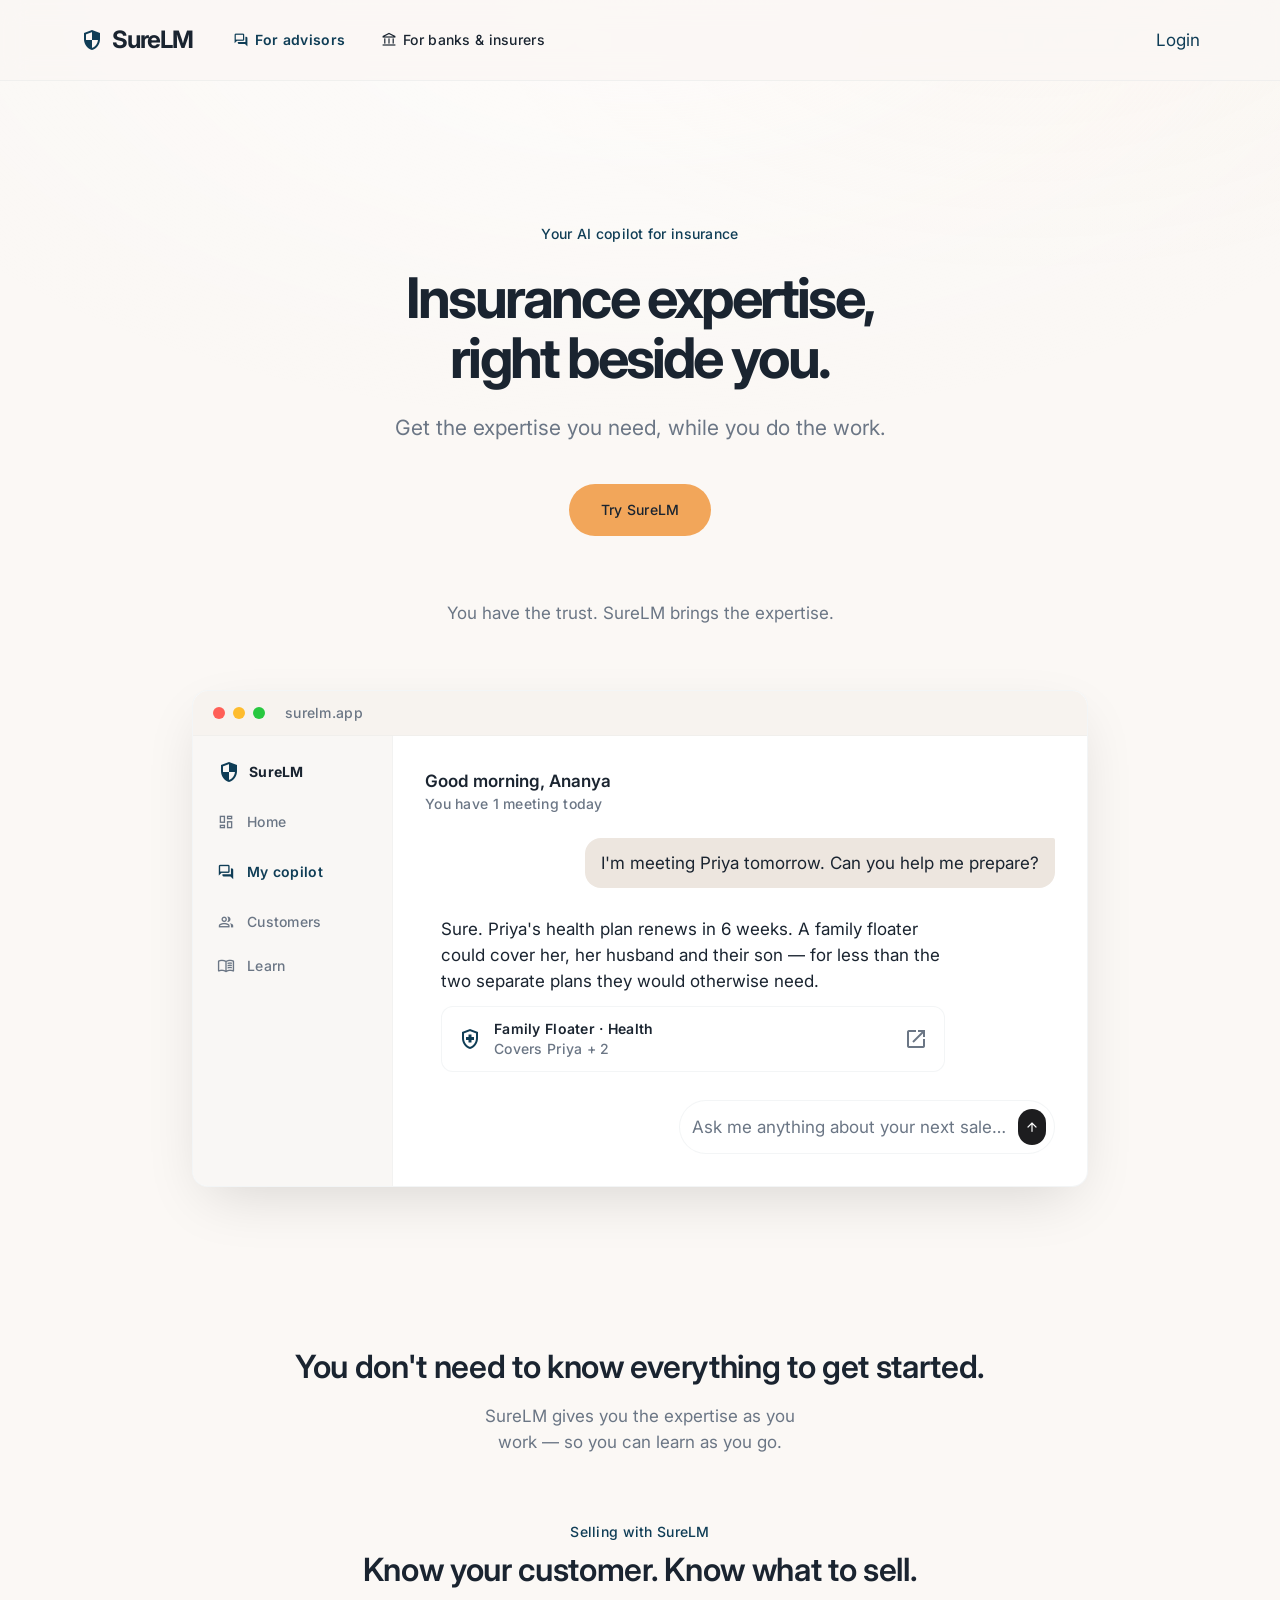
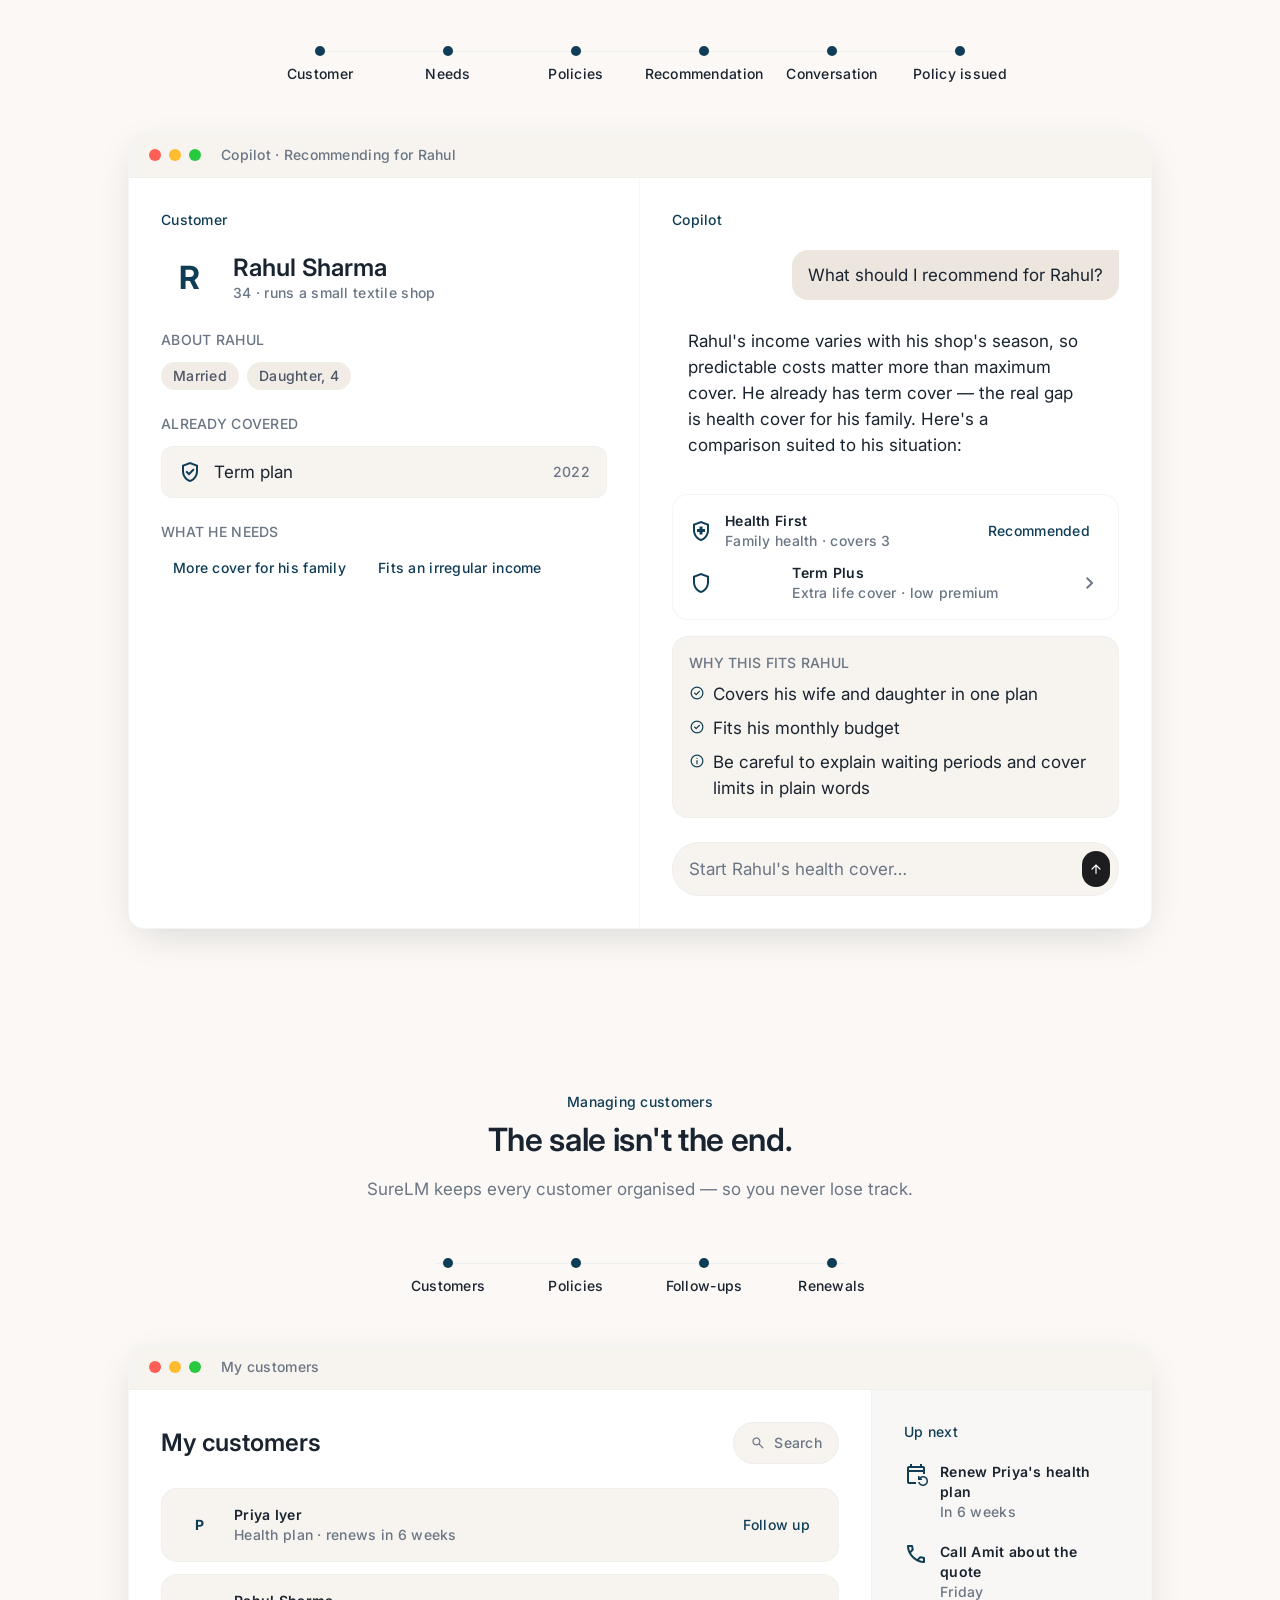
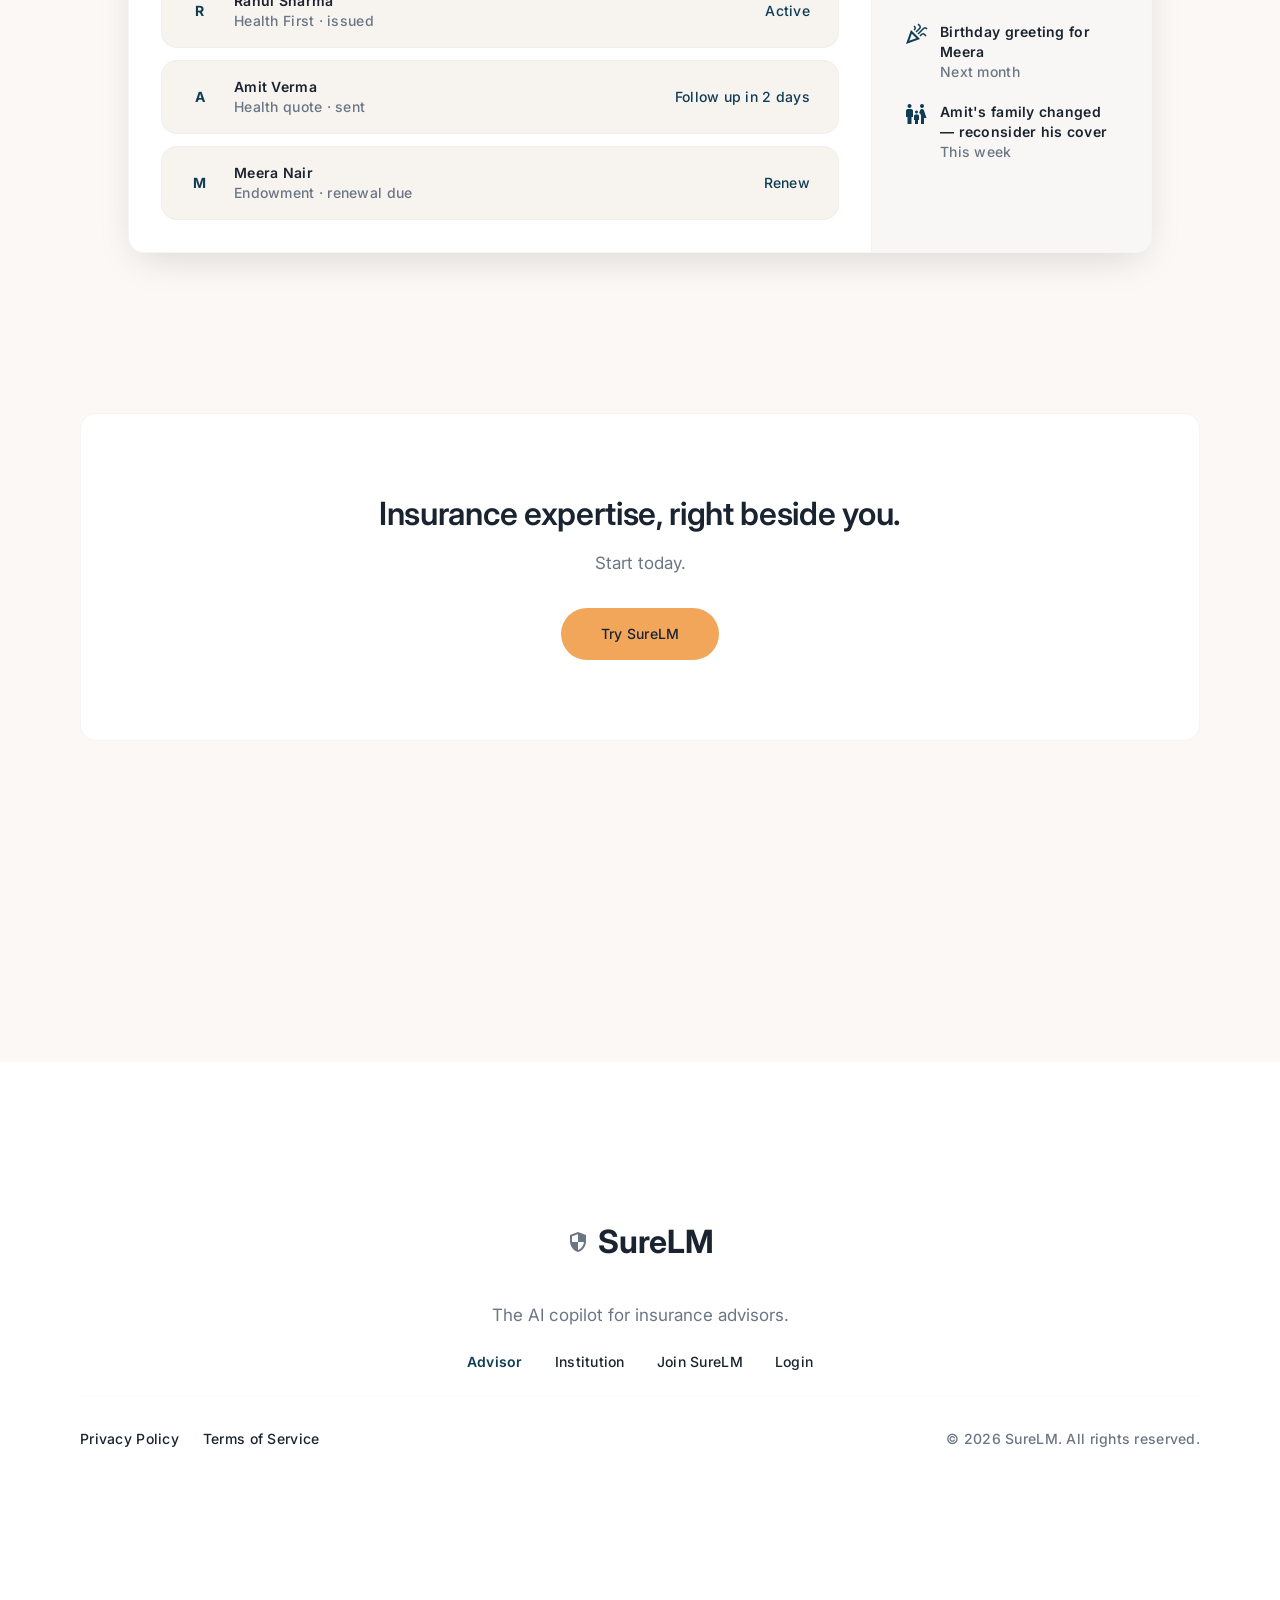
==== commit c15c2d56: "Refine design per frontend-design skill: add prefers-reduced-motion, orchestrate motion, trim arrows" ====
--- a/advisor.html
+++ b/advisor.html
@@ -65,9 +65,9 @@
 <h1 class="font-display-lg text-display-lg tracking-tighter text-on-surface max-w-[760px] mb-6 text-balance">Insurance expertise, right beside you.</h1>
 <p class="font-body-lg text-body-lg text-secondary max-w-[560px] mb-10 text-balance">Get the expertise you need, while you do the work.</p>
 <div class="flex flex-col sm:flex-row items-center gap-6 mb-16 w-full justify-center">
-<a class="bg-[#1D1D1F] text-white px-8 py-4 rounded-full font-label-md text-label-md transition-all duration-300 hover:bg-opacity-90 hover:-translate-y-0.5 hover:shadow-[0_12px_28px_-10px_rgba(63,191,191,0.25)] hover:border hover:border-teal/40 w-full sm:w-auto flex items-center justify-center gap-2" href="trial-form.html">
-                        Try SureLM
-                        <span class="material-symbols-outlined text-sm" data-icon="arrow_forward" aria-hidden="true" focusable="false">arrow_forward</span>
+<a class="bg-[#F2A65A] text-[#1A2430] px-8 py-4 rounded-full font-label-md text-label-md transition-all duration-300 hover:-translate-y-0.5 hover:shadow-[0_12px_24px_-8px_rgba(242,166,90,0.35)]" w-full sm:w-auto flex items-center justify-center gap-2" href="trial-form.html">
+            Try SureLM
+            
 </a>
 </div>
 <p class="font-body-md text-body-md text-secondary max-w-md mb-16">You have the trust. SureLM brings the expertise.</p>
@@ -365,9 +365,9 @@
 <div class="bg-surface-container-lowest rounded-2xl border border-outline-variant/30 py-20 px-6 flex flex-col items-center text-center">
 <h2 class="font-headline-lg-mobile md:font-headline-lg text-headline-lg-mobile md:text-headline-lg text-on-surface mb-4 text-balance">Insurance expertise, right beside you.</h2>
 <p class="font-body-md text-body-md text-secondary max-w-xl mx-auto mb-8 text-balance">Start today.</p>
-<a class="bg-[#1D1D1F] text-white px-10 py-4 rounded-full font-label-md text-label-md transition-all duration-300 hover:bg-opacity-90 hover:-translate-y-0.5 hover:shadow-[0_12px_28px_-10px_rgba(63,191,191,0.25)] hover:border hover:border-teal/40 flex items-center justify-center gap-2" href="trial-form.html">
-                        Try SureLM
-                        <span class="material-symbols-outlined text-sm" data-icon="arrow_forward" aria-hidden="true" focusable="false">arrow_forward</span>
+<a class="bg-[#F2A65A] text-[#1A2430] px-10 py-4 rounded-full font-label-md text-label-md transition-all duration-300 hover:bg-opacity-90 hover:-translate-y-0.5 hover:shadow-[0_12px_28px_-10px_rgba(63,191,191,0.25)] hover:border hover:border-teal/40 flex items-center justify-center gap-2" href="trial-form.html">
+            Try SureLM
+            
 </a>
 </div>
 </section>
@@ -382,20 +382,20 @@
 <p class="font-body-md text-body-md text-secondary text-center max-w-md mb-10">The AI copilot for insurance advisors.</p>
 <nav class="flex flex-col md:flex-row items-center gap-8 mb-16" aria-label="Footer">
 <a class="font-label-md text-label-md text-primary font-semibold flex items-center gap-1 group" href="advisor.html">
-                        Advisor
-                        <span class="material-symbols-outlined text-sm group-hover:translate-x-1 transition-transform" data-icon="arrow_forward" aria-hidden="true" focusable="false">arrow_forward</span>
+            Advisor
+            
 </a>
 <a class="font-label-md text-label-md text-on-secondary-fixed-variant hover:text-primary transition-all cursor-pointer flex items-center gap-1 group" href="institutions.html">
-                        Institution
-                        <span class="material-symbols-outlined text-sm group-hover:translate-x-1 transition-transform" data-icon="arrow_forward" aria-hidden="true" focusable="false">arrow_forward</span>
+            Institution
+            
 </a>
 <a class="font-label-md text-label-md text-on-secondary-fixed-variant hover:text-primary transition-all cursor-pointer flex items-center gap-1 group" href="http://apply.surelm.com">
-                        Join SureLM
-                        <span class="material-symbols-outlined text-sm group-hover:translate-x-1 transition-transform" data-icon="arrow_forward" aria-hidden="true" focusable="false">arrow_forward</span>
+            Join SureLM
+            
 </a>
 <a class="font-label-md text-label-md text-on-secondary-fixed-variant hover:text-primary transition-all cursor-pointer flex items-center gap-1 group" href="https://aiforbharat-six.vercel.app/sign-up">
-                        Login
-                        <span class="material-symbols-outlined text-sm group-hover:translate-x-1 transition-transform" data-icon="arrow_forward" aria-hidden="true" focusable="false">arrow_forward</span>
+            Login
+            
 </a>
 </nav>
 <div class="flex flex-col md:flex-row items-center justify-between w-full pt-8 border-t border-outline-variant/10 gap-4">
--- a/assets/css/site.css
+++ b/assets/css/site.css
@@ -1 +1 @@
-*,:after,:before{--tw-border-spacing-x:0;--tw-border-spacing-y:0;--tw-translate-x:0;--tw-translate-y:0;--tw-rotate:0;--tw-skew-x:0;--tw-skew-y:0;--tw-scale-x:1;--tw-scale-y:1;--tw-pan-x: ;--tw-pan-y: ;--tw-pinch-zoom: ;--tw-scroll-snap-strictness:proximity;--tw-gradient-from-position: ;--tw-gradient-via-position: ;--tw-gradient-to-position: ;--tw-ordinal: ;--tw-slashed-zero: ;--tw-numeric-figure: ;--tw-numeric-spacing: ;--tw-numeric-fraction: ;--tw-ring-inset: ;--tw-ring-offset-width:0px;--tw-ring-offset-color:#fff;--tw-ring-color:rgba(59,130,246,.5);--tw-ring-offset-shadow:0 0 #0000;--tw-ring-shadow:0 0 #0000;--tw-shadow:0 0 #0000;--tw-shadow-colored:0 0 #0000;--tw-blur: ;--tw-brightness: ;--tw-contrast: ;--tw-grayscale: ;--tw-hue-rotate: ;--tw-invert: ;--tw-saturate: ;--tw-sepia: ;--tw-drop-shadow: ;--tw-backdrop-blur: ;--tw-backdrop-brightness: ;--tw-backdrop-contrast: ;--tw-backdrop-grayscale: ;--tw-backdrop-hue-rotate: ;--tw-backdrop-invert: ;--tw-backdrop-opacity: ;--tw-backdrop-saturate: ;--tw-backdrop-sepia: ;--tw-contain-size: ;--tw-contain-layout: ;--tw-contain-paint: ;--tw-contain-style: }::backdrop{--tw-border-spacing-x:0;--tw-border-spacing-y:0;--tw-translate-x:0;--tw-translate-y:0;--tw-rotate:0;--tw-skew-x:0;--tw-skew-y:0;--tw-scale-x:1;--tw-scale-y:1;--tw-pan-x: ;--tw-pan-y: ;--tw-pinch-zoom: ;--tw-scroll-snap-strictness:proximity;--tw-gradient-from-position: ;--tw-gradient-via-position: ;--tw-gradient-to-position: ;--tw-ordinal: ;--tw-slashed-zero: ;--tw-numeric-figure: ;--tw-numeric-spacing: ;--tw-numeric-fraction: ;--tw-ring-inset: ;--tw-ring-offset-width:0px;--tw-ring-offset-color:#fff;--tw-ring-color:rgba(59,130,246,.5);--tw-ring-offset-shadow:0 0 #0000;--tw-ring-shadow:0 0 #0000;--tw-shadow:0 0 #0000;--tw-shadow-colored:0 0 #0000;--tw-blur: ;--tw-brightness: ;--tw-contrast: ;--tw-grayscale: ;--tw-hue-rotate: ;--tw-invert: ;--tw-saturate: ;--tw-sepia: ;--tw-drop-shadow: ;--tw-backdrop-blur: ;--tw-backdrop-brightness: ;--tw-backdrop-contrast: ;--tw-backdrop-grayscale: ;--tw-backdrop-hue-rotate: ;--tw-backdrop-invert: ;--tw-backdrop-opacity: ;--tw-backdrop-saturate: ;--tw-backdrop-sepia: ;--tw-contain-size: ;--tw-contain-layout: ;--tw-contain-paint: ;--tw-contain-style: }/*! tailwindcss v3.4.19 | MIT License | https://tailwindcss.com*/*,:after,:before{box-sizing:border-box;border:0 solid #e5e7eb}:after,:before{--tw-content:""}:host,html{line-height:1.5;-webkit-text-size-adjust:100%;-moz-tab-size:4;-o-tab-size:4;tab-size:4;font-family:ui-sans-serif,system-ui,sans-serif,Apple Color Emoji,Segoe UI Emoji,Segoe UI Symbol,Noto Color Emoji;font-feature-settings:normal;font-variation-settings:normal;-webkit-tap-highlight-color:transparent}body{margin:0;line-height:inherit}hr{height:0;color:inherit;border-top-width:1px}abbr:where([title]){-webkit-text-decoration:underline dotted;text-decoration:underline dotted}h1,h2,h3,h4,h5,h6{font-size:inherit;font-weight:inherit}a{color:inherit;text-decoration:inherit}b,strong{font-weight:bolder}code,kbd,pre,samp{font-family:ui-monospace,SFMono-Regular,Menlo,Monaco,Consolas,Liberation Mono,Courier New,monospace;font-feature-settings:normal;font-variation-settings:normal;font-size:1em}small{font-size:80%}sub,sup{font-size:75%;line-height:0;position:relative;vertical-align:baseline}sub{bottom:-.25em}sup{top:-.5em}table{text-indent:0;border-color:inherit;border-collapse:collapse}button,input,optgroup,select,textarea{font-family:inherit;font-feature-settings:inherit;font-variation-settings:inherit;font-size:100%;font-weight:inherit;line-height:inherit;letter-spacing:inherit;color:inherit;margin:0;padding:0}button,select{text-transform:none}button,input:where([type=button]),input:where([type=reset]),input:where([type=submit]){-webkit-appearance:button;background-color:transparent;background-image:none}:-moz-focusring{outline:auto}:-moz-ui-invalid{box-shadow:none}progress{vertical-align:baseline}::-webkit-inner-spin-button,::-webkit-outer-spin-button{height:auto}[type=search]{-webkit-appearance:textfield;outline-offset:-2px}::-webkit-search-decoration{-webkit-appearance:none}::-webkit-file-upload-button{-webkit-appearance:button;font:inherit}summary{display:list-item}blockquote,dd,dl,figure,h1,h2,h3,h4,h5,h6,hr,p,pre{margin:0}fieldset{margin:0}fieldset,legend{padding:0}menu,ol,ul{list-style:none;margin:0;padding:0}dialog{padding:0}textarea{resize:vertical}input::-moz-placeholder,textarea::-moz-placeholder{opacity:1;color:#9ca3af}input::placeholder,textarea::placeholder{opacity:1;color:#9ca3af}[role=button],button{cursor:pointer}:disabled{cursor:default}audio,canvas,embed,iframe,img,object,svg,video{display:block;vertical-align:middle}img,video{max-width:100%;height:auto}[hidden]:where(:not([hidden=until-found])){display:none}.sr-only{position:absolute;width:1px;height:1px;padding:0;margin:-1px;overflow:hidden;clip:rect(0,0,0,0);white-space:nowrap;border-width:0}.visible{visibility:visible}.fixed{position:fixed}.absolute{position:absolute}.relative{position:relative}.left-\[10\%\]{left:10%}.left-\[8\%\]{left:8%}.right-\[10\%\]{right:10%}.right-\[8\%\]{right:8%}.top-0{top:0}.top-\[5px\]{top:5px}.z-10{z-index:10}.z-50{z-index:50}.order-1{order:1}.order-2{order:2}.-mx-2\.5{margin-left:-.625rem;margin-right:-.625rem}.-mx-3{margin-left:-.75rem;margin-right:-.75rem}.mx-auto{margin-left:auto;margin-right:auto}.mb-1{margin-bottom:.25rem}.mb-10{margin-bottom:2.5rem}.mb-12{margin-bottom:3rem}.mb-14{margin-bottom:3.5rem}.mb-16{margin-bottom:4rem}.mb-2{margin-bottom:.5rem}.mb-3{margin-bottom:.75rem}.mb-4{margin-bottom:1rem}.mb-5{margin-bottom:1.25rem}.mb-6{margin-bottom:1.5rem}.mb-8{margin-bottom:2rem}.mb-section-gap{margin-bottom:160px}.ml-3{margin-left:.75rem}.ml-auto{margin-left:auto}.mt-12{margin-top:3rem}.mt-3{margin-top:.75rem}.mt-4{margin-top:1rem}.mt-section-gap{margin-top:160px}.block{display:block}.inline-block{display:inline-block}.flex{display:flex}.grid{display:grid}.hidden{display:none}.h-11{height:2.75rem}.h-14{height:3.5rem}.h-2{height:.5rem}.h-2\.5{height:.625rem}.h-20{height:5rem}.h-px{height:1px}.w-11{width:2.75rem}.w-14{width:3.5rem}.w-2{width:.5rem}.w-2\.5{width:.625rem}.w-20{width:5rem}.w-full{width:100%}.min-w-0{min-width:0}.max-w-2xl{max-width:42rem}.max-w-3xl{max-width:48rem}.max-w-4xl{max-width:56rem}.max-w-5xl{max-width:64rem}.max-w-\[560px\]{max-width:560px}.max-w-\[620px\]{max-width:620px}.max-w-\[640px\]{max-width:640px}.max-w-\[760px\]{max-width:760px}.max-w-\[800px\]{max-width:800px}.max-w-\[85\%\]{max-width:85%}.max-w-\[90\%\]{max-width:90%}.max-w-\[95\%\]{max-width:95%}.max-w-container-max{max-width:1200px}.max-w-full{max-width:100%}.max-w-lg{max-width:32rem}.max-w-md{max-width:28rem}.max-w-xl{max-width:36rem}.flex-shrink{flex-shrink:1}.shrink-0{flex-shrink:0}.rotate-90{--tw-rotate:90deg}.rotate-90,.transform{transform:translate(var(--tw-translate-x),var(--tw-translate-y)) rotate(var(--tw-rotate)) skewX(var(--tw-skew-x)) skewY(var(--tw-skew-y)) scaleX(var(--tw-scale-x)) scaleY(var(--tw-scale-y))}.cursor-pointer{cursor:pointer}.scroll-mt-32{scroll-margin-top:8rem}.grid-cols-1{grid-template-columns:repeat(1,minmax(0,1fr))}.grid-cols-2{grid-template-columns:repeat(2,minmax(0,1fr))}.grid-cols-\[1fr_auto\]{grid-template-columns:1fr auto}.grid-cols-\[1fr_auto_auto\]{grid-template-columns:1fr auto auto}.flex-col{flex-direction:column}.flex-wrap{flex-wrap:wrap}.items-start{align-items:flex-start}.items-center{align-items:center}.justify-start{justify-content:flex-start}.justify-end{justify-content:flex-end}.justify-center{justify-content:center}.justify-between{justify-content:space-between}.gap-1{gap:.25rem}.gap-1\.5{gap:.375rem}.gap-12{gap:3rem}.gap-2{gap:.5rem}.gap-3{gap:.75rem}.gap-4{gap:1rem}.gap-5{gap:1.25rem}.gap-6{gap:1.5rem}.gap-8{gap:2rem}.space-y-2>:not([hidden])~:not([hidden]){--tw-space-y-reverse:0;margin-top:calc(.5rem*(1 - var(--tw-space-y-reverse)));margin-bottom:calc(.5rem*var(--tw-space-y-reverse))}.space-y-3>:not([hidden])~:not([hidden]){--tw-space-y-reverse:0;margin-top:calc(.75rem*(1 - var(--tw-space-y-reverse)));margin-bottom:calc(.75rem*var(--tw-space-y-reverse))}.space-y-4>:not([hidden])~:not([hidden]){--tw-space-y-reverse:0;margin-top:calc(1rem*(1 - var(--tw-space-y-reverse)));margin-bottom:calc(1rem*var(--tw-space-y-reverse))}.space-y-5>:not([hidden])~:not([hidden]){--tw-space-y-reverse:0;margin-top:calc(1.25rem*(1 - var(--tw-space-y-reverse)));margin-bottom:calc(1.25rem*var(--tw-space-y-reverse))}.space-y-gutter>:not([hidden])~:not([hidden]){--tw-space-y-reverse:0;margin-top:calc(24px*(1 - var(--tw-space-y-reverse)));margin-bottom:calc(24px*var(--tw-space-y-reverse))}.divide-y>:not([hidden])~:not([hidden]){--tw-divide-y-reverse:0;border-top-width:calc(1px*(1 - var(--tw-divide-y-reverse)));border-bottom-width:calc(1px*var(--tw-divide-y-reverse))}.divide-outline-variant\/20>:not([hidden])~:not([hidden]){border-color:rgba(214,220,226,.2)}.overflow-hidden{overflow:hidden}.overflow-x-hidden{overflow-x:hidden}.scroll-smooth{scroll-behavior:smooth}.truncate{overflow:hidden;text-overflow:ellipsis;white-space:nowrap}.text-wrap{text-wrap:wrap}.text-balance{text-wrap:balance}.rounded-2xl{border-radius:1rem}.rounded-full{border-radius:9999px}.rounded-xl{border-radius:.75rem}.rounded-bl-sm{border-bottom-left-radius:.125rem}.rounded-br-sm{border-bottom-right-radius:.125rem}.rounded-tl-sm{border-top-left-radius:.125rem}.rounded-tr-sm{border-top-right-radius:.125rem}.border{border-width:1px}.border-b{border-bottom-width:1px}.border-r{border-right-width:1px}.border-t{border-top-width:1px}.border-outline-variant\/10{border-color:rgba(214,220,226,.1)}.border-outline-variant\/20{border-color:rgba(214,220,226,.2)}.border-outline-variant\/30{border-color:rgba(214,220,226,.3)}.bg-\[\#1D1D1F\]{--tw-bg-opacity:1;background-color:rgb(29 29 31/var(--tw-bg-opacity,1))}.bg-\[\#28c840\]{--tw-bg-opacity:1;background-color:rgb(40 200 64/var(--tw-bg-opacity,1))}.bg-\[\#febc2e\]{--tw-bg-opacity:1;background-color:rgb(254 188 46/var(--tw-bg-opacity,1))}.bg-\[\#ff5f57\]{--tw-bg-opacity:1;background-color:rgb(255 95 87/var(--tw-bg-opacity,1))}.bg-background{--tw-bg-opacity:1;background-color:rgb(251 248 245/var(--tw-bg-opacity,1))}.bg-outline-variant\/40{background-color:rgba(214,220,226,.4)}.bg-primary{--tw-bg-opacity:1;background-color:rgb(15 61 86/var(--tw-bg-opacity,1))}.bg-surface{--tw-bg-opacity:1;background-color:rgb(251 248 245/var(--tw-bg-opacity,1))}.bg-surface-container{--tw-bg-opacity:1;background-color:rgb(242 236 230/var(--tw-bg-opacity,1))}.bg-surface-container-high{--tw-bg-opacity:1;background-color:rgb(237 230 223/var(--tw-bg-opacity,1))}.bg-surface-container-highest{--tw-bg-opacity:1;background-color:rgb(231 224 216/var(--tw-bg-opacity,1))}.bg-surface-container-low{--tw-bg-opacity:1;background-color:rgb(247 243 239/var(--tw-bg-opacity,1))}.bg-surface-container-low\/60{background-color:hsla(30,33%,95%,.6)}.bg-surface-container-lowest{--tw-bg-opacity:1;background-color:rgb(255 255 255/var(--tw-bg-opacity,1))}.bg-surface\/80{background-color:hsla(30,43%,97%,.8)}.bg-surface\/95{background-color:hsla(30,43%,97%,.95)}.p-1\.5{padding:.375rem}.p-10{padding:2.5rem}.p-2{padding:.5rem}.p-4{padding:1rem}.p-5{padding:1.25rem}.p-6{padding:1.5rem}.px-10{padding-left:2.5rem;padding-right:2.5rem}.px-2\.5{padding-left:.625rem;padding-right:.625rem}.px-3{padding-left:.75rem;padding-right:.75rem}.px-4{padding-left:1rem;padding-right:1rem}.px-5{padding-left:1.25rem;padding-right:1.25rem}.px-6{padding-left:1.5rem;padding-right:1.5rem}.px-8{padding-left:2rem;padding-right:2rem}.px-margin-mobile{padding-left:20px;padding-right:20px}.py-0\.5{padding-top:.125rem;padding-bottom:.125rem}.py-1{padding-top:.25rem;padding-bottom:.25rem}.py-1\.5{padding-top:.375rem;padding-bottom:.375rem}.py-2{padding-top:.5rem;padding-bottom:.5rem}.py-2\.5{padding-top:.625rem;padding-bottom:.625rem}.py-20{padding-top:5rem;padding-bottom:5rem}.py-3{padding-top:.75rem;padding-bottom:.75rem}.py-3\.5{padding-top:.875rem;padding-bottom:.875rem}.py-4{padding-top:1rem;padding-bottom:1rem}.py-section-gap{padding-top:160px}.pb-section-gap,.py-section-gap{padding-bottom:160px}.pl-3{padding-left:.75rem}.pl-4{padding-left:1rem}.pr-2{padding-right:.5rem}.pt-3{padding-top:.75rem}.pt-32{padding-top:8rem}.pt-8{padding-top:2rem}.text-left{text-align:left}.text-center{text-align:center}.text-right{text-align:right}.font-body-lg,.font-body-md,.font-display-lg,.font-headline-lg,.font-headline-lg-mobile,.font-label-md{font-family:Inter}.text-2xl{font-size:1.5rem;line-height:2rem}.text-3xl{font-size:1.875rem;line-height:2.25rem}.text-base{font-size:1rem;line-height:1.5rem}.text-body-lg{font-size:21px;line-height:32px}.text-body-lg,.text-body-md{letter-spacing:0;font-weight:400}.text-body-md{font-size:17px;line-height:26px}.text-display-lg{font-size:56px;line-height:60px;letter-spacing:-.01em;font-weight:700}.text-headline-lg{font-size:32px;line-height:40px;letter-spacing:-.01em;font-weight:600}.text-headline-lg-mobile{font-size:24px;line-height:30px;letter-spacing:0;font-weight:600}.text-label-md{font-size:14px;line-height:20px;letter-spacing:.02em;font-weight:500}.text-lg{font-size:1.125rem;line-height:1.75rem}.text-sm{font-size:.875rem;line-height:1.25rem}.font-bold{font-weight:700}.font-medium{font-weight:500}.font-semibold{font-weight:600}.uppercase{text-transform:uppercase}.leading-\[0\.98\]{line-height:.98}.leading-\[1\.7\]{line-height:1.7}.tracking-\[-0\.03em\]{letter-spacing:-.03em}.tracking-tighter{letter-spacing:-.05em}.text-charcoal{--tw-text-opacity:1;color:rgb(15 20 25/var(--tw-text-opacity,1))}.text-on-surface{--tw-text-opacity:1;color:rgb(26 36 48/var(--tw-text-opacity,1))}.text-on-surface-variant{--tw-text-opacity:1;color:rgb(76 86 102/var(--tw-text-opacity,1))}.text-outline{--tw-text-opacity:1;color:rgb(201 209 217/var(--tw-text-opacity,1))}.text-primary{--tw-text-opacity:1;color:rgb(15 61 86/var(--tw-text-opacity,1))}.text-secondary{--tw-text-opacity:1;color:rgb(107 118 133/var(--tw-text-opacity,1))}.text-slate-ink{--tw-text-opacity:1;color:rgb(26 36 48/var(--tw-text-opacity,1))}.text-white{--tw-text-opacity:1;color:rgb(255 255 255/var(--tw-text-opacity,1))}.antialiased{-webkit-font-smoothing:antialiased;-moz-osx-font-smoothing:grayscale}.shadow-\[0_12px_40px_-12px_rgba\(15\2c 20\2c 25\2c 0\.18\)\]{--tw-shadow:0 12px 40px -12px rgba(15,20,25,.18);--tw-shadow-colored:0 12px 40px -12px var(--tw-shadow-color);box-shadow:var(--tw-ring-offset-shadow,0 0 #0000),var(--tw-ring-shadow,0 0 #0000),var(--tw-shadow)}.shadow-\[0_20px_60px_-15px_rgba\(0\2c 0\2c 0\2c 0\.15\)\]{--tw-shadow:0 20px 60px -15px rgba(0,0,0,.15);--tw-shadow-colored:0 20px 60px -15px var(--tw-shadow-color);box-shadow:var(--tw-ring-offset-shadow,0 0 #0000),var(--tw-ring-shadow,0 0 #0000),var(--tw-shadow)}.outline{outline-style:solid}.backdrop-blur-md{--tw-backdrop-blur:blur(12px);-webkit-backdrop-filter:var(--tw-backdrop-blur) var(--tw-backdrop-brightness) var(--tw-backdrop-contrast) var(--tw-backdrop-grayscale) var(--tw-backdrop-hue-rotate) var(--tw-backdrop-invert) var(--tw-backdrop-opacity) var(--tw-backdrop-saturate) var(--tw-backdrop-sepia);backdrop-filter:var(--tw-backdrop-blur) var(--tw-backdrop-brightness) var(--tw-backdrop-contrast) var(--tw-backdrop-grayscale) var(--tw-backdrop-hue-rotate) var(--tw-backdrop-invert) var(--tw-backdrop-opacity) var(--tw-backdrop-saturate) var(--tw-backdrop-sepia)}.transition{transition-property:color,background-color,border-color,text-decoration-color,fill,stroke,opacity,box-shadow,transform,filter,-webkit-backdrop-filter;transition-property:color,background-color,border-color,text-decoration-color,fill,stroke,opacity,box-shadow,transform,filter,backdrop-filter;transition-property:color,background-color,border-color,text-decoration-color,fill,stroke,opacity,box-shadow,transform,filter,backdrop-filter,-webkit-backdrop-filter;transition-timing-function:cubic-bezier(.4,0,.2,1);transition-duration:.15s}.transition-all{transition-property:all;transition-timing-function:cubic-bezier(.4,0,.2,1);transition-duration:.15s}.transition-colors{transition-property:color,background-color,border-color,text-decoration-color,fill,stroke;transition-timing-function:cubic-bezier(.4,0,.2,1);transition-duration:.15s}.transition-opacity{transition-property:opacity;transition-timing-function:cubic-bezier(.4,0,.2,1);transition-duration:.15s}.transition-transform{transition-property:transform;transition-timing-function:cubic-bezier(.4,0,.2,1);transition-duration:.15s}.duration-300{transition-duration:.3s}body{font-family:Inter,sans-serif;background-color:#fbf8f5;color:#1a1c1d;-webkit-font-smoothing:antialiased}a:focus-visible,button:focus-visible{outline:none;box-shadow:0 0 0 2px #004e9f;border-radius:9999px}img{-webkit-user-select:none;-moz-user-select:none;user-select:none;-webkit-user-drag:none}.window-dot{width:12px;height:12px;border-radius:9999px}.hide-scrollbar::-webkit-scrollbar{display:none}.hide-scrollbar{-ms-overflow-style:none;scrollbar-width:none}.glass-nav{background:hsla(30,43%,97%,.85);backdrop-filter:blur(12px);-webkit-backdrop-filter:blur(12px)}.reveal{opacity:0;transform:translateY(20px);transition:opacity .7s cubic-bezier(.16,1,.3,1),transform .7s cubic-bezier(.16,1,.3,1)}.reveal.visible{opacity:1;transform:translateY(0)}@keyframes typingDot{0%,60%,to{opacity:.25;transform:scale(.85)}30%{opacity:1;transform:scale(1)}}.typing-dot:first-child{animation:typingDot 1.4s ease-in-out 0s infinite}.typing-dot:nth-child(2){animation:typingDot 1.4s ease-in-out .2s infinite}.typing-dot:nth-child(3){animation:typingDot 1.4s ease-in-out .4s infinite}@keyframes typingFadeOut{to{opacity:0;transform:scale(.8)}}@keyframes responseFadeIn{to{opacity:1;transform:translateY(0)}}@keyframes subtlePulse{0%,to{opacity:1}50%{opacity:.55}}.pulse-badge{animation:subtlePulse 3s ease-in-out infinite}@keyframes chevronBounce{0%,to{transform:translateY(0)}50%{transform:translateY(6px)}}.chevron-bounce{animation:chevronBounce 2s ease-in-out infinite}.mockup-window{transition:box-shadow .3s ease,transform .3s ease}@media (hover:hover){.mockup-window:hover{box-shadow:0 20px 48px -16px rgba(15,20,25,.22);transform:translateY(-2px)}}.selection\:bg-primary ::-moz-selection{--tw-bg-opacity:1;background-color:rgb(15 61 86/var(--tw-bg-opacity,1))}.selection\:bg-primary ::selection{--tw-bg-opacity:1;background-color:rgb(15 61 86/var(--tw-bg-opacity,1))}.selection\:text-white ::-moz-selection{--tw-text-opacity:1;color:rgb(255 255 255/var(--tw-text-opacity,1))}.selection\:text-white ::selection{--tw-text-opacity:1;color:rgb(255 255 255/var(--tw-text-opacity,1))}.selection\:bg-primary::-moz-selection{--tw-bg-opacity:1;background-color:rgb(15 61 86/var(--tw-bg-opacity,1))}.selection\:bg-primary::selection{--tw-bg-opacity:1;background-color:rgb(15 61 86/var(--tw-bg-opacity,1))}.selection\:text-white::-moz-selection{--tw-text-opacity:1;color:rgb(255 255 255/var(--tw-text-opacity,1))}.selection\:text-white::selection{--tw-text-opacity:1;color:rgb(255 255 255/var(--tw-text-opacity,1))}.hover\:-translate-y-0\.5:hover{--tw-translate-y:-0.125rem;transform:translate(var(--tw-translate-x),var(--tw-translate-y)) rotate(var(--tw-rotate)) skewX(var(--tw-skew-x)) skewY(var(--tw-skew-y)) scaleX(var(--tw-scale-x)) scaleY(var(--tw-scale-y))}.hover\:border:hover{border-width:1px}.hover\:border-teal\/40:hover{border-color:rgba(63,191,191,.4)}.hover\:bg-surface-container:hover{--tw-bg-opacity:1;background-color:rgb(242 236 230/var(--tw-bg-opacity,1))}.hover\:bg-opacity-90:hover{--tw-bg-opacity:0.9}.hover\:text-primary:hover{--tw-text-opacity:1;color:rgb(15 61 86/var(--tw-text-opacity,1))}.hover\:text-primary-container:hover{--tw-text-opacity:1;color:rgb(26 85 109/var(--tw-text-opacity,1))}.hover\:underline:hover{text-decoration-line:underline}.hover\:opacity-80:hover{opacity:.8}.hover\:shadow-\[0_12px_28px_-10px_rgba\(63\2c 191\2c 191\2c 0\.25\)\]:hover{--tw-shadow:0 12px 28px -10px rgba(63,191,191,.25);--tw-shadow-colored:0 12px 28px -10px var(--tw-shadow-color);box-shadow:var(--tw-ring-offset-shadow,0 0 #0000),var(--tw-ring-shadow,0 0 #0000),var(--tw-shadow)}.focus\:not-sr-only:focus{position:static;width:auto;height:auto;padding:0;margin:0;overflow:visible;clip:auto;white-space:normal}.focus\:absolute:focus{position:absolute}.focus\:left-4:focus{left:1rem}.focus\:top-4:focus{top:1rem}.focus\:z-50:focus{z-index:50}.focus\:rounded-full:focus{border-radius:9999px}.focus\:bg-surface-container-lowest:focus,.focus\:bg-white:focus{--tw-bg-opacity:1;background-color:rgb(255 255 255/var(--tw-bg-opacity,1))}.focus\:px-4:focus{padding-left:1rem;padding-right:1rem}.focus\:py-2:focus{padding-top:.5rem;padding-bottom:.5rem}.focus\:shadow-lg:focus{--tw-shadow:0 10px 15px -3px rgba(0,0,0,.1),0 4px 6px -4px rgba(0,0,0,.1);--tw-shadow-colored:0 10px 15px -3px var(--tw-shadow-color),0 4px 6px -4px var(--tw-shadow-color);box-shadow:var(--tw-ring-offset-shadow,0 0 #0000),var(--tw-ring-shadow,0 0 #0000),var(--tw-shadow)}.active\:opacity-70:active{opacity:.7}.group:hover .group-hover\:translate-x-1{--tw-translate-x:0.25rem;transform:translate(var(--tw-translate-x),var(--tw-translate-y)) rotate(var(--tw-rotate)) skewX(var(--tw-skew-x)) skewY(var(--tw-skew-y)) scaleX(var(--tw-scale-x)) scaleY(var(--tw-scale-y))}@media (min-width:640px){.sm\:block{display:block}.sm\:flex{display:flex}.sm\:hidden{display:none}.sm\:w-auto{width:auto}.sm\:flex-row{flex-direction:row}}@media (min-width:768px){.md\:order-1{order:1}.md\:order-2{order:2}.md\:mt-24{margin-top:6rem}.md\:block{display:block}.md\:flex{display:flex}.md\:w-1\/2{width:50%}.md\:w-auto{width:auto}.md\:max-w-\[70\%\]{max-width:70%}.md\:max-w-\[75\%\]{max-width:75%}.md\:max-w-\[85\%\]{max-width:85%}.md\:flex-1{flex:1 1 0%}.md\:rotate-0{--tw-rotate:0deg;transform:translate(var(--tw-translate-x),var(--tw-translate-y)) rotate(var(--tw-rotate)) skewX(var(--tw-skew-x)) skewY(var(--tw-skew-y)) scaleX(var(--tw-scale-x)) scaleY(var(--tw-scale-y))}.md\:grid-cols-2{grid-template-columns:repeat(2,minmax(0,1fr))}.md\:grid-cols-5{grid-template-columns:repeat(5,minmax(0,1fr))}.md\:grid-cols-\[140px_1fr\]{grid-template-columns:140px 1fr}.md\:grid-cols-\[1fr_280px\]{grid-template-columns:1fr 280px}.md\:grid-cols-\[200px_1fr\]{grid-template-columns:200px 1fr}.md\:flex-row{flex-direction:row}.md\:flex-nowrap{flex-wrap:nowrap}.md\:gap-0{gap:0}.md\:gap-2{gap:.5rem}.md\:gap-24{gap:6rem}.md\:border-b-0{border-bottom-width:0}.md\:border-l{border-left-width:1px}.md\:border-r{border-right-width:1px}.md\:border-t-0{border-top-width:0}.md\:p-10{padding:2.5rem}.md\:p-8{padding:2rem}.md\:px-margin-desktop{padding-left:40px;padding-right:40px}.md\:font-headline-lg{font-family:Inter}.md\:text-headline-lg{font-size:32px;line-height:40px;letter-spacing:-.01em;font-weight:600}}+*,:after,:before{--tw-border-spacing-x:0;--tw-border-spacing-y:0;--tw-translate-x:0;--tw-translate-y:0;--tw-rotate:0;--tw-skew-x:0;--tw-skew-y:0;--tw-scale-x:1;--tw-scale-y:1;--tw-pan-x: ;--tw-pan-y: ;--tw-pinch-zoom: ;--tw-scroll-snap-strictness:proximity;--tw-gradient-from-position: ;--tw-gradient-via-position: ;--tw-gradient-to-position: ;--tw-ordinal: ;--tw-slashed-zero: ;--tw-numeric-figure: ;--tw-numeric-spacing: ;--tw-numeric-fraction: ;--tw-ring-inset: ;--tw-ring-offset-width:0px;--tw-ring-offset-color:#fff;--tw-ring-color:rgba(59,130,246,.5);--tw-ring-offset-shadow:0 0 #0000;--tw-ring-shadow:0 0 #0000;--tw-shadow:0 0 #0000;--tw-shadow-colored:0 0 #0000;--tw-blur: ;--tw-brightness: ;--tw-contrast: ;--tw-grayscale: ;--tw-hue-rotate: ;--tw-invert: ;--tw-saturate: ;--tw-sepia: ;--tw-drop-shadow: ;--tw-backdrop-blur: ;--tw-backdrop-brightness: ;--tw-backdrop-contrast: ;--tw-backdrop-grayscale: ;--tw-backdrop-hue-rotate: ;--tw-backdrop-invert: ;--tw-backdrop-opacity: ;--tw-backdrop-saturate: ;--tw-backdrop-sepia: ;--tw-contain-size: ;--tw-contain-layout: ;--tw-contain-paint: ;--tw-contain-style: }::backdrop{--tw-border-spacing-x:0;--tw-border-spacing-y:0;--tw-translate-x:0;--tw-translate-y:0;--tw-rotate:0;--tw-skew-x:0;--tw-skew-y:0;--tw-scale-x:1;--tw-scale-y:1;--tw-pan-x: ;--tw-pan-y: ;--tw-pinch-zoom: ;--tw-scroll-snap-strictness:proximity;--tw-gradient-from-position: ;--tw-gradient-via-position: ;--tw-gradient-to-position: ;--tw-ordinal: ;--tw-slashed-zero: ;--tw-numeric-figure: ;--tw-numeric-spacing: ;--tw-numeric-fraction: ;--tw-ring-inset: ;--tw-ring-offset-width:0px;--tw-ring-offset-color:#fff;--tw-ring-color:rgba(59,130,246,.5);--tw-ring-offset-shadow:0 0 #0000;--tw-ring-shadow:0 0 #0000;--tw-shadow:0 0 #0000;--tw-shadow-colored:0 0 #0000;--tw-blur: ;--tw-brightness: ;--tw-contrast: ;--tw-grayscale: ;--tw-hue-rotate: ;--tw-invert: ;--tw-saturate: ;--tw-sepia: ;--tw-drop-shadow: ;--tw-backdrop-blur: ;--tw-backdrop-brightness: ;--tw-backdrop-contrast: ;--tw-backdrop-grayscale: ;--tw-backdrop-hue-rotate: ;--tw-backdrop-invert: ;--tw-backdrop-opacity: ;--tw-backdrop-saturate: ;--tw-backdrop-sepia: ;--tw-contain-size: ;--tw-contain-layout: ;--tw-contain-paint: ;--tw-contain-style: }/*! tailwindcss v3.4.19 | MIT License | https://tailwindcss.com*/*,:after,:before{box-sizing:border-box;border:0 solid #e5e7eb}:after,:before{--tw-content:""}:host,html{line-height:1.5;-webkit-text-size-adjust:100%;-moz-tab-size:4;-o-tab-size:4;tab-size:4;font-family:ui-sans-serif,system-ui,sans-serif,Apple Color Emoji,Segoe UI Emoji,Segoe UI Symbol,Noto Color Emoji;font-feature-settings:normal;font-variation-settings:normal;-webkit-tap-highlight-color:transparent}body{margin:0;line-height:inherit}hr{height:0;color:inherit;border-top-width:1px}abbr:where([title]){-webkit-text-decoration:underline dotted;text-decoration:underline dotted}h1,h2,h3,h4,h5,h6{font-size:inherit;font-weight:inherit}a{color:inherit;text-decoration:inherit}b,strong{font-weight:bolder}code,kbd,pre,samp{font-family:ui-monospace,SFMono-Regular,Menlo,Monaco,Consolas,Liberation Mono,Courier New,monospace;font-feature-settings:normal;font-variation-settings:normal;font-size:1em}small{font-size:80%}sub,sup{font-size:75%;line-height:0;position:relative;vertical-align:baseline}sub{bottom:-.25em}sup{top:-.5em}table{text-indent:0;border-color:inherit;border-collapse:collapse}button,input,optgroup,select,textarea{font-family:inherit;font-feature-settings:inherit;font-variation-settings:inherit;font-size:100%;font-weight:inherit;line-height:inherit;letter-spacing:inherit;color:inherit;margin:0;padding:0}button,select{text-transform:none}button,input:where([type=button]),input:where([type=reset]),input:where([type=submit]){-webkit-appearance:button;background-color:transparent;background-image:none}:-moz-focusring{outline:auto}:-moz-ui-invalid{box-shadow:none}progress{vertical-align:baseline}::-webkit-inner-spin-button,::-webkit-outer-spin-button{height:auto}[type=search]{-webkit-appearance:textfield;outline-offset:-2px}::-webkit-search-decoration{-webkit-appearance:none}::-webkit-file-upload-button{-webkit-appearance:button;font:inherit}summary{display:list-item}blockquote,dd,dl,figure,h1,h2,h3,h4,h5,h6,hr,p,pre{margin:0}fieldset{margin:0}fieldset,legend{padding:0}menu,ol,ul{list-style:none;margin:0;padding:0}dialog{padding:0}textarea{resize:vertical}input::-moz-placeholder,textarea::-moz-placeholder{opacity:1;color:#9ca3af}input::placeholder,textarea::placeholder{opacity:1;color:#9ca3af}[role=button],button{cursor:pointer}:disabled{cursor:default}audio,canvas,embed,iframe,img,object,svg,video{display:block;vertical-align:middle}img,video{max-width:100%;height:auto}[hidden]:where(:not([hidden=until-found])){display:none}.sr-only{position:absolute;width:1px;height:1px;padding:0;margin:-1px;overflow:hidden;clip:rect(0,0,0,0);white-space:nowrap;border-width:0}.visible{visibility:visible}.fixed{position:fixed}.absolute{position:absolute}.relative{position:relative}.left-\[10\%\]{left:10%}.left-\[8\%\]{left:8%}.right-\[10\%\]{right:10%}.right-\[8\%\]{right:8%}.top-0{top:0}.top-\[5px\]{top:5px}.z-10{z-index:10}.z-50{z-index:50}.order-1{order:1}.order-2{order:2}.-mx-2\.5{margin-left:-.625rem;margin-right:-.625rem}.-mx-3{margin-left:-.75rem;margin-right:-.75rem}.mx-auto{margin-left:auto;margin-right:auto}.mb-1{margin-bottom:.25rem}.mb-10{margin-bottom:2.5rem}.mb-12{margin-bottom:3rem}.mb-14{margin-bottom:3.5rem}.mb-16{margin-bottom:4rem}.mb-2{margin-bottom:.5rem}.mb-3{margin-bottom:.75rem}.mb-4{margin-bottom:1rem}.mb-5{margin-bottom:1.25rem}.mb-6{margin-bottom:1.5rem}.mb-8{margin-bottom:2rem}.mb-section-gap{margin-bottom:160px}.ml-3{margin-left:.75rem}.ml-auto{margin-left:auto}.mt-12{margin-top:3rem}.mt-3{margin-top:.75rem}.mt-4{margin-top:1rem}.mt-section-gap{margin-top:160px}.block{display:block}.inline-block{display:inline-block}.flex{display:flex}.grid{display:grid}.hidden{display:none}.h-11{height:2.75rem}.h-14{height:3.5rem}.h-2{height:.5rem}.h-2\.5{height:.625rem}.h-20{height:5rem}.h-px{height:1px}.w-11{width:2.75rem}.w-14{width:3.5rem}.w-2{width:.5rem}.w-2\.5{width:.625rem}.w-20{width:5rem}.w-full{width:100%}.min-w-0{min-width:0}.max-w-2xl{max-width:42rem}.max-w-3xl{max-width:48rem}.max-w-4xl{max-width:56rem}.max-w-5xl{max-width:64rem}.max-w-\[560px\]{max-width:560px}.max-w-\[620px\]{max-width:620px}.max-w-\[68ch\]{max-width:68ch}.max-w-\[70ch\]{max-width:70ch}.max-w-\[760px\]{max-width:760px}.max-w-\[800px\]{max-width:800px}.max-w-\[85\%\]{max-width:85%}.max-w-\[90\%\]{max-width:90%}.max-w-\[95\%\]{max-width:95%}.max-w-container-max{max-width:1200px}.max-w-full{max-width:100%}.max-w-lg{max-width:32rem}.max-w-md{max-width:28rem}.max-w-xl{max-width:36rem}.flex-shrink{flex-shrink:1}.shrink-0{flex-shrink:0}.transform{transform:translate(var(--tw-translate-x),var(--tw-translate-y)) rotate(var(--tw-rotate)) skewX(var(--tw-skew-x)) skewY(var(--tw-skew-y)) scaleX(var(--tw-scale-x)) scaleY(var(--tw-scale-y))}.cursor-pointer{cursor:pointer}.scroll-mt-32{scroll-margin-top:8rem}.grid-cols-1{grid-template-columns:repeat(1,minmax(0,1fr))}.grid-cols-2{grid-template-columns:repeat(2,minmax(0,1fr))}.grid-cols-\[1fr_auto\]{grid-template-columns:1fr auto}.grid-cols-\[1fr_auto_auto\]{grid-template-columns:1fr auto auto}.flex-col{flex-direction:column}.flex-wrap{flex-wrap:wrap}.items-start{align-items:flex-start}.items-center{align-items:center}.justify-start{justify-content:flex-start}.justify-end{justify-content:flex-end}.justify-center{justify-content:center}.justify-between{justify-content:space-between}.gap-1{gap:.25rem}.gap-1\.5{gap:.375rem}.gap-12{gap:3rem}.gap-2{gap:.5rem}.gap-3{gap:.75rem}.gap-4{gap:1rem}.gap-5{gap:1.25rem}.gap-6{gap:1.5rem}.gap-8{gap:2rem}.space-y-2>:not([hidden])~:not([hidden]){--tw-space-y-reverse:0;margin-top:calc(.5rem*(1 - var(--tw-space-y-reverse)));margin-bottom:calc(.5rem*var(--tw-space-y-reverse))}.space-y-3>:not([hidden])~:not([hidden]){--tw-space-y-reverse:0;margin-top:calc(.75rem*(1 - var(--tw-space-y-reverse)));margin-bottom:calc(.75rem*var(--tw-space-y-reverse))}.space-y-4>:not([hidden])~:not([hidden]){--tw-space-y-reverse:0;margin-top:calc(1rem*(1 - var(--tw-space-y-reverse)));margin-bottom:calc(1rem*var(--tw-space-y-reverse))}.space-y-5>:not([hidden])~:not([hidden]){--tw-space-y-reverse:0;margin-top:calc(1.25rem*(1 - var(--tw-space-y-reverse)));margin-bottom:calc(1.25rem*var(--tw-space-y-reverse))}.space-y-gutter>:not([hidden])~:not([hidden]){--tw-space-y-reverse:0;margin-top:calc(24px*(1 - var(--tw-space-y-reverse)));margin-bottom:calc(24px*var(--tw-space-y-reverse))}.divide-y>:not([hidden])~:not([hidden]){--tw-divide-y-reverse:0;border-top-width:calc(1px*(1 - var(--tw-divide-y-reverse)));border-bottom-width:calc(1px*var(--tw-divide-y-reverse))}.divide-outline-variant\/20>:not([hidden])~:not([hidden]){border-color:rgba(214,220,226,.2)}.overflow-hidden{overflow:hidden}.overflow-x-hidden{overflow-x:hidden}.scroll-smooth{scroll-behavior:smooth}.truncate{overflow:hidden;text-overflow:ellipsis;white-space:nowrap}.text-wrap{text-wrap:wrap}.text-balance{text-wrap:balance}.rounded-2xl{border-radius:1rem}.rounded-full{border-radius:9999px}.rounded-xl{border-radius:.75rem}.rounded-bl-sm{border-bottom-left-radius:.125rem}.rounded-br-sm{border-bottom-right-radius:.125rem}.rounded-tl-sm{border-top-left-radius:.125rem}.rounded-tr-sm{border-top-right-radius:.125rem}.border{border-width:1px}.border-b{border-bottom-width:1px}.border-r{border-right-width:1px}.border-t{border-top-width:1px}.border-outline-variant\/10{border-color:rgba(214,220,226,.1)}.border-outline-variant\/20{border-color:rgba(214,220,226,.2)}.border-outline-variant\/30{border-color:rgba(214,220,226,.3)}.bg-\[\#1D1D1F\]{--tw-bg-opacity:1;background-color:rgb(29 29 31/var(--tw-bg-opacity,1))}.bg-\[\#28c840\]{--tw-bg-opacity:1;background-color:rgb(40 200 64/var(--tw-bg-opacity,1))}.bg-\[\#F2A65A\]{--tw-bg-opacity:1;background-color:rgb(242 166 90/var(--tw-bg-opacity,1))}.bg-\[\#febc2e\]{--tw-bg-opacity:1;background-color:rgb(254 188 46/var(--tw-bg-opacity,1))}.bg-\[\#ff5f57\]{--tw-bg-opacity:1;background-color:rgb(255 95 87/var(--tw-bg-opacity,1))}.bg-background{--tw-bg-opacity:1;background-color:rgb(251 248 245/var(--tw-bg-opacity,1))}.bg-outline-variant\/40{background-color:rgba(214,220,226,.4)}.bg-primary{--tw-bg-opacity:1;background-color:rgb(15 61 86/var(--tw-bg-opacity,1))}.bg-surface{--tw-bg-opacity:1;background-color:rgb(251 248 245/var(--tw-bg-opacity,1))}.bg-surface-container{--tw-bg-opacity:1;background-color:rgb(242 236 230/var(--tw-bg-opacity,1))}.bg-surface-container-high{--tw-bg-opacity:1;background-color:rgb(237 230 223/var(--tw-bg-opacity,1))}.bg-surface-container-highest{--tw-bg-opacity:1;background-color:rgb(231 224 216/var(--tw-bg-opacity,1))}.bg-surface-container-low{--tw-bg-opacity:1;background-color:rgb(247 243 239/var(--tw-bg-opacity,1))}.bg-surface-container-low\/60{background-color:hsla(30,33%,95%,.6)}.bg-surface-container-lowest{--tw-bg-opacity:1;background-color:rgb(255 255 255/var(--tw-bg-opacity,1))}.bg-surface\/80{background-color:hsla(30,43%,97%,.8)}.bg-surface\/95{background-color:hsla(30,43%,97%,.95)}.p-1\.5{padding:.375rem}.p-10{padding:2.5rem}.p-2{padding:.5rem}.p-4{padding:1rem}.p-5{padding:1.25rem}.p-6{padding:1.5rem}.px-10{padding-left:2.5rem;padding-right:2.5rem}.px-2\.5{padding-left:.625rem;padding-right:.625rem}.px-3{padding-left:.75rem;padding-right:.75rem}.px-4{padding-left:1rem;padding-right:1rem}.px-5{padding-left:1.25rem;padding-right:1.25rem}.px-6{padding-left:1.5rem;padding-right:1.5rem}.px-8{padding-left:2rem;padding-right:2rem}.px-margin-mobile{padding-left:20px;padding-right:20px}.py-0\.5{padding-top:.125rem;padding-bottom:.125rem}.py-1{padding-top:.25rem;padding-bottom:.25rem}.py-1\.5{padding-top:.375rem;padding-bottom:.375rem}.py-2{padding-top:.5rem;padding-bottom:.5rem}.py-2\.5{padding-top:.625rem;padding-bottom:.625rem}.py-20{padding-top:5rem;padding-bottom:5rem}.py-3{padding-top:.75rem;padding-bottom:.75rem}.py-3\.5{padding-top:.875rem;padding-bottom:.875rem}.py-4{padding-top:1rem;padding-bottom:1rem}.py-section-gap{padding-top:160px}.pb-section-gap,.py-section-gap{padding-bottom:160px}.pl-3{padding-left:.75rem}.pl-4{padding-left:1rem}.pr-2{padding-right:.5rem}.pt-3{padding-top:.75rem}.pt-32{padding-top:8rem}.pt-8{padding-top:2rem}.text-left{text-align:left}.text-center{text-align:center}.text-right{text-align:right}.font-body-lg,.font-body-md,.font-display-lg,.font-headline-lg,.font-headline-lg-mobile,.font-label-md{font-family:Inter}.text-2xl{font-size:1.5rem;line-height:2rem}.text-3xl{font-size:1.875rem;line-height:2.25rem}.text-base{font-size:1rem;line-height:1.5rem}.text-body-lg{font-size:21px;line-height:32px}.text-body-lg,.text-body-md{letter-spacing:0;font-weight:400}.text-body-md{font-size:17px;line-height:26px}.text-display-lg{font-size:56px;line-height:60px;letter-spacing:-.01em;font-weight:700}.text-headline-lg{font-size:32px;line-height:40px;letter-spacing:-.01em;font-weight:600}.text-headline-lg-mobile{font-size:24px;line-height:30px;letter-spacing:0;font-weight:600}.text-label-md{font-size:14px;line-height:20px;letter-spacing:.02em;font-weight:500}.text-lg{font-size:1.125rem;line-height:1.75rem}.text-sm{font-size:.875rem;line-height:1.25rem}.font-bold{font-weight:700}.font-medium{font-weight:500}.font-semibold{font-weight:600}.uppercase{text-transform:uppercase}.leading-\[0\.98\]{line-height:.98}.leading-\[1\.7\]{line-height:1.7}.leading-\[1\.8\]{line-height:1.8}.tracking-\[-0\.03em\]{letter-spacing:-.03em}.tracking-tighter{letter-spacing:-.05em}.text-\[\#1A2430\]{--tw-text-opacity:1;color:rgb(26 36 48/var(--tw-text-opacity,1))}.text-charcoal{--tw-text-opacity:1;color:rgb(15 20 25/var(--tw-text-opacity,1))}.text-on-surface{--tw-text-opacity:1;color:rgb(26 36 48/var(--tw-text-opacity,1))}.text-on-surface-variant{--tw-text-opacity:1;color:rgb(76 86 102/var(--tw-text-opacity,1))}.text-outline{--tw-text-opacity:1;color:rgb(201 209 217/var(--tw-text-opacity,1))}.text-primary{--tw-text-opacity:1;color:rgb(15 61 86/var(--tw-text-opacity,1))}.text-secondary{--tw-text-opacity:1;color:rgb(107 118 133/var(--tw-text-opacity,1))}.text-slate-ink{--tw-text-opacity:1;color:rgb(26 36 48/var(--tw-text-opacity,1))}.text-white{--tw-text-opacity:1;color:rgb(255 255 255/var(--tw-text-opacity,1))}.antialiased{-webkit-font-smoothing:antialiased;-moz-osx-font-smoothing:grayscale}.shadow-\[0_12px_40px_-12px_rgba\(15\2c 20\2c 25\2c 0\.18\)\]{--tw-shadow:0 12px 40px -12px rgba(15,20,25,.18);--tw-shadow-colored:0 12px 40px -12px var(--tw-shadow-color);box-shadow:var(--tw-ring-offset-shadow,0 0 #0000),var(--tw-ring-shadow,0 0 #0000),var(--tw-shadow)}.shadow-\[0_20px_60px_-15px_rgba\(0\2c 0\2c 0\2c 0\.15\)\]{--tw-shadow:0 20px 60px -15px rgba(0,0,0,.15);--tw-shadow-colored:0 20px 60px -15px var(--tw-shadow-color);box-shadow:var(--tw-ring-offset-shadow,0 0 #0000),var(--tw-ring-shadow,0 0 #0000),var(--tw-shadow)}.outline{outline-style:solid}.backdrop-blur-md{--tw-backdrop-blur:blur(12px);-webkit-backdrop-filter:var(--tw-backdrop-blur) var(--tw-backdrop-brightness) var(--tw-backdrop-contrast) var(--tw-backdrop-grayscale) var(--tw-backdrop-hue-rotate) var(--tw-backdrop-invert) var(--tw-backdrop-opacity) var(--tw-backdrop-saturate) var(--tw-backdrop-sepia);backdrop-filter:var(--tw-backdrop-blur) var(--tw-backdrop-brightness) var(--tw-backdrop-contrast) var(--tw-backdrop-grayscale) var(--tw-backdrop-hue-rotate) var(--tw-backdrop-invert) var(--tw-backdrop-opacity) var(--tw-backdrop-saturate) var(--tw-backdrop-sepia)}.transition{transition-property:color,background-color,border-color,text-decoration-color,fill,stroke,opacity,box-shadow,transform,filter,-webkit-backdrop-filter;transition-property:color,background-color,border-color,text-decoration-color,fill,stroke,opacity,box-shadow,transform,filter,backdrop-filter;transition-property:color,background-color,border-color,text-decoration-color,fill,stroke,opacity,box-shadow,transform,filter,backdrop-filter,-webkit-backdrop-filter;transition-timing-function:cubic-bezier(.4,0,.2,1);transition-duration:.15s}.transition-all{transition-property:all;transition-timing-function:cubic-bezier(.4,0,.2,1);transition-duration:.15s}.transition-colors{transition-property:color,background-color,border-color,text-decoration-color,fill,stroke;transition-timing-function:cubic-bezier(.4,0,.2,1);transition-duration:.15s}.transition-opacity{transition-property:opacity;transition-timing-function:cubic-bezier(.4,0,.2,1);transition-duration:.15s}.transition-transform{transition-property:transform;transition-timing-function:cubic-bezier(.4,0,.2,1);transition-duration:.15s}.duration-300{transition-duration:.3s}body{font-family:Inter,sans-serif;background-color:#fbf8f5;color:#1a1c1d;-webkit-font-smoothing:antialiased;-moz-osx-font-smoothing:grayscale}a:focus-visible,button:focus-visible{outline:none;box-shadow:0 0 0 2px #3fbfbf;border-radius:9999px}img{-webkit-user-select:none;-moz-user-select:none;user-select:none;-webkit-user-drag:none}.window-dot{width:12px;height:12px;border-radius:9999px}.hide-scrollbar::-webkit-scrollbar{display:none}.hide-scrollbar{-ms-overflow-style:none;scrollbar-width:none}.glass-nav{background:hsla(30,43%,97%,.85);backdrop-filter:blur(12px);-webkit-backdrop-filter:blur(12px)}.reveal{opacity:0;transform:translateY(12px);transition:opacity .6s cubic-bezier(.16,1,.3,1),transform .6s cubic-bezier(.16,1,.3,1)}.reveal.visible{opacity:1;transform:translateY(0)}@keyframes typingDot{0%,60%,to{opacity:.25;transform:scale(.85)}30%{opacity:1;transform:scale(1)}}.typing-dot:first-child{animation:typingDot 1.4s ease-in-out 0s infinite}.typing-dot:nth-child(2){animation:typingDot 1.4s ease-in-out .2s infinite}.typing-dot:nth-child(3){animation:typingDot 1.4s ease-in-out .4s infinite}@keyframes typingFadeOut{to{opacity:0;transform:scale(.8)}}@keyframes responseFadeIn{to{opacity:1;transform:translateY(0)}}@keyframes subtlePulse{0%,to{opacity:1}50%{opacity:.55}}.pulse-badge{animation:subtlePulse 3s ease-in-out infinite}@keyframes chevronBounce{0%,to{transform:translateY(0)}50%{transform:translateY(6px)}}.chevron-bounce{animation:chevronBounce 2s ease-in-out infinite}.mockup-window{transition:box-shadow .3s ease,transform .3s ease}@media (hover:hover){.mockup-window:hover{box-shadow:0 20px 48px -16px rgba(15,20,25,.22);transform:translateY(-2px)}}@media (prefers-reduced-motion:reduce){*,:after,:before{animation-duration:.01ms!important;animation-iteration-count:1!important;transition-duration:.01ms!important;scroll-behavior:auto!important}.reveal{opacity:1!important;transform:none!important}.chevron-bounce,.pulse-badge{animation:none!important}}body:before{content:"";position:fixed;inset:0;pointer-events:none;z-index:-1;background:radial-gradient(1200px 600px at 50% 0,hsla(0,0%,100%,.6) 0,hsla(0,0%,100%,0) 70%),radial-gradient(800px 400px at 80% 0,rgba(242,166,90,.04) 0,rgba(242,166,90,0) 70%)}.selection\:bg-primary ::-moz-selection{--tw-bg-opacity:1;background-color:rgb(15 61 86/var(--tw-bg-opacity,1))}.selection\:bg-primary ::selection{--tw-bg-opacity:1;background-color:rgb(15 61 86/var(--tw-bg-opacity,1))}.selection\:text-white ::-moz-selection{--tw-text-opacity:1;color:rgb(255 255 255/var(--tw-text-opacity,1))}.selection\:text-white ::selection{--tw-text-opacity:1;color:rgb(255 255 255/var(--tw-text-opacity,1))}.selection\:bg-primary::-moz-selection{--tw-bg-opacity:1;background-color:rgb(15 61 86/var(--tw-bg-opacity,1))}.selection\:bg-primary::selection{--tw-bg-opacity:1;background-color:rgb(15 61 86/var(--tw-bg-opacity,1))}.selection\:text-white::-moz-selection{--tw-text-opacity:1;color:rgb(255 255 255/var(--tw-text-opacity,1))}.selection\:text-white::selection{--tw-text-opacity:1;color:rgb(255 255 255/var(--tw-text-opacity,1))}.hover\:-translate-y-0\.5:hover{--tw-translate-y:-0.125rem;transform:translate(var(--tw-translate-x),var(--tw-translate-y)) rotate(var(--tw-rotate)) skewX(var(--tw-skew-x)) skewY(var(--tw-skew-y)) scaleX(var(--tw-scale-x)) scaleY(var(--tw-scale-y))}.hover\:border:hover{border-width:1px}.hover\:border-teal\/40:hover{border-color:rgba(63,191,191,.4)}.hover\:bg-surface-container:hover{--tw-bg-opacity:1;background-color:rgb(242 236 230/var(--tw-bg-opacity,1))}.hover\:bg-opacity-90:hover{--tw-bg-opacity:0.9}.hover\:text-primary:hover{--tw-text-opacity:1;color:rgb(15 61 86/var(--tw-text-opacity,1))}.hover\:text-primary-container:hover{--tw-text-opacity:1;color:rgb(26 85 109/var(--tw-text-opacity,1))}.hover\:underline:hover{text-decoration-line:underline}.hover\:opacity-80:hover{opacity:.8}.hover\:shadow-\[0_12px_24px_-8px_rgba\(242\2c 166\2c 90\2c 0\.35\)\]:hover{--tw-shadow:0 12px 24px -8px rgba(242,166,90,.35);--tw-shadow-colored:0 12px 24px -8px var(--tw-shadow-color);box-shadow:var(--tw-ring-offset-shadow,0 0 #0000),var(--tw-ring-shadow,0 0 #0000),var(--tw-shadow)}.hover\:shadow-\[0_12px_28px_-10px_rgba\(63\2c 191\2c 191\2c 0\.25\)\]:hover{--tw-shadow:0 12px 28px -10px rgba(63,191,191,.25);--tw-shadow-colored:0 12px 28px -10px var(--tw-shadow-color);box-shadow:var(--tw-ring-offset-shadow,0 0 #0000),var(--tw-ring-shadow,0 0 #0000),var(--tw-shadow)}.focus\:not-sr-only:focus{position:static;width:auto;height:auto;padding:0;margin:0;overflow:visible;clip:auto;white-space:normal}.focus\:absolute:focus{position:absolute}.focus\:left-4:focus{left:1rem}.focus\:top-4:focus{top:1rem}.focus\:z-50:focus{z-index:50}.focus\:rounded-full:focus{border-radius:9999px}.focus\:bg-surface-container-lowest:focus,.focus\:bg-white:focus{--tw-bg-opacity:1;background-color:rgb(255 255 255/var(--tw-bg-opacity,1))}.focus\:px-4:focus{padding-left:1rem;padding-right:1rem}.focus\:py-2:focus{padding-top:.5rem;padding-bottom:.5rem}.focus\:shadow-lg:focus{--tw-shadow:0 10px 15px -3px rgba(0,0,0,.1),0 4px 6px -4px rgba(0,0,0,.1);--tw-shadow-colored:0 10px 15px -3px var(--tw-shadow-color),0 4px 6px -4px var(--tw-shadow-color);box-shadow:var(--tw-ring-offset-shadow,0 0 #0000),var(--tw-ring-shadow,0 0 #0000),var(--tw-shadow)}.active\:opacity-70:active{opacity:.7}.group:hover .group-hover\:translate-x-1{--tw-translate-x:0.25rem;transform:translate(var(--tw-translate-x),var(--tw-translate-y)) rotate(var(--tw-rotate)) skewX(var(--tw-skew-x)) skewY(var(--tw-skew-y)) scaleX(var(--tw-scale-x)) scaleY(var(--tw-scale-y))}@media (min-width:640px){.sm\:block{display:block}.sm\:flex{display:flex}.sm\:hidden{display:none}.sm\:w-auto{width:auto}.sm\:flex-row{flex-direction:row}}@media (min-width:768px){.md\:order-1{order:1}.md\:order-2{order:2}.md\:mt-24{margin-top:6rem}.md\:block{display:block}.md\:flex{display:flex}.md\:w-1\/2{width:50%}.md\:w-auto{width:auto}.md\:max-w-\[70\%\]{max-width:70%}.md\:max-w-\[75\%\]{max-width:75%}.md\:max-w-\[85\%\]{max-width:85%}.md\:flex-1{flex:1 1 0%}.md\:grid-cols-2{grid-template-columns:repeat(2,minmax(0,1fr))}.md\:grid-cols-5{grid-template-columns:repeat(5,minmax(0,1fr))}.md\:grid-cols-\[140px_1fr\]{grid-template-columns:140px 1fr}.md\:grid-cols-\[1fr_280px\]{grid-template-columns:1fr 280px}.md\:grid-cols-\[200px_1fr\]{grid-template-columns:200px 1fr}.md\:flex-row{flex-direction:row}.md\:flex-nowrap{flex-wrap:nowrap}.md\:gap-0{gap:0}.md\:gap-2{gap:.5rem}.md\:gap-24{gap:6rem}.md\:border-b-0{border-bottom-width:0}.md\:border-l{border-left-width:1px}.md\:border-r{border-right-width:1px}.md\:border-t-0{border-top-width:0}.md\:p-10{padding:2.5rem}.md\:p-8{padding:2rem}.md\:px-margin-desktop{padding-left:40px;padding-right:40px}.md\:font-headline-lg{font-family:Inter}.md\:text-headline-lg{font-size:32px;line-height:40px;letter-spacing:-.01em;font-weight:600}}
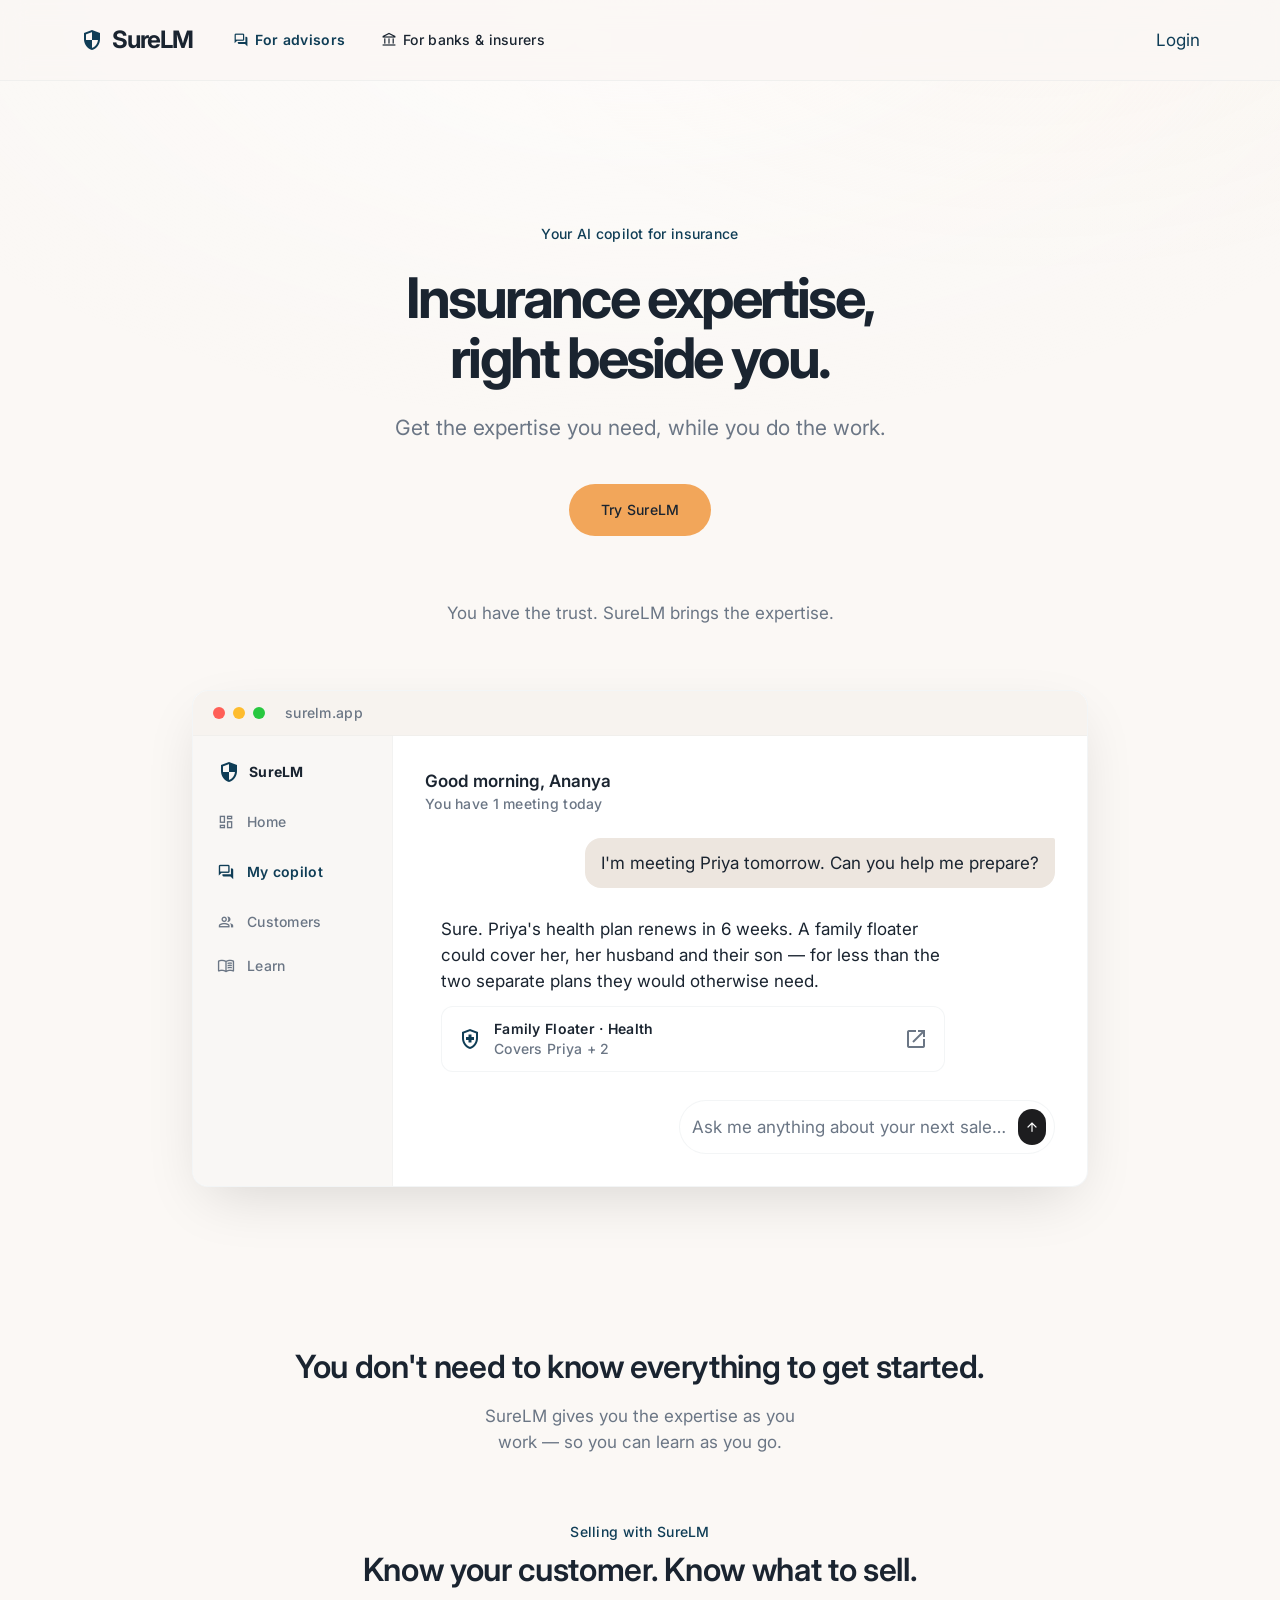
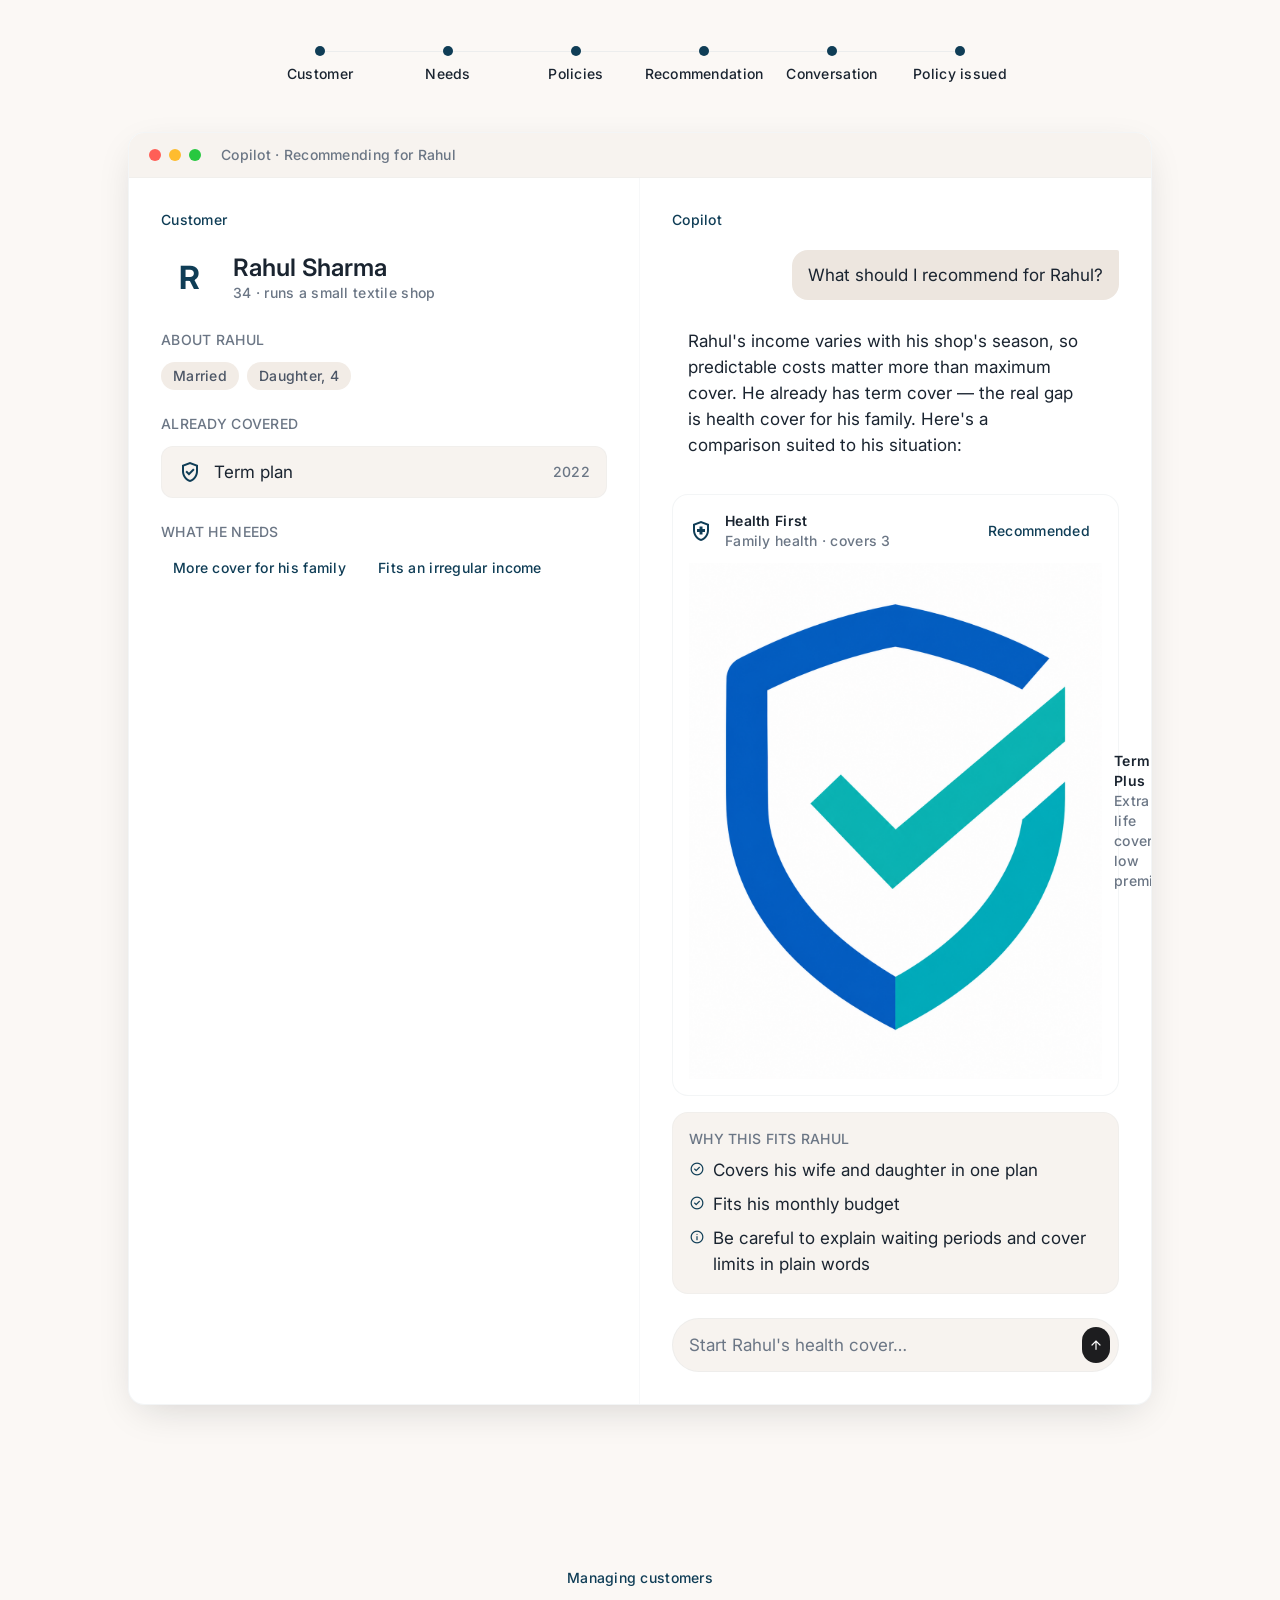
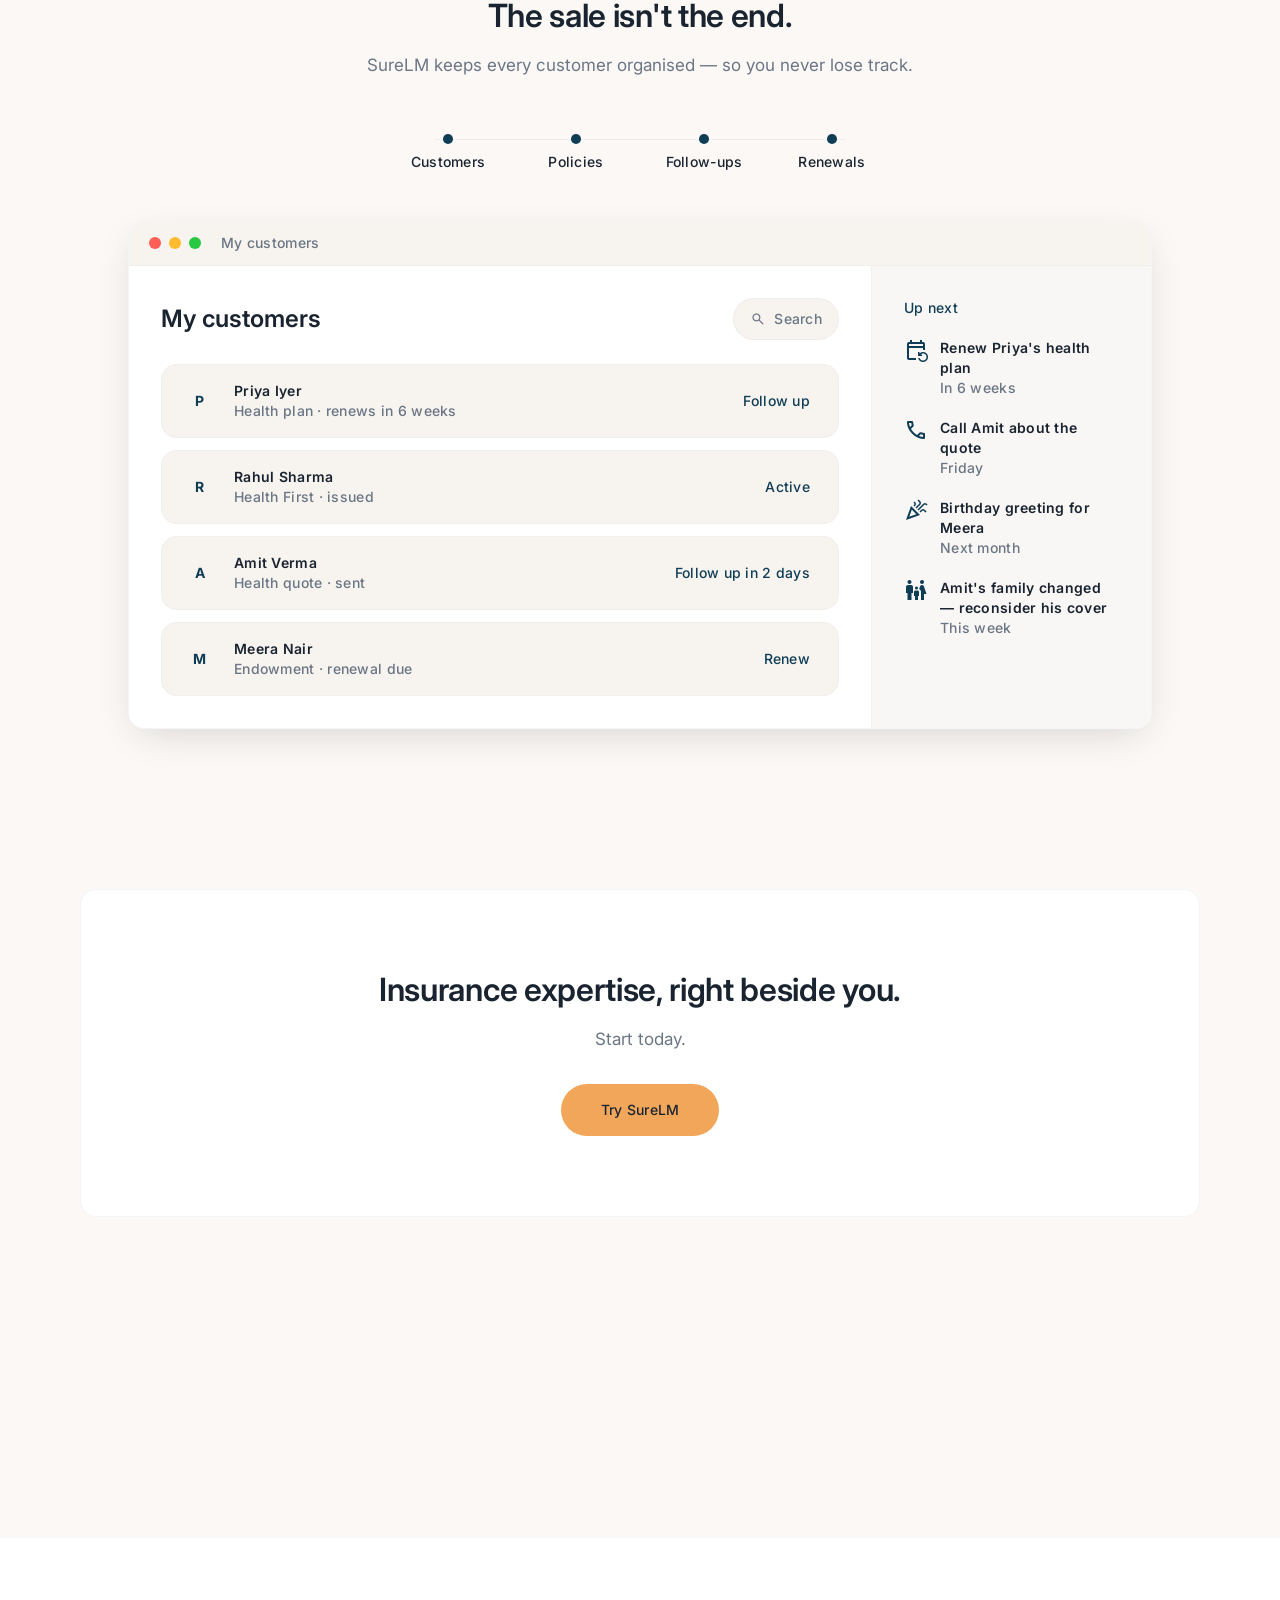
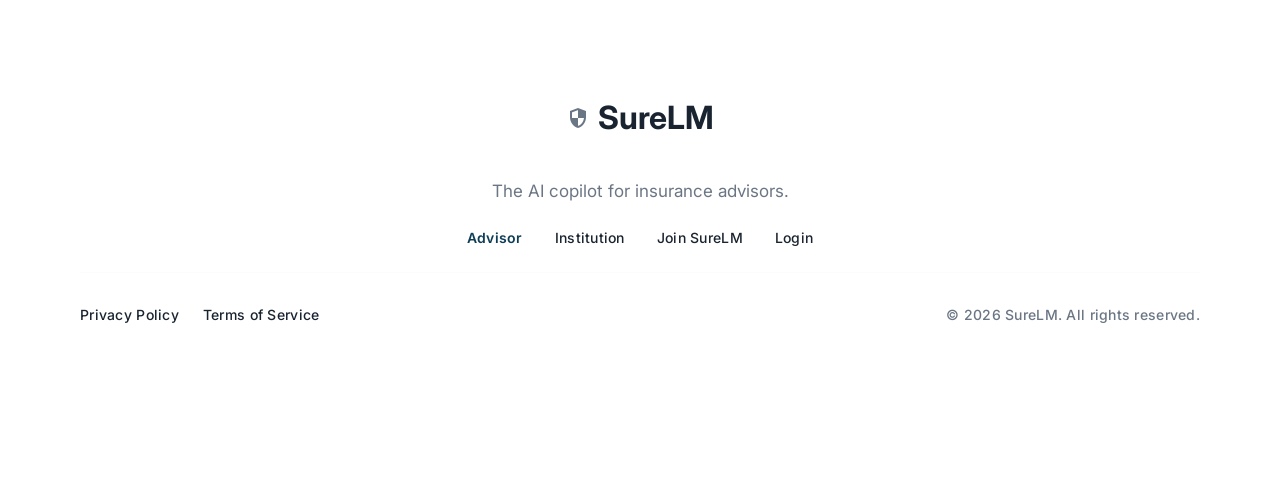
==== commit bee42d65: "Replace favicon with brand logo (PNG) and update shield icon to logo image" ====
--- a/advisor.html
+++ b/advisor.html
@@ -6,7 +6,7 @@
 <title>SureLM for advisors | AI copilot for insurance</title>
 <meta name="description" content="SureLM is the AI copilot for insurance advisors. Get expertise as you work — sell and manage insurance with support right beside you."/>
 <link rel="canonical" href="https://surelm.com/advisor.html"/>
-<link rel="icon" href="favicon.svg" type="image/svg+xml"/>
+<link rel="icon" href="logo.png" type="image/png"/>
 <link rel="preconnect" href="https://fonts.googleapis.com"/>
 <link rel="preconnect" href="https://fonts.gstatic.com" crossorigin/>
 <link href="https://fonts.googleapis.com/css2?family=Material+Symbols+Outlined:wght,FILL@100..700,0..1&amp;display=swap" rel="stylesheet"/>
@@ -217,7 +217,7 @@
 <span class="font-label-md text-label-md bg-primary-fixed text-primary rounded-full px-3 py-1">Recommended</span>
 </div>
 <div class="flex items-center justify-between gap-3">
-<span class="material-symbols-outlined text-primary" data-icon="shield" aria-hidden="true" focusable="false">shield</span>
+<img src="logo.png" alt="SureLM logo" class="w-6 h-6" />
 <div>
 <p class="font-label-md text-label-md font-semibold text-on-surface">Term Plus</p>
 <p class="font-label-md text-label-md text-secondary">Extra life cover · low premium</p>
